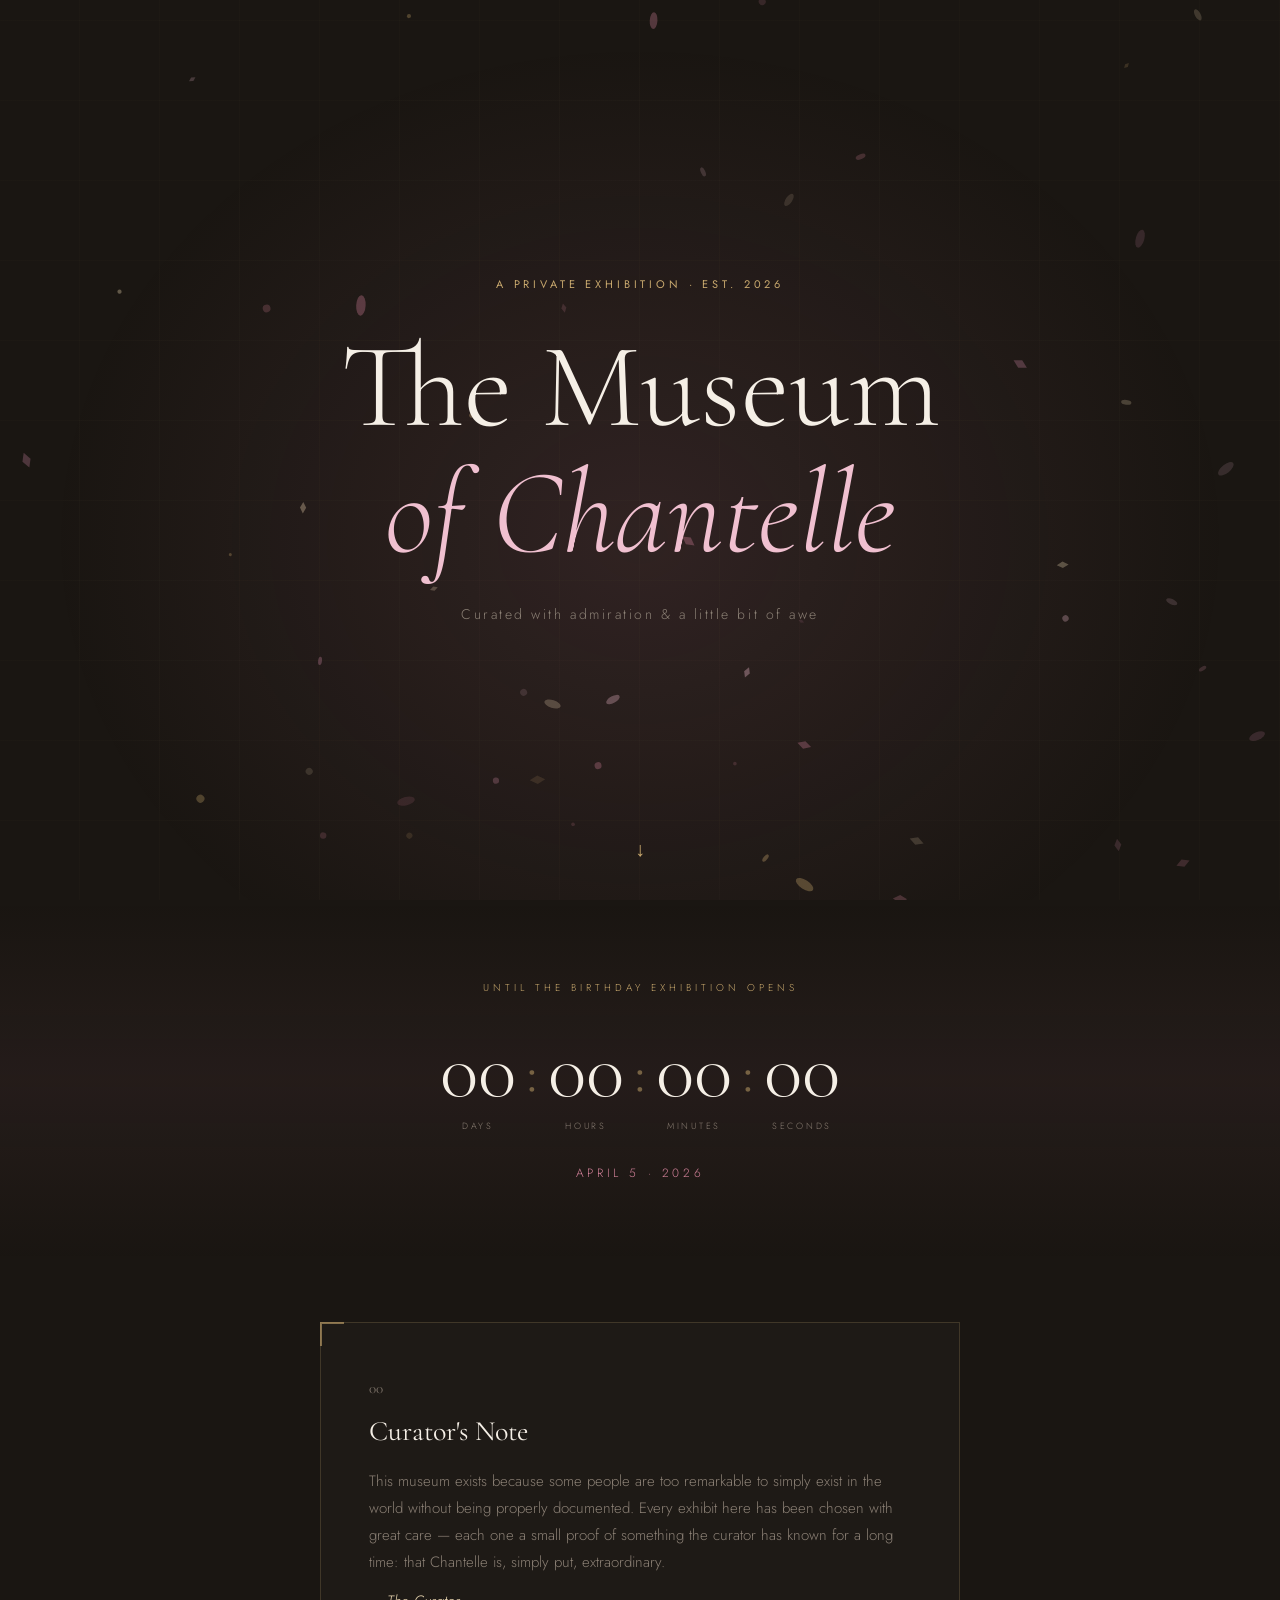
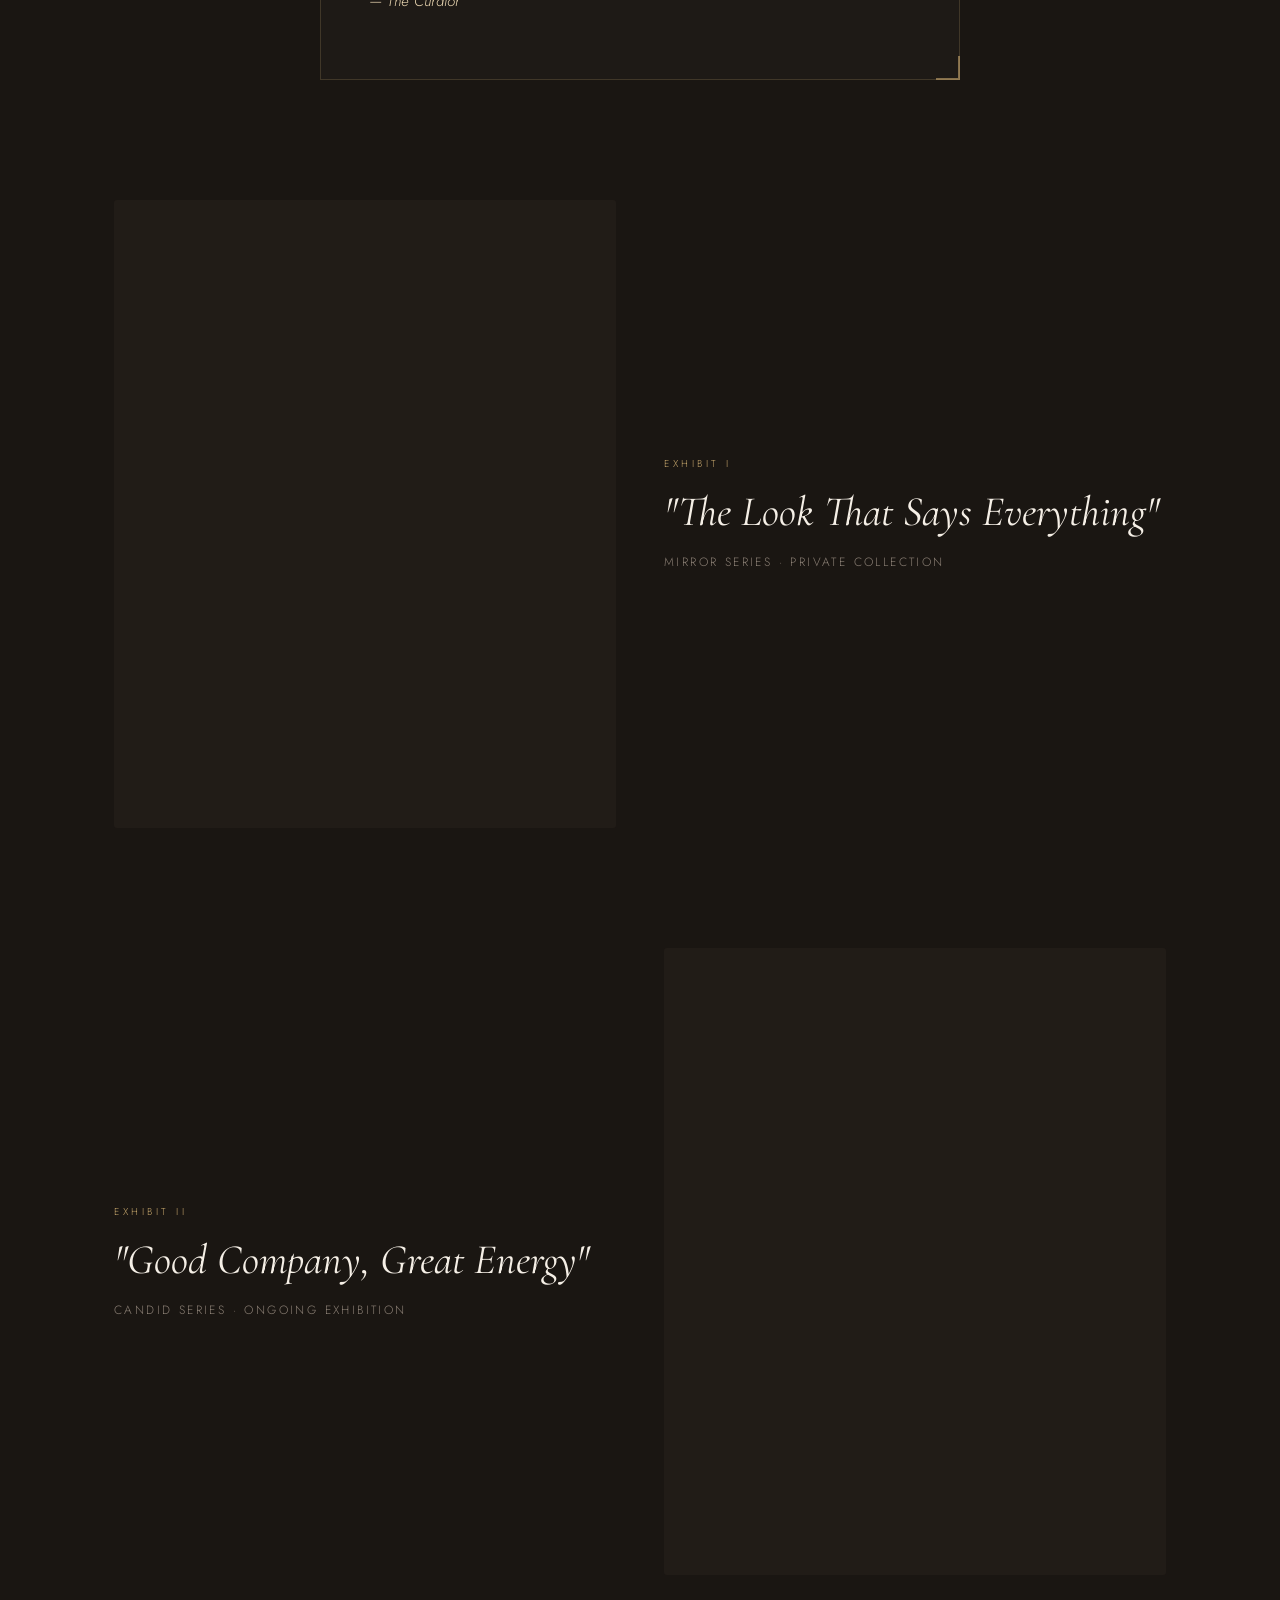
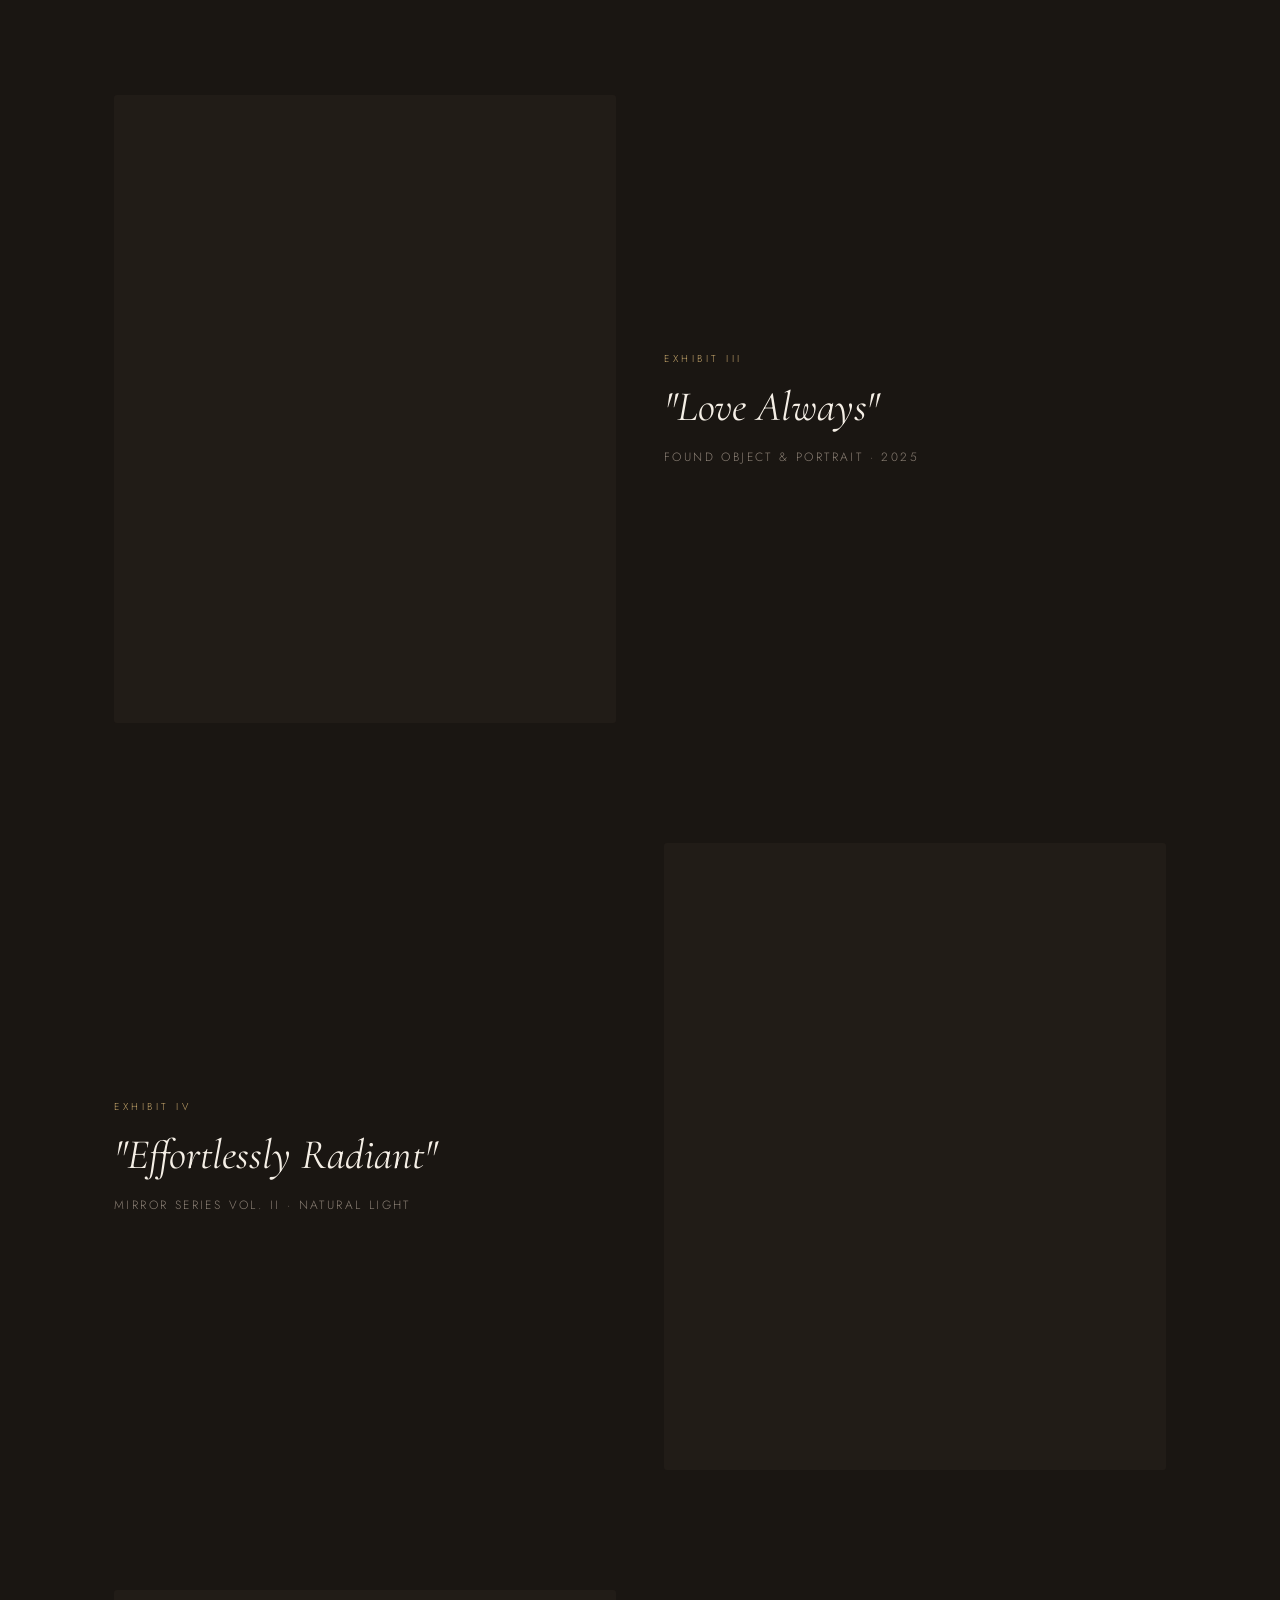
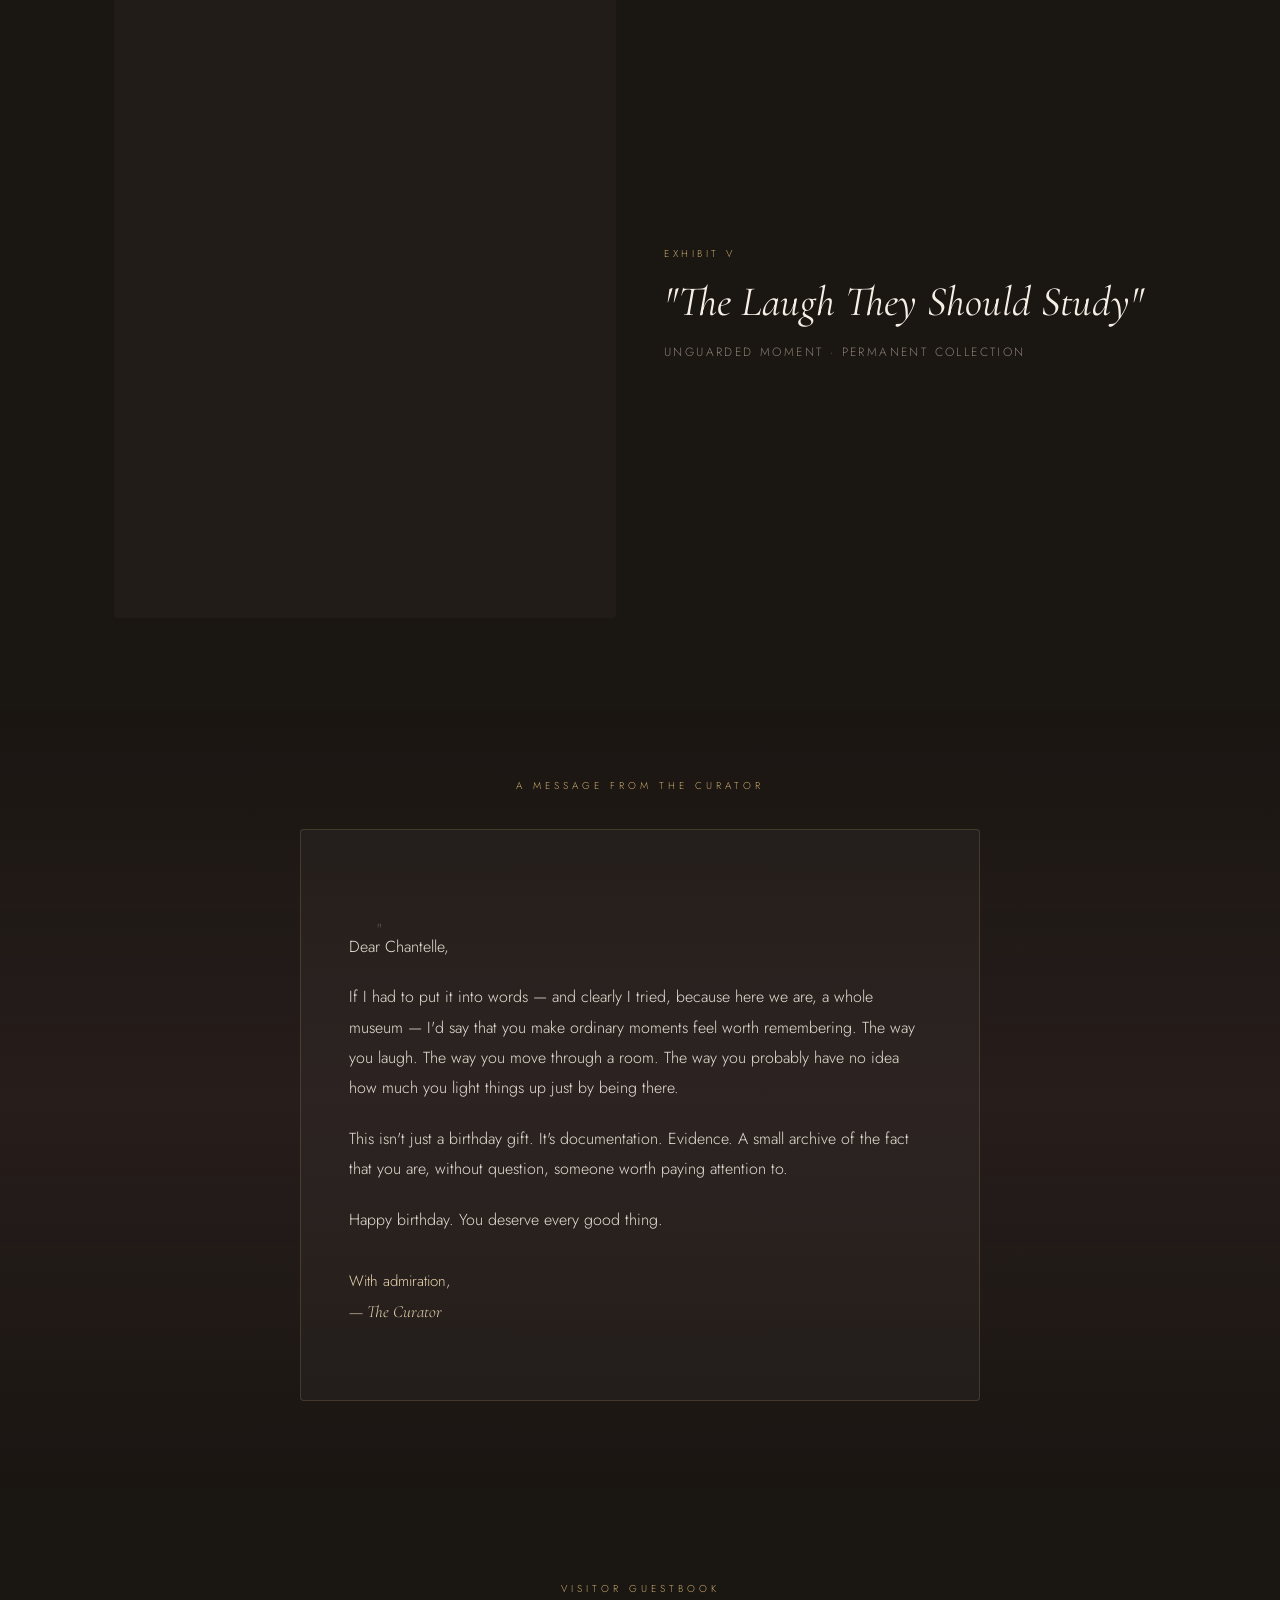
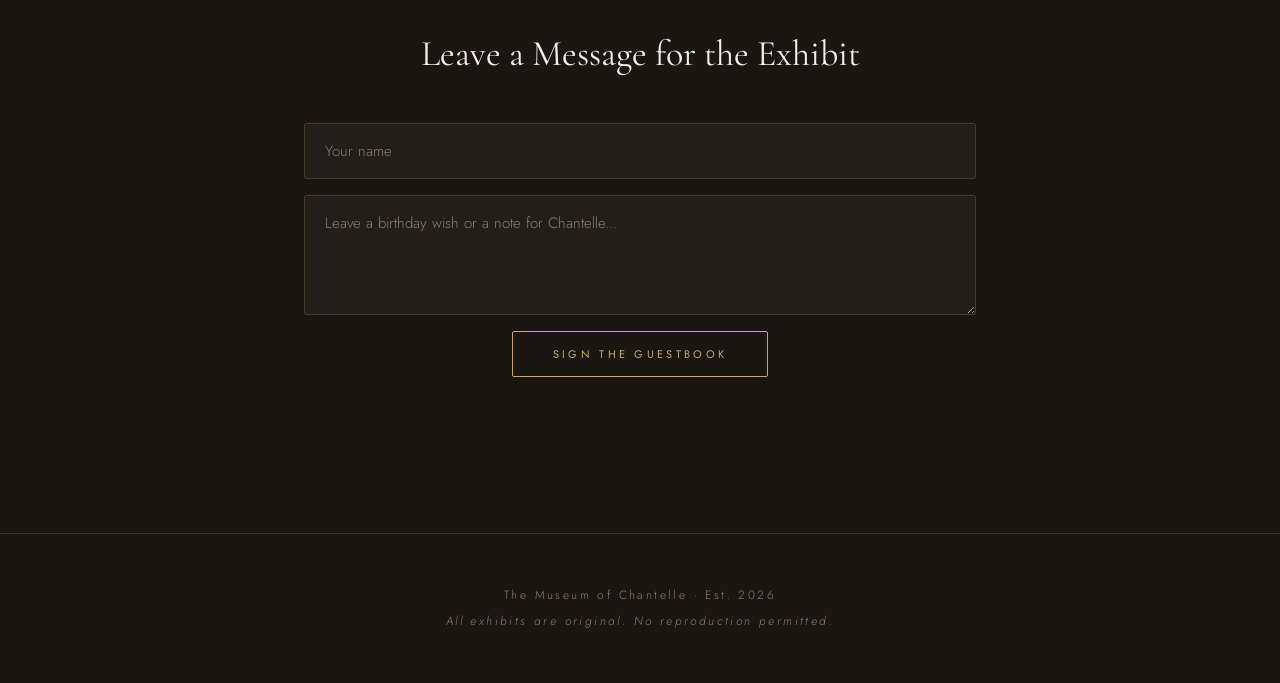
==== index.html @ 825fef36 "forgot to link the css file" ====
<!DOCTYPE html>
<html lang="en">
<head>
  <meta charset="UTF-8">
  <meta name="viewport" content="width=device-width, initial-scale=1.0">
  <title>The Museum of Chantelle</title>
  <link rel="preconnect" href="https://fonts.googleapis.com">
  <link href="https://fonts.googleapis.com/css2?family=Cormorant+Garamond:ital,wght@0,300;0,400;0,600;1,300;1,400&family=Jost:wght@200;300;400&display=swap" rel="stylesheet">
  <link rel="stylesheet" href="styles.css">
</head>
<body>

  <!-- Floating petals canvas -->
  <canvas id="petals"></canvas>

  <!-- ── HERO ── -->
  <header class="hero">
    <p class="hero-eyebrow">A Private Exhibition · Est. 2026</p>
    <h1 class="hero-title">The Museum<br><em>of Chantelle</em></h1>
    <p class="hero-sub">Curated with admiration &amp; a little bit of awe</p>
    <div class="scroll-hint">↓</div>
  </header>

  <!-- ── COUNTDOWN ── -->
  <section class="countdown-section">
    <p class="section-label">Until the Birthday Exhibition Opens</p>
    <div class="countdown-grid">
      <div class="cd-block"><span id="cd-days">--</span><small>Days</small></div>
      <div class="cd-sep">:</div>
      <div class="cd-block"><span id="cd-hours">--</span><small>Hours</small></div>
      <div class="cd-sep">:</div>
      <div class="cd-block"><span id="cd-mins">--</span><small>Minutes</small></div>
      <div class="cd-sep">:</div>
      <div class="cd-block"><span id="cd-secs">--</span><small>Seconds</small></div>
    </div>
    <p class="birthday-date">April 5 · 2026</p>
  </section>

  <!-- ── INTRO PLACARD ── -->
  <section class="placard-section">
    <div class="placard">
      <p class="placard-number">00</p>
      <h2>Curator's Note</h2>
      <p>This museum exists because some people are too remarkable to simply exist in the world without being properly documented. Every exhibit here has been chosen with great care — each one a small proof of something the curator has known for a long time: that Chantelle is, simply put, extraordinary.</p>
      <p><em>— The Curator</em></p>
    </div>
  </section>

  <!-- ── GALLERY ── -->
  <main class="gallery">

    <article class="exhibit" data-num="I">
      <div class="exhibit-img-wrap">
        <img src="images/besy_mirror_pic.jpeg" alt="Exhibit I" onerror="this.parentElement.classList.add('no-img')">
        <div class="img-placeholder"><span>I</span></div>
      </div>
      <div class="exhibit-caption">
        <span class="exhibit-num">Exhibit I</span>
        <h3>"The Look That Says Everything"</h3>
        <p>Mirror Series · Private Collection</p>
      </div>
    </article>

    <article class="exhibit exhibit-right" data-num="II">
      <div class="exhibit-img-wrap">
        <img src="images/collage.jpeg" alt="Exhibit II" onerror="this.parentElement.classList.add('no-img')">
        <div class="img-placeholder"><span>II</span></div>
      </div>
      <div class="exhibit-caption">
        <span class="exhibit-num">Exhibit II</span>
        <h3>"Good Company, Great Energy"</h3>
        <p>Candid Series · Ongoing Exhibition</p>
      </div>
    </article>

    <article class="exhibit" data-num="III">
      <div class="exhibit-img-wrap">
        <img src="images/LA_W____E_C.jpeg" alt="Exhibit III" onerror="this.parentElement.classList.add('no-img')">
        <div class="img-placeholder"><span>III</span></div>
      </div>
      <div class="exhibit-caption">
        <span class="exhibit-num">Exhibit III</span>
        <h3>"Love Always"</h3>
        <p>Found Object &amp; Portrait · 2025</p>
      </div>
    </article>

    <article class="exhibit exhibit-right" data-num="IV">
      <div class="exhibit-img-wrap">
        <img src="images/Mirror_pic.jpeg" alt="Exhibit IV" onerror="this.parentElement.classList.add('no-img')">
        <div class="img-placeholder"><span>IV</span></div>
      </div>
      <div class="exhibit-caption">
        <span class="exhibit-num">Exhibit IV</span>
        <h3>"Effortlessly Radiant"</h3>
        <p>Mirror Series Vol. II · Natural Light</p>
      </div>
    </article>

    <article class="exhibit" data-num="V">
      <div class="exhibit-img-wrap">
        <img src="images/SILLY.jpeg" alt="Exhibit V" onerror="this.parentElement.classList.add('no-img')">
        <div class="img-placeholder"><span>V</span></div>
      </div>
      <div class="exhibit-caption">
        <span class="exhibit-num">Exhibit V</span>
        <h3>"The Laugh They Should Study"</h3>
        <p>Unguarded Moment · Permanent Collection</p>
      </div>
    </article>

    

    

  </main>

  <!-- ── LOVE NOTE ── -->
  <section class="note-section">
    <div class="note-inner">
      <p class="section-label">A Message From The Curator</p>
      <div class="note-card">
        <p class="note-drop">"</p>
        <!-- ✏️  REPLACE THIS with your personal message to Chantelle -->
        <p>Dear Chantelle,</p>
        <p>If I had to put it into words — and clearly I tried, because here we are, a whole museum — I'd say that you make ordinary moments feel worth remembering. The way you laugh. The way you move through a room. The way you probably have no idea how much you light things up just by being there.</p>
        <p>This isn't just a birthday gift. It's documentation. Evidence. A small archive of the fact that you are, without question, someone worth paying attention to.</p>
        <p>Happy birthday. You deserve every good thing.</p>
        <p class="note-sign">With admiration,<br><em>— The Curator</em></p>
      </div>
    </div>
  </section>

  <!-- ── GUESTBOOK ── -->
  <section class="guestbook-section">
    <p class="section-label">Visitor Guestbook</p>
    <h2 class="guestbook-title">Leave a Message for the Exhibit</h2>
    <div class="guestbook-form">
      <input type="text" id="gb-name" placeholder="Your name" maxlength="40">
      <textarea id="gb-msg" placeholder="Leave a birthday wish or a note for Chantelle..." maxlength="300"></textarea>
      <button id="gb-submit">Sign the Guestbook</button>
    </div>
    <div class="guestbook-entries" id="gb-entries"></div>
  </section>

  <!-- ── FOOTER ── -->
  <footer class="site-footer">
    <p>The Museum of Chantelle · Est. 2026</p>
    <p><em>All exhibits are original. No reproduction permitted.</em></p>
  </footer>

  <script src="scripts.js"></script>
</body>
</html>
---- styles.css ----
/* ─── RESET & BASE ─────────────────────────────── */
*, *::before, *::after { box-sizing: border-box; margin: 0; padding: 0; }

:root {
  --bg:        #1a1612;
  --bg2:       #211c17;
  --gold:      #c9a96e;
  --gold-lt:   #e8d5b0;
  --rose:      #d4829a;
  --rose-lt:   #f0c0d0;
  --cream:     #f5efe6;
  --text:      #e8e0d5;
  --muted:     #8a7f74;
  --border:    rgba(201,169,110,0.2);
}

html { scroll-behavior: smooth; }

body {
  background: var(--bg);
  color: var(--text);
  font-family: 'Jost', sans-serif;
  font-weight: 300;
  overflow-x: hidden;
}

/* ─── PETAL CANVAS ──────────────────────────────── */
#petals {
  position: fixed;
  top: 0; left: 0;
  width: 100%; height: 100%;
  pointer-events: none;
  z-index: 0;
  opacity: 0.45;
}

/* ─── HERO ──────────────────────────────────────── */
.hero {
  position: relative;
  z-index: 1;
  min-height: 100vh;
  display: flex;
  flex-direction: column;
  align-items: center;
  justify-content: center;
  text-align: center;
  padding: 40px 20px;
  background: radial-gradient(ellipse at 50% 60%, rgba(212,130,154,0.12) 0%, transparent 65%);
}

.hero::before {
  content: '';
  position: absolute;
  inset: 0;
  background:
    repeating-linear-gradient(0deg, transparent, transparent 79px, rgba(201,169,110,0.04) 80px),
    repeating-linear-gradient(90deg, transparent, transparent 79px, rgba(201,169,110,0.04) 80px);
  pointer-events: none;
}

.hero-eyebrow {
  font-family: 'Jost', sans-serif;
  font-size: 11px;
  font-weight: 400;
  letter-spacing: 0.35em;
  text-transform: uppercase;
  color: var(--gold);
  margin-bottom: 32px;
  opacity: 0;
  animation: fadeUp 1s 0.3s forwards;
}

.hero-title {
  font-family: 'Cormorant Garamond', serif;
  font-size: clamp(56px, 10vw, 120px);
  font-weight: 300;
  line-height: 1.05;
  color: var(--cream);
  margin-bottom: 28px;
  opacity: 0;
  animation: fadeUp 1.1s 0.6s forwards;
}

.hero-title em {
  font-style: italic;
  color: var(--rose-lt);
}

.hero-sub {
  font-size: 14px;
  letter-spacing: 0.18em;
  color: var(--muted);
  opacity: 0;
  animation: fadeUp 1s 0.9s forwards;
}

.scroll-hint {
  position: absolute;
  bottom: 36px;
  font-size: 20px;
  color: var(--gold);
  opacity: 0;
  animation: fadeUp 1s 1.5s forwards, bounce 2s 2.5s infinite;
}

/* ─── COUNTDOWN ─────────────────────────────────── */
.countdown-section {
  position: relative;
  z-index: 1;
  text-align: center;
  padding: 80px 20px;
  background: linear-gradient(180deg, transparent, rgba(212,130,154,0.06), transparent);
}

.section-label {
  font-size: 10px;
  letter-spacing: 0.4em;
  text-transform: uppercase;
  color: var(--gold);
  margin-bottom: 36px;
}

.countdown-grid {
  display: flex;
  justify-content: center;
  align-items: center;
  gap: 8px;
  flex-wrap: wrap;
}

.cd-block {
  display: flex;
  flex-direction: column;
  align-items: center;
  gap: 8px;
  min-width: 80px;
}

.cd-block span {
  font-family: 'Cormorant Garamond', serif;
  font-size: clamp(48px, 8vw, 80px);
  font-weight: 300;
  color: var(--cream);
  line-height: 1;
  transition: transform 0.15s ease;
}

.cd-block span.tick {
  transform: scale(1.08);
}

.cd-block small {
  font-size: 9px;
  letter-spacing: 0.3em;
  text-transform: uppercase;
  color: var(--muted);
}

.cd-sep {
  font-family: 'Cormorant Garamond', serif;
  font-size: 60px;
  color: var(--gold);
  opacity: 0.5;
  line-height: 1;
  padding-bottom: 20px;
}

.birthday-date {
  margin-top: 32px;
  font-size: 12px;
  letter-spacing: 0.3em;
  color: var(--rose);
  text-transform: uppercase;
}

/* ─── PLACARD / CURATOR NOTE ────────────────────── */
.placard-section {
  position: relative;
  z-index: 1;
  display: flex;
  justify-content: center;
  padding: 60px 24px 80px;
}

.placard {
  max-width: 640px;
  border: 1px solid var(--border);
  padding: 52px 48px;
  background: rgba(255,255,255,0.02);
  position: relative;
}

.placard::before, .placard::after {
  content: '';
  position: absolute;
  width: 24px; height: 24px;
  border-color: var(--gold);
  border-style: solid;
  opacity: 0.6;
}
.placard::before { top: -1px; left: -1px; border-width: 2px 0 0 2px; }
.placard::after  { bottom: -1px; right: -1px; border-width: 0 2px 2px 0; }

.placard-number {
  font-family: 'Cormorant Garamond', serif;
  font-size: 72px;
  font-weight: 300;
  color: var(--border);
  line-height: 1;
  margin-bottom: 16px;
}

.placard h2 {
  font-family: 'Cormorant Garamond', serif;
  font-size: 28px;
  font-weight: 400;
  color: var(--cream);
  margin-bottom: 20px;
}

.placard p {
  line-height: 1.8;
  color: var(--muted);
  margin-bottom: 12px;
  font-size: 15px;
}

.placard em { color: var(--gold-lt); }

/* ─── GALLERY ───────────────────────────────────── */
.gallery {
  position: relative;
  z-index: 1;
  max-width: 1100px;
  margin: 0 auto;
  padding: 40px 24px 80px;
  display: flex;
  flex-direction: column;
  gap: 120px;
}

.exhibit {
  display: grid;
  grid-template-columns: 1fr 1fr;
  gap: 48px;
  align-items: center;
  opacity: 0;
  transform: translateY(40px);
  transition: opacity 0.9s ease, transform 0.9s ease;
}

.exhibit.visible {
  opacity: 1;
  transform: translateY(0);
}

.exhibit-right {
  direction: rtl;
}
.exhibit-right > * { direction: ltr; }

/* image wrapper */
.exhibit-img-wrap {
  position: relative;
  overflow: hidden;
  border-radius: 3px;
  aspect-ratio: 4/5;
  background: var(--bg2);
}

.exhibit-img-wrap img {
  width: 100%;
  height: 100%;
  object-fit: cover;
  display: block;
  transition: transform 0.7s ease;
  position: relative;
  z-index: 1;
}

.exhibit-img-wrap:hover img {
  transform: scale(1.04);
}

/* placeholder shown when image missing */
.img-placeholder {
  position: absolute;
  inset: 0;
  display: flex;
  align-items: center;
  justify-content: center;
  background: linear-gradient(135deg, #2a2018, #1e1812);
  z-index: 0;
}

.img-placeholder span {
  font-family: 'Cormorant Garamond', serif;
  font-size: 80px;
  font-weight: 300;
  color: rgba(201,169,110,0.15);
}

/* hide placeholder when img loads */
.exhibit-img-wrap img:not([src=""]) + .img-placeholder { display: none; }
.exhibit-img-wrap.no-img img { display: none; }
.exhibit-img-wrap.no-img .img-placeholder { display: flex; }

/* gold frame line */
.exhibit-img-wrap::after {
  content: '';
  position: absolute;
  inset: 10px;
  border: 1px solid rgba(201,169,110,0.18);
  border-radius: 2px;
  pointer-events: none;
  z-index: 2;
  opacity: 0;
  transition: opacity 0.4s;
}
.exhibit:hover .exhibit-img-wrap::after { opacity: 1; }

/* caption */
.exhibit-caption {
  padding: 12px 0;
}

.exhibit-num {
  display: block;
  font-size: 10px;
  letter-spacing: 0.35em;
  text-transform: uppercase;
  color: var(--gold);
  margin-bottom: 16px;
}

.exhibit-caption h3 {
  font-family: 'Cormorant Garamond', serif;
  font-size: clamp(28px, 3.5vw, 42px);
  font-weight: 400;
  font-style: italic;
  color: var(--cream);
  line-height: 1.2;
  margin-bottom: 16px;
}

.exhibit-caption p {
  font-size: 12px;
  letter-spacing: 0.2em;
  color: var(--muted);
  text-transform: uppercase;
}

/* ─── LOVE NOTE ──────────────────────────────────── */
.note-section {
  position: relative;
  z-index: 1;
  padding: 80px 24px 100px;
  background: linear-gradient(180deg, transparent, rgba(212,130,154,0.07), transparent);
}

.note-inner {
  max-width: 680px;
  margin: 0 auto;
  text-align: center;
}

.note-card {
  background: rgba(255,255,255,0.03);
  border: 1px solid var(--border);
  border-radius: 4px;
  padding: 52px 48px;
  text-align: left;
  position: relative;
  margin-top: 32px;
}

.note-drop {
  font-family: 'Cormorant Garamond', serif;
  font-size: 120px;
  line-height: 0.6;
  color: var(--rose);
  opacity: 0.3;
  position: absolute;
  top: 32px;
  left: 28px;
  pointer-events: none;
}

.note-card p {
  font-size: 16px;
  line-height: 1.9;
  color: var(--text);
  margin-bottom: 20px;
  position: relative;
  z-index: 1;
}

.note-sign {
  color: var(--gold-lt) !important;
  margin-top: 32px !important;
  font-size: 15px !important;
}

.note-sign em { font-family: 'Cormorant Garamond', serif; font-size: 17px; }

/* ─── GUESTBOOK ──────────────────────────────────── */
.guestbook-section {
  position: relative;
  z-index: 1;
  padding: 80px 24px 100px;
  max-width: 720px;
  margin: 0 auto;
  text-align: center;
}

.guestbook-title {
  font-family: 'Cormorant Garamond', serif;
  font-size: 36px;
  font-weight: 400;
  color: var(--cream);
  margin-bottom: 48px;
}

.guestbook-form {
  display: flex;
  flex-direction: column;
  gap: 16px;
  margin-bottom: 56px;
}

.guestbook-form input,
.guestbook-form textarea {
  background: rgba(255,255,255,0.04);
  border: 1px solid var(--border);
  color: var(--text);
  font-family: 'Jost', sans-serif;
  font-weight: 300;
  font-size: 15px;
  padding: 16px 20px;
  border-radius: 3px;
  outline: none;
  transition: border-color 0.3s;
  resize: vertical;
}

.guestbook-form input:focus,
.guestbook-form textarea:focus {
  border-color: rgba(201,169,110,0.55);
}

.guestbook-form textarea { min-height: 120px; }

.guestbook-form input::placeholder,
.guestbook-form textarea::placeholder { color: var(--muted); }

#gb-submit {
  align-self: center;
  background: transparent;
  border: 1px solid var(--gold);
  color: var(--gold);
  font-family: 'Jost', sans-serif;
  font-size: 11px;
  letter-spacing: 0.3em;
  text-transform: uppercase;
  padding: 14px 40px;
  cursor: pointer;
  border-radius: 2px;
  transition: background 0.3s, color 0.3s;
}

#gb-submit:hover {
  background: var(--gold);
  color: var(--bg);
}

/* entries */
.guestbook-entries {
  display: flex;
  flex-direction: column;
  gap: 24px;
}

.gb-entry {
  border: 1px solid var(--border);
  padding: 28px 32px;
  border-radius: 3px;
  text-align: left;
  animation: fadeUp 0.6s forwards;
  background: rgba(255,255,255,0.02);
}

.gb-entry-name {
  font-size: 10px;
  letter-spacing: 0.3em;
  text-transform: uppercase;
  color: var(--rose);
  margin-bottom: 10px;
}

.gb-entry-msg {
  font-size: 15px;
  line-height: 1.7;
  color: var(--text);
}

.gb-entry-date {
  font-size: 10px;
  color: var(--muted);
  margin-top: 12px;
  letter-spacing: 0.15em;
}

/* ─── FOOTER ─────────────────────────────────────── */
.site-footer {
  position: relative;
  z-index: 1;
  text-align: center;
  padding: 48px 20px;
  border-top: 1px solid var(--border);
  font-size: 12px;
  letter-spacing: 0.2em;
  color: var(--muted);
  line-height: 2.2;
}

/* ─── ANIMATIONS ─────────────────────────────────── */
@keyframes fadeUp {
  from { opacity: 0; transform: translateY(20px); }
  to   { opacity: 1; transform: translateY(0); }
}

@keyframes bounce {
  0%, 100% { transform: translateY(0); }
  50%       { transform: translateY(8px); }
}

/* ─── RESPONSIVE ─────────────────────────────────── */
@media (max-width: 680px) {
  .exhibit, .exhibit-right {
    grid-template-columns: 1fr;
    direction: ltr;
    gap: 28px;
  }
  .exhibit-img-wrap { aspect-ratio: 3/2; }
  .placard { padding: 36px 28px; }
  .note-card { padding: 40px 28px; }
}
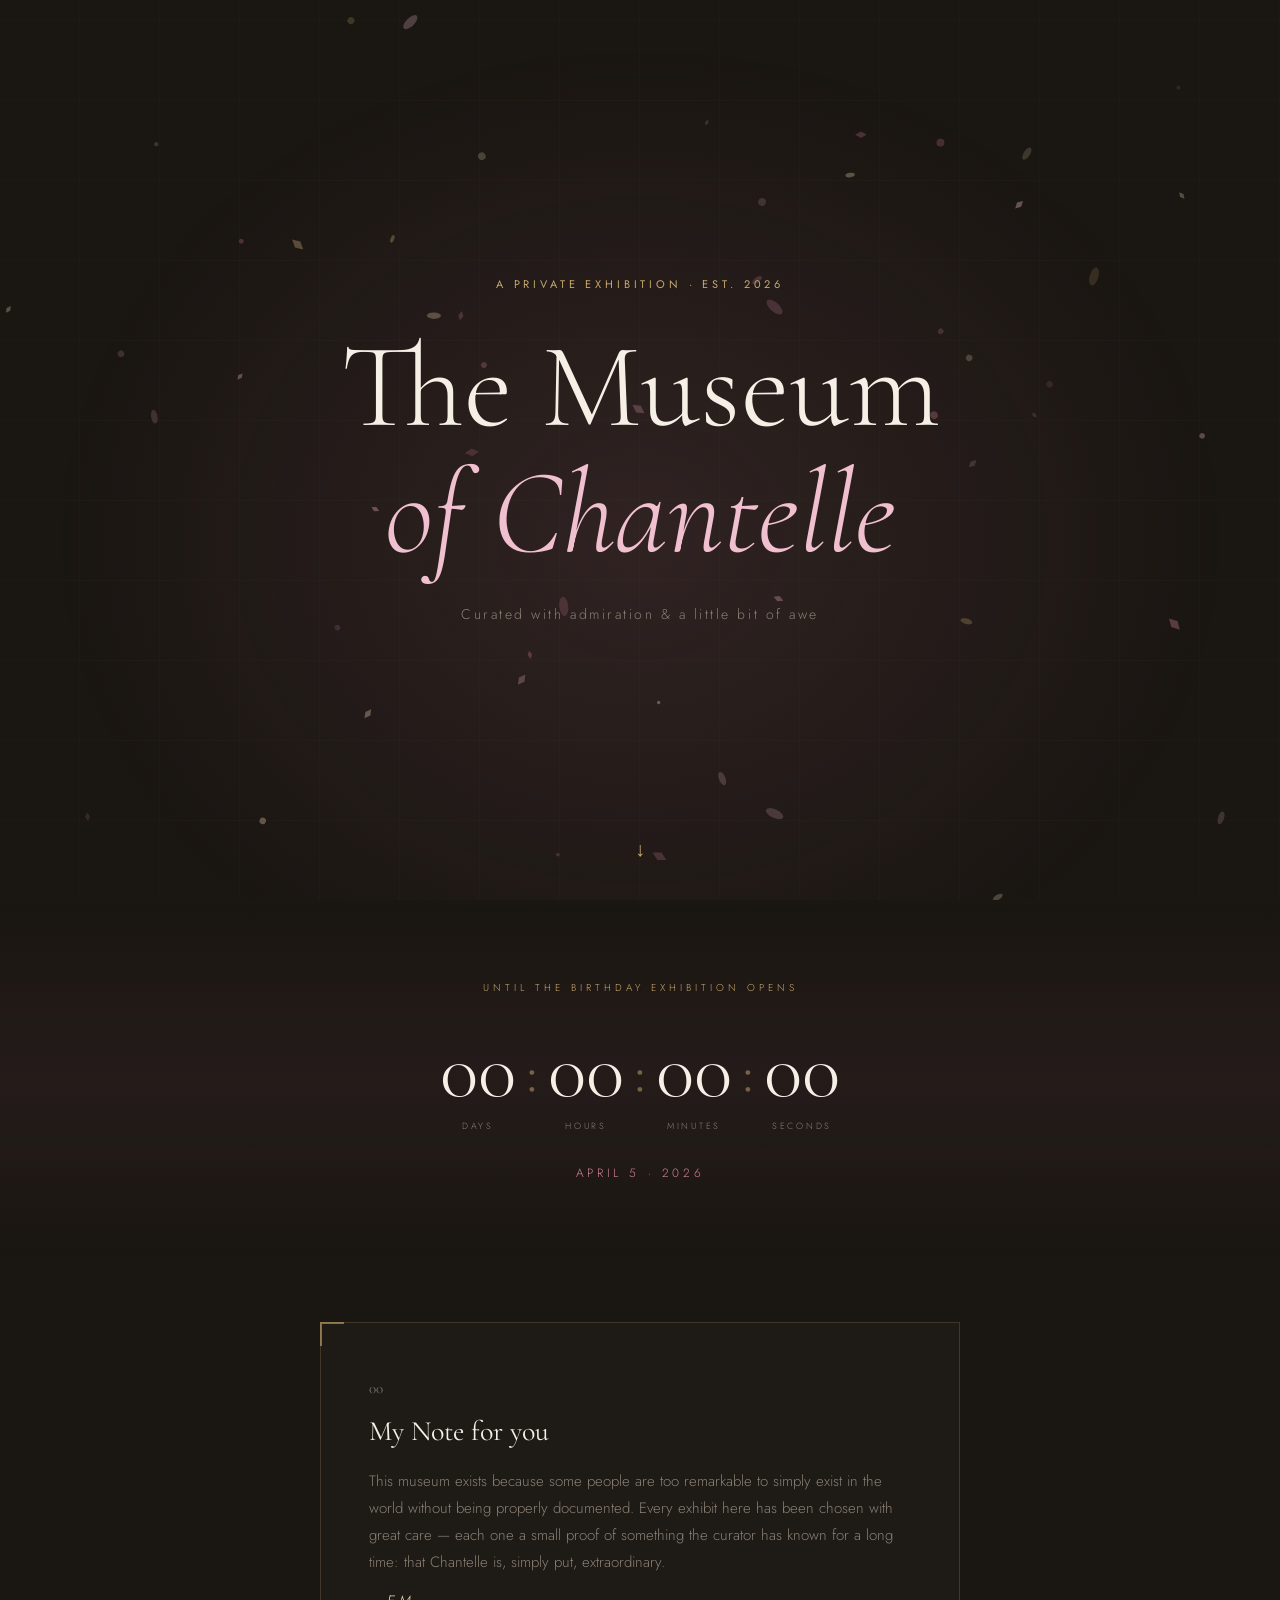
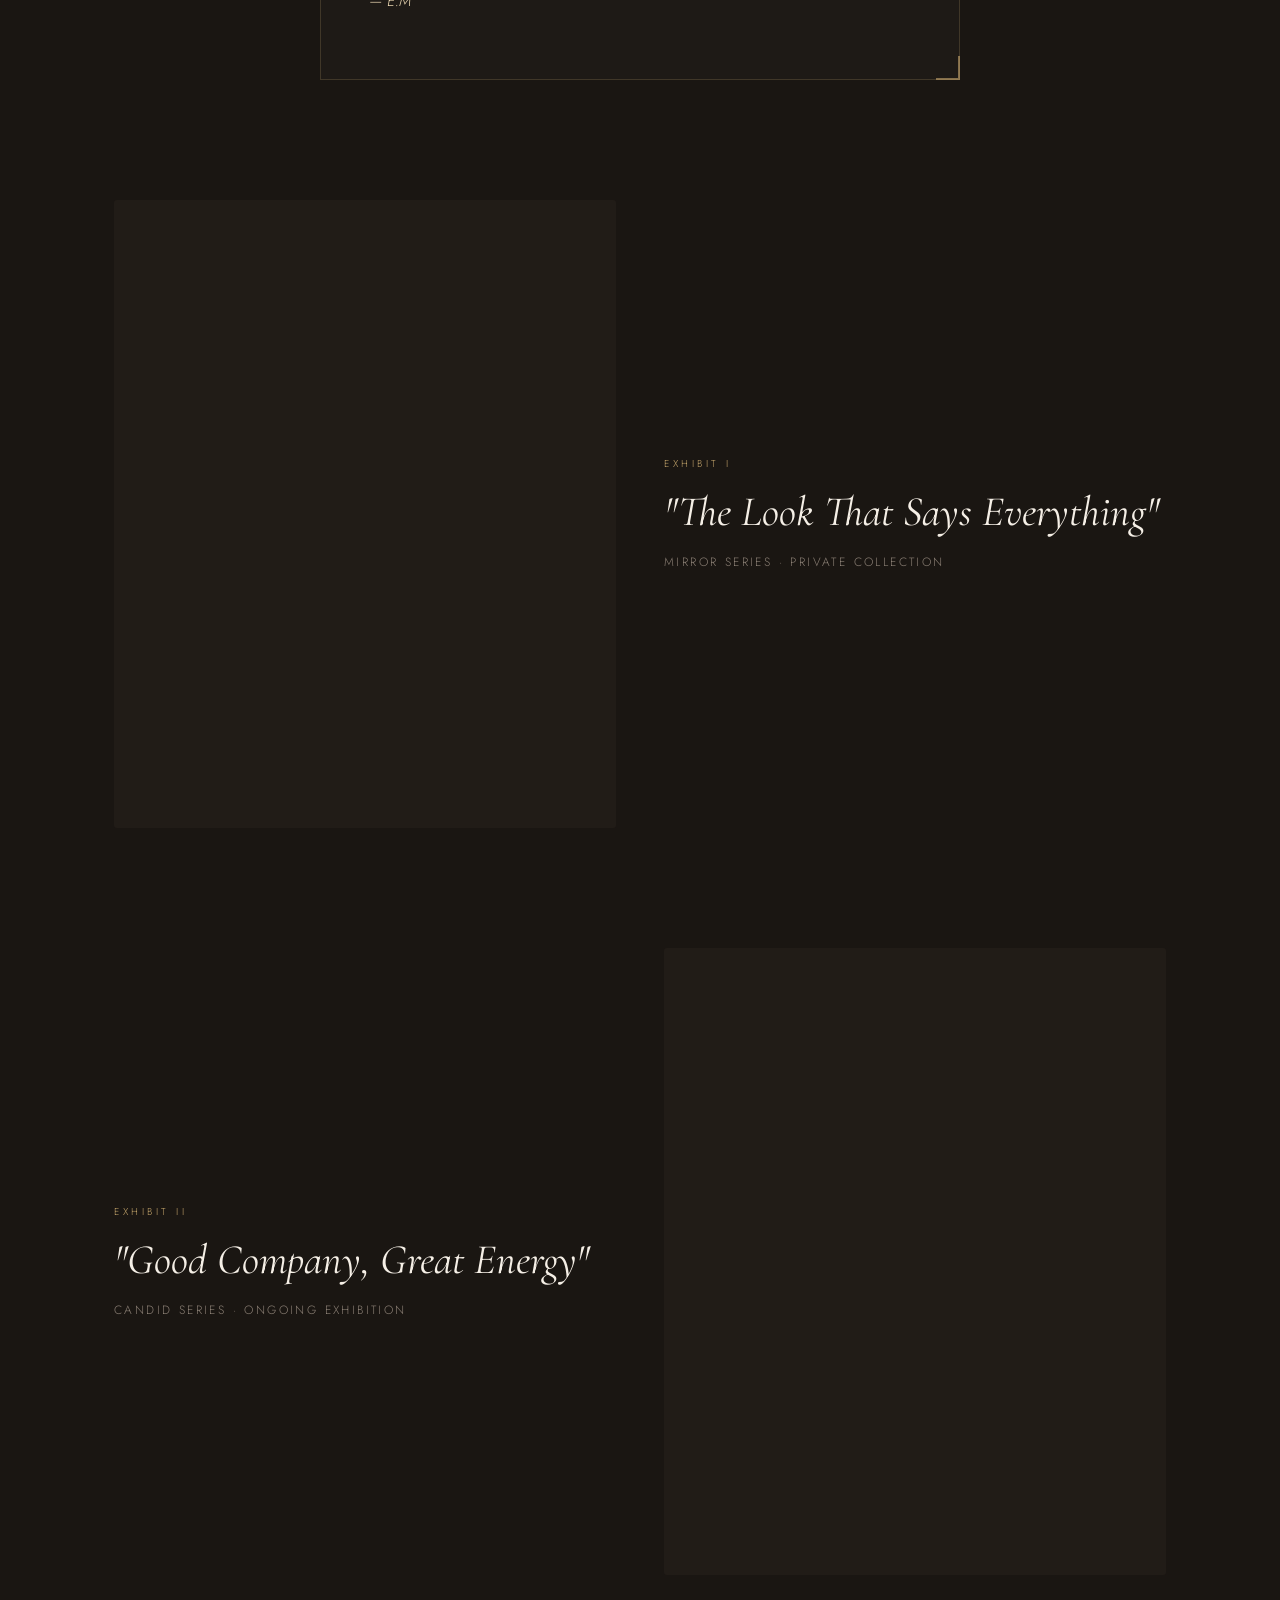
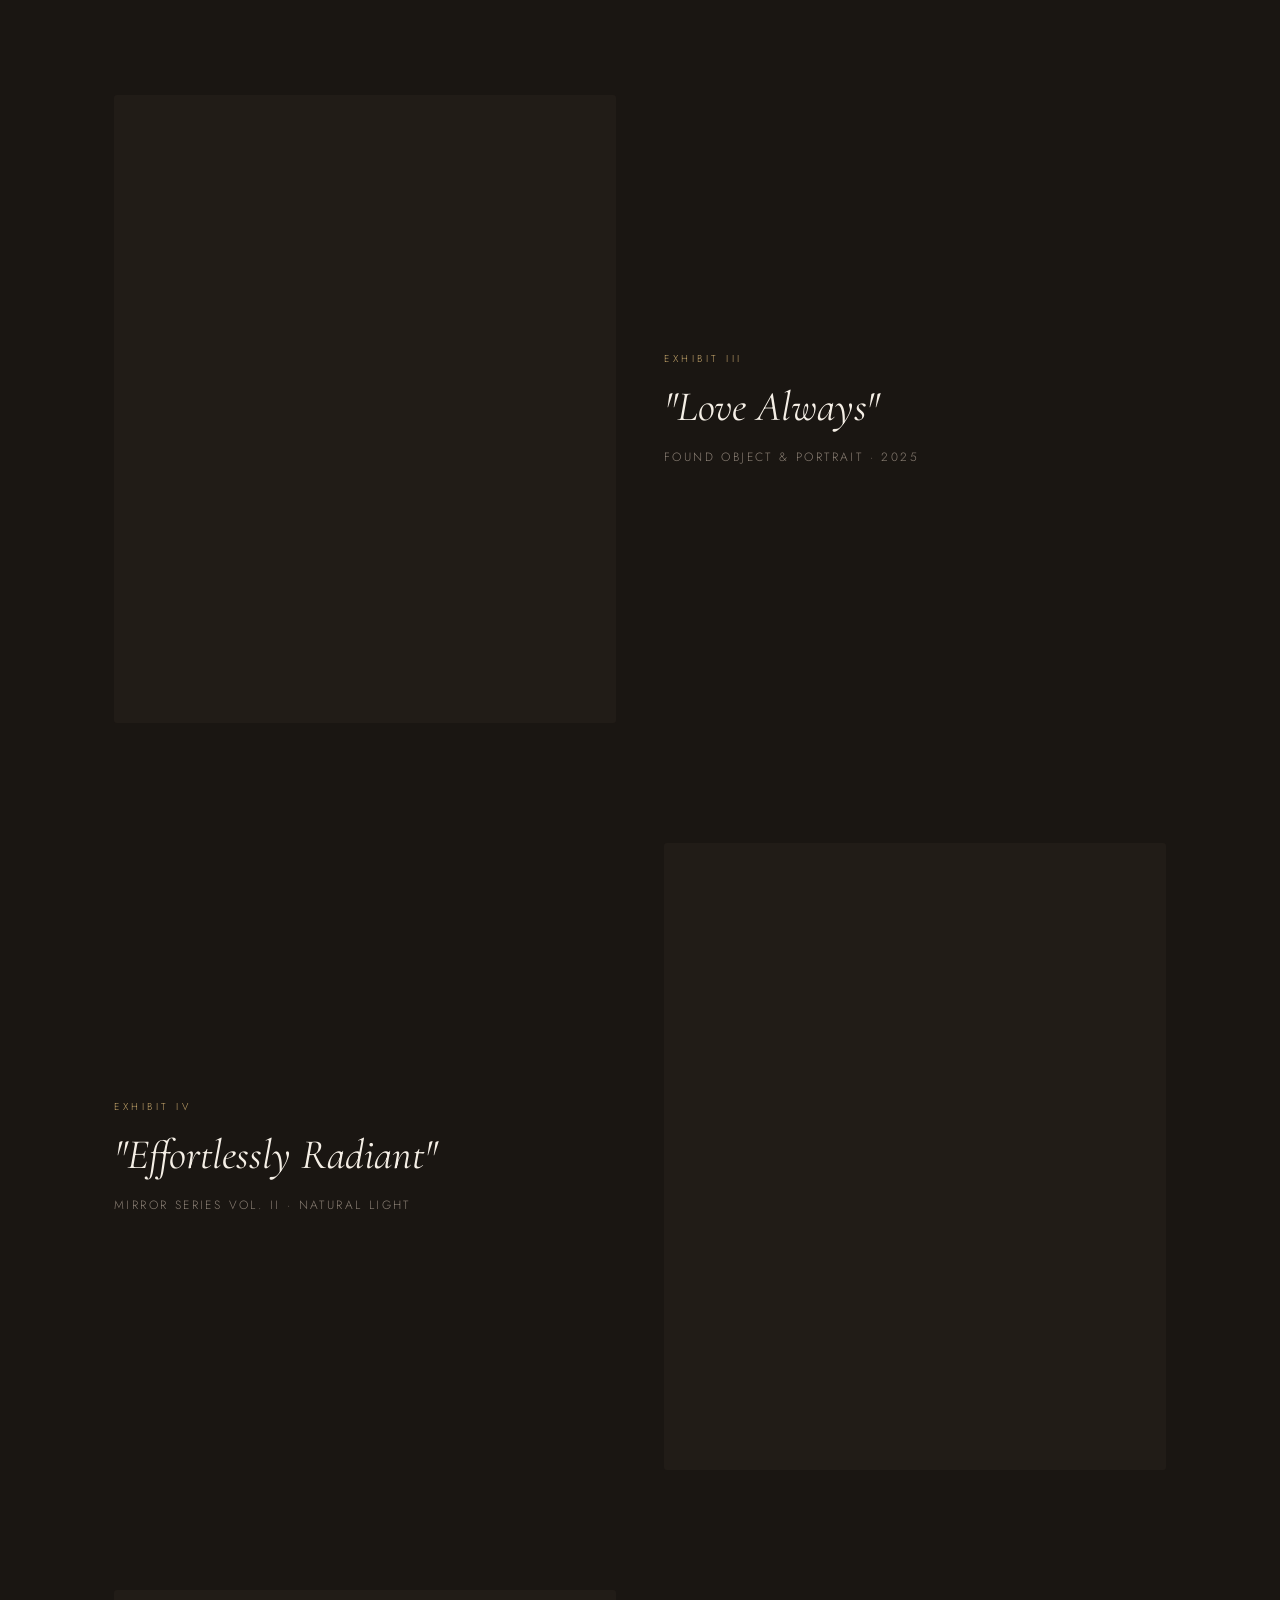
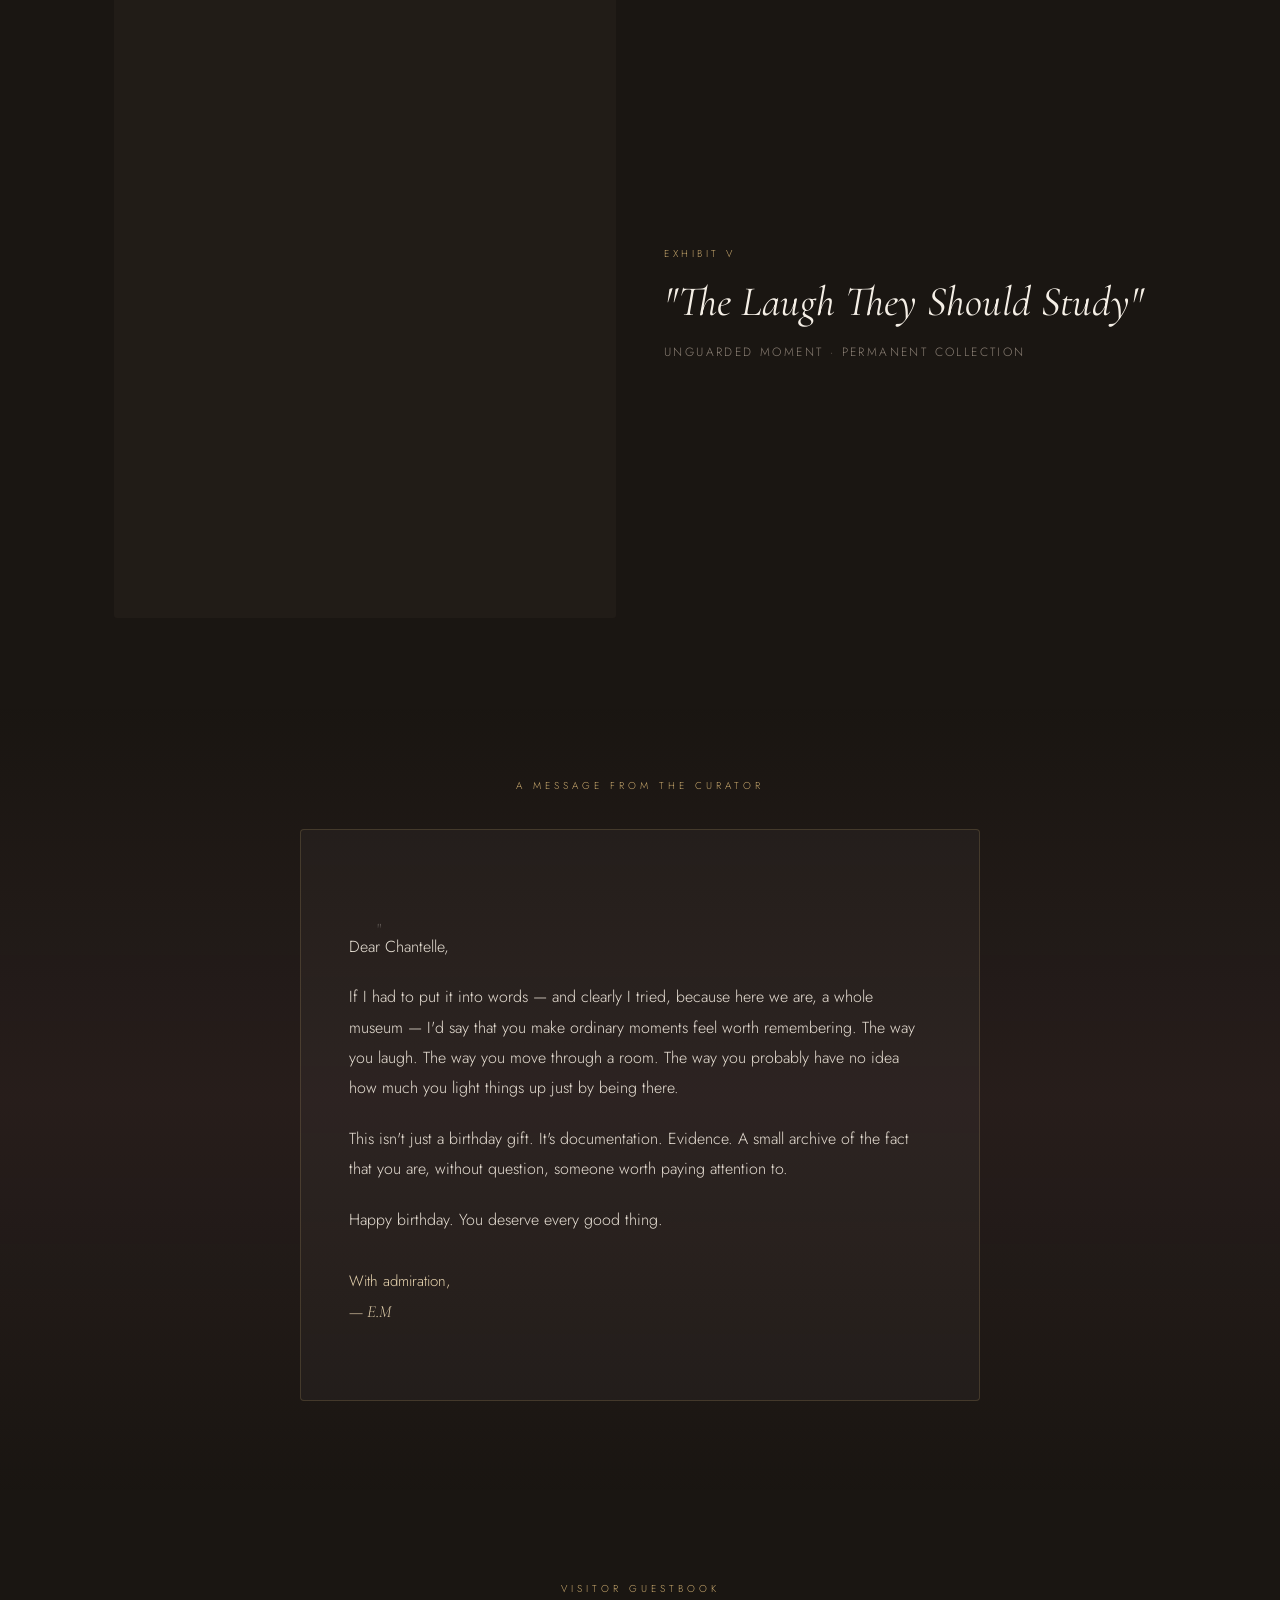
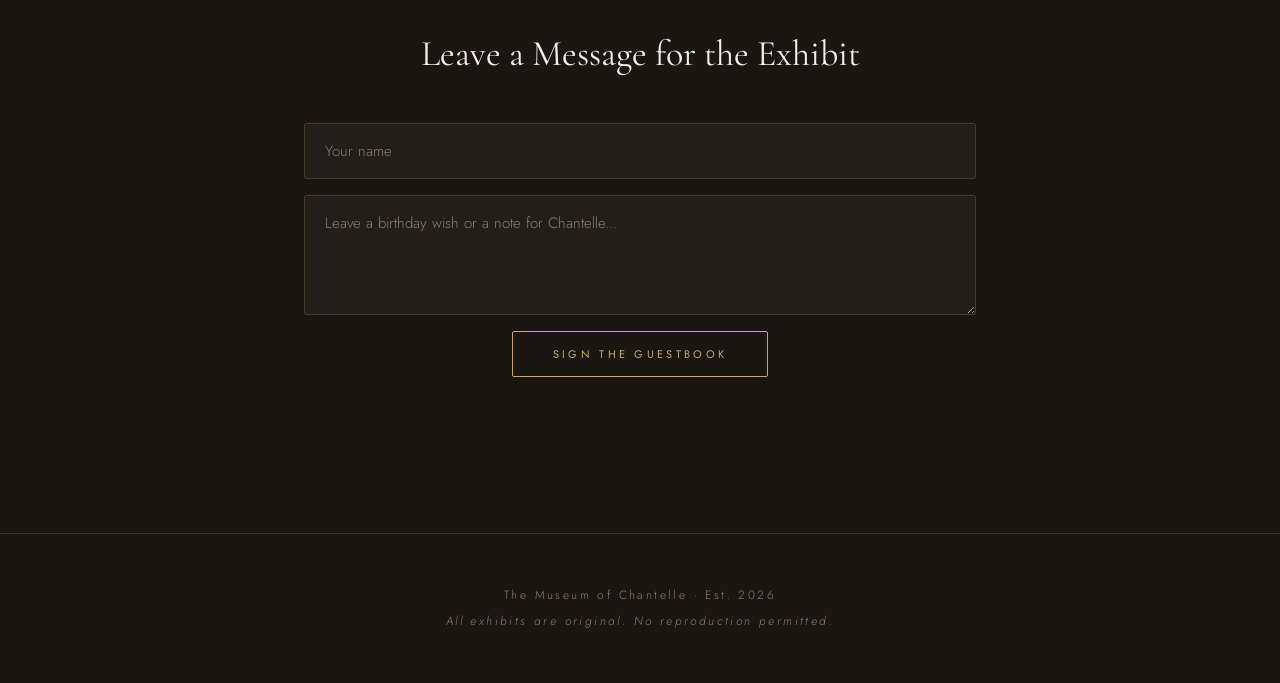
==== commit 3188e47f: "Inserted the right image." ====
--- a/index.html
+++ b/index.html
@@ -40,9 +40,9 @@
   <section class="placard-section">
     <div class="placard">
       <p class="placard-number">00</p>
-      <h2>Curator's Note</h2>
+      <h2>My Note for you</h2>
       <p>This museum exists because some people are too remarkable to simply exist in the world without being properly documented. Every exhibit here has been chosen with great care — each one a small proof of something the curator has known for a long time: that Chantelle is, simply put, extraordinary.</p>
-      <p><em>— The Curator</em></p>
+      <p><em>— E.M</em></p>
     </div>
   </section>
 
@@ -51,7 +51,7 @@
 
     <article class="exhibit" data-num="I">
       <div class="exhibit-img-wrap">
-        <img src="images/besy_mirror_pic.jpeg" alt="Exhibit I" onerror="this.parentElement.classList.add('no-img')">
+        <img src="images/besy mirror pic.jpeg" alt="Exhibit I" onerror="this.parentElement.classList.add('no-img')">
         <div class="img-placeholder"><span>I</span></div>
       </div>
       <div class="exhibit-caption">
@@ -75,7 +75,7 @@
 
     <article class="exhibit" data-num="III">
       <div class="exhibit-img-wrap">
-        <img src="images/LA_W____E_C.jpeg" alt="Exhibit III" onerror="this.parentElement.classList.add('no-img')">
+        <img src="images/LA.W  + E,C.jpeg" alt="Exhibit III" onerror="this.parentElement.classList.add('no-img')">
         <div class="img-placeholder"><span>III</span></div>
       </div>
       <div class="exhibit-caption">
@@ -87,7 +87,7 @@
 
     <article class="exhibit exhibit-right" data-num="IV">
       <div class="exhibit-img-wrap">
-        <img src="images/Mirror_pic.jpeg" alt="Exhibit IV" onerror="this.parentElement.classList.add('no-img')">
+        <img src="images/Mirror pic.jpeg" alt="Exhibit IV" onerror="this.parentElement.classList.add('no-img')">
         <div class="img-placeholder"><span>IV</span></div>
       </div>
       <div class="exhibit-caption">
@@ -126,7 +126,7 @@
         <p>If I had to put it into words — and clearly I tried, because here we are, a whole museum — I'd say that you make ordinary moments feel worth remembering. The way you laugh. The way you move through a room. The way you probably have no idea how much you light things up just by being there.</p>
         <p>This isn't just a birthday gift. It's documentation. Evidence. A small archive of the fact that you are, without question, someone worth paying attention to.</p>
         <p>Happy birthday. You deserve every good thing.</p>
-        <p class="note-sign">With admiration,<br><em>— The Curator</em></p>
+        <p class="note-sign">With admiration,<br><em>— E.M </em></p>
       </div>
     </div>
   </section>
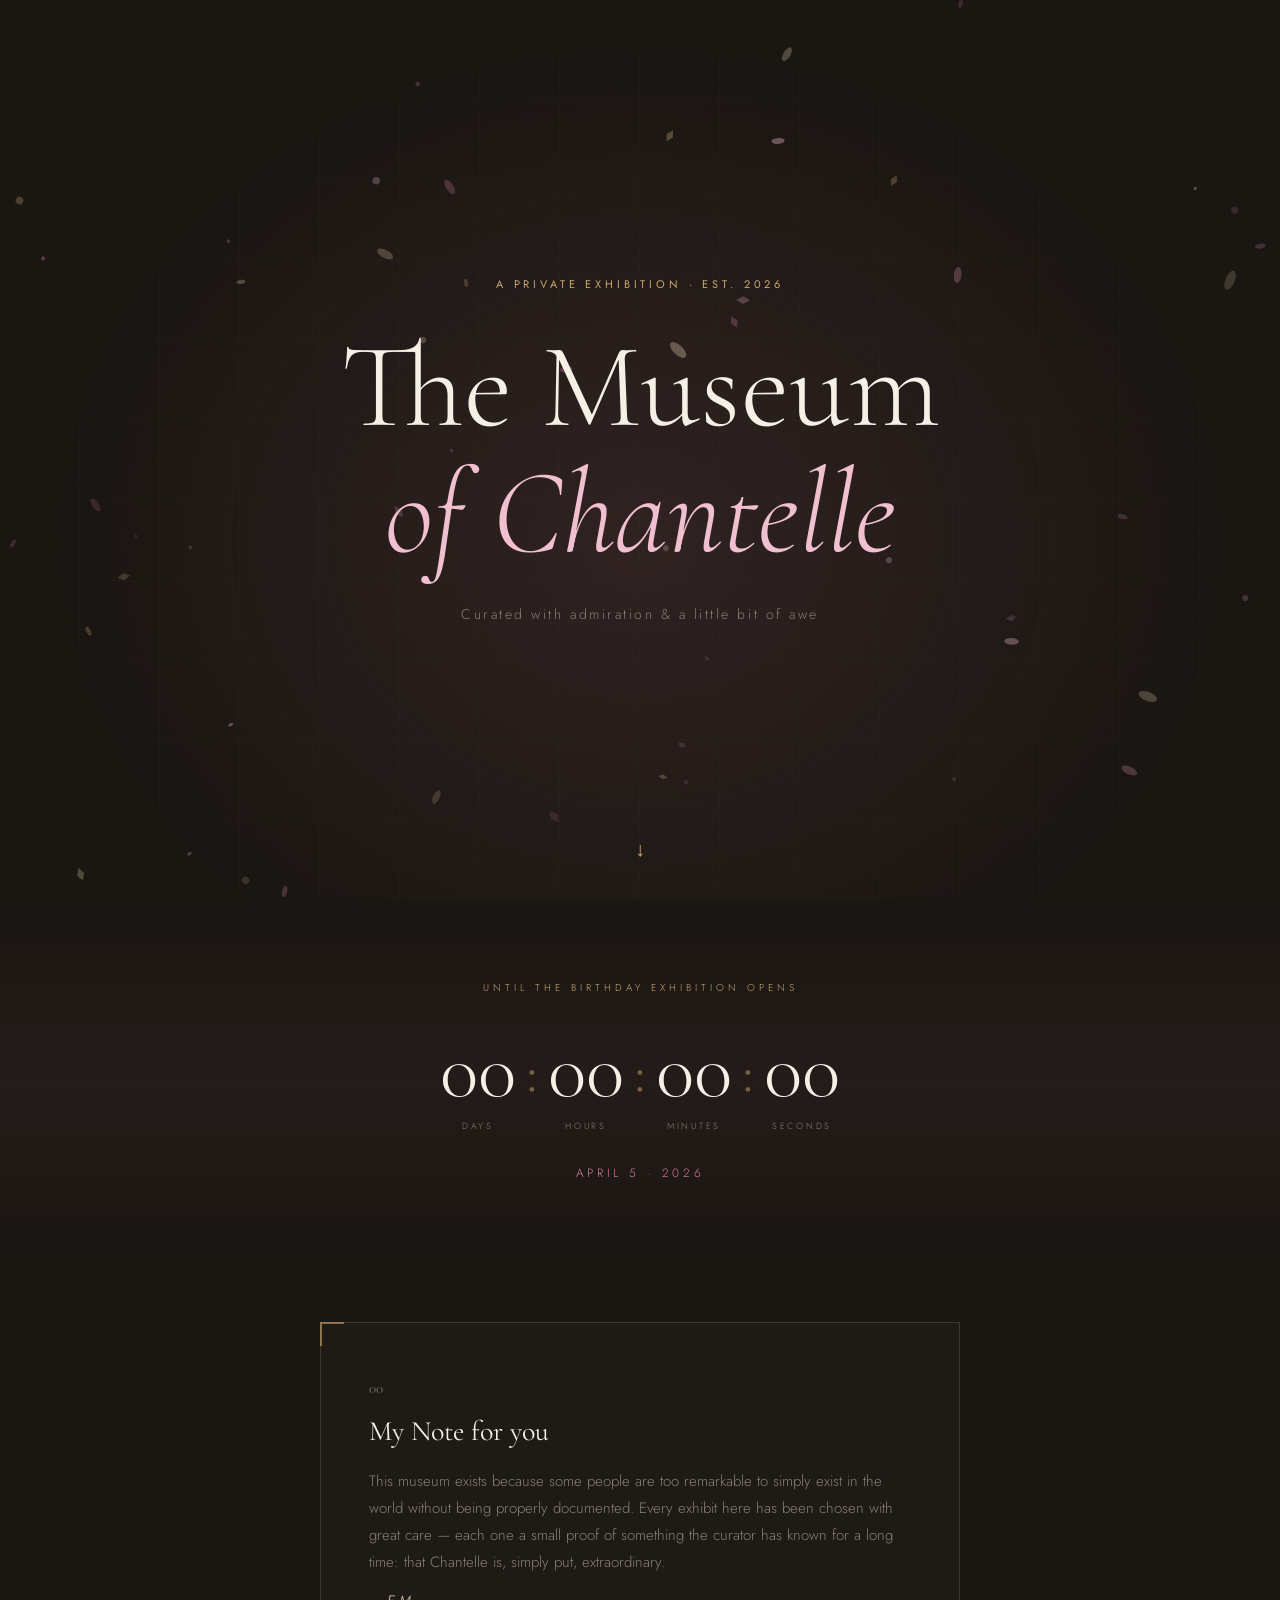
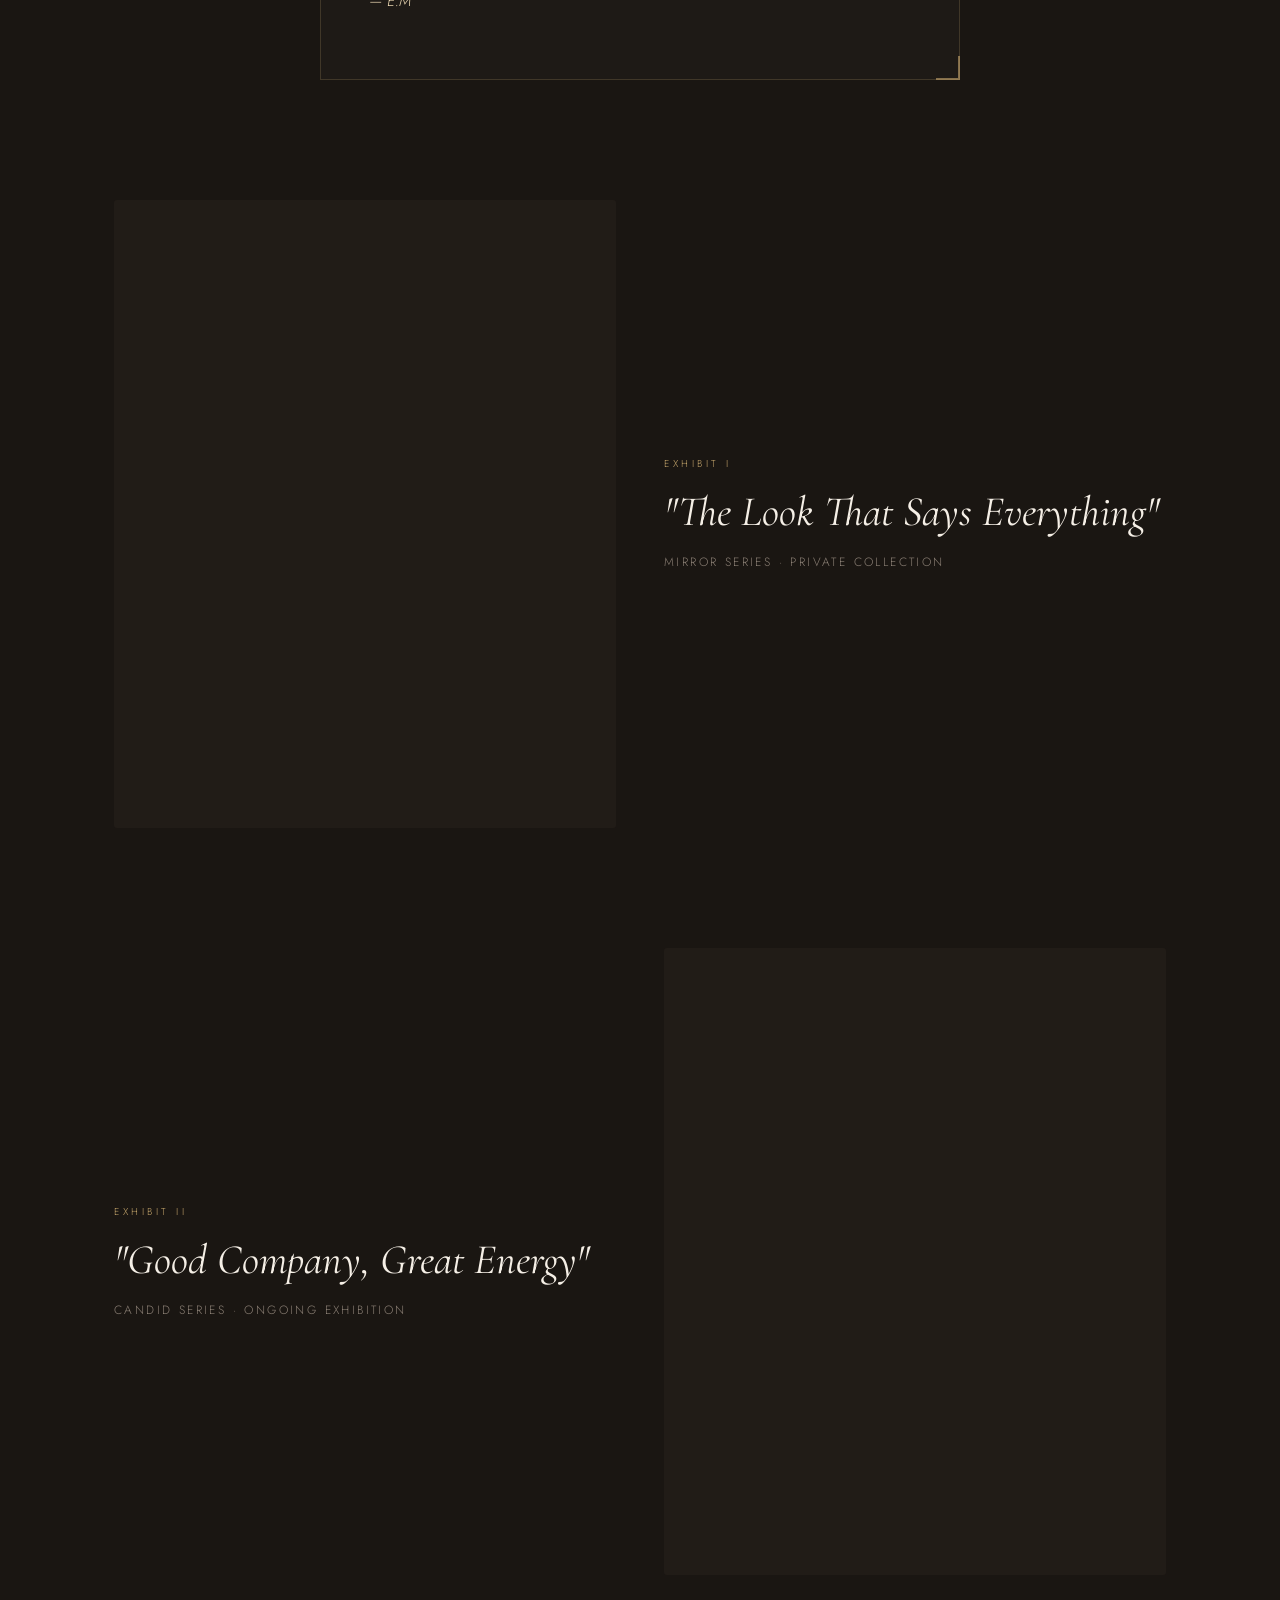
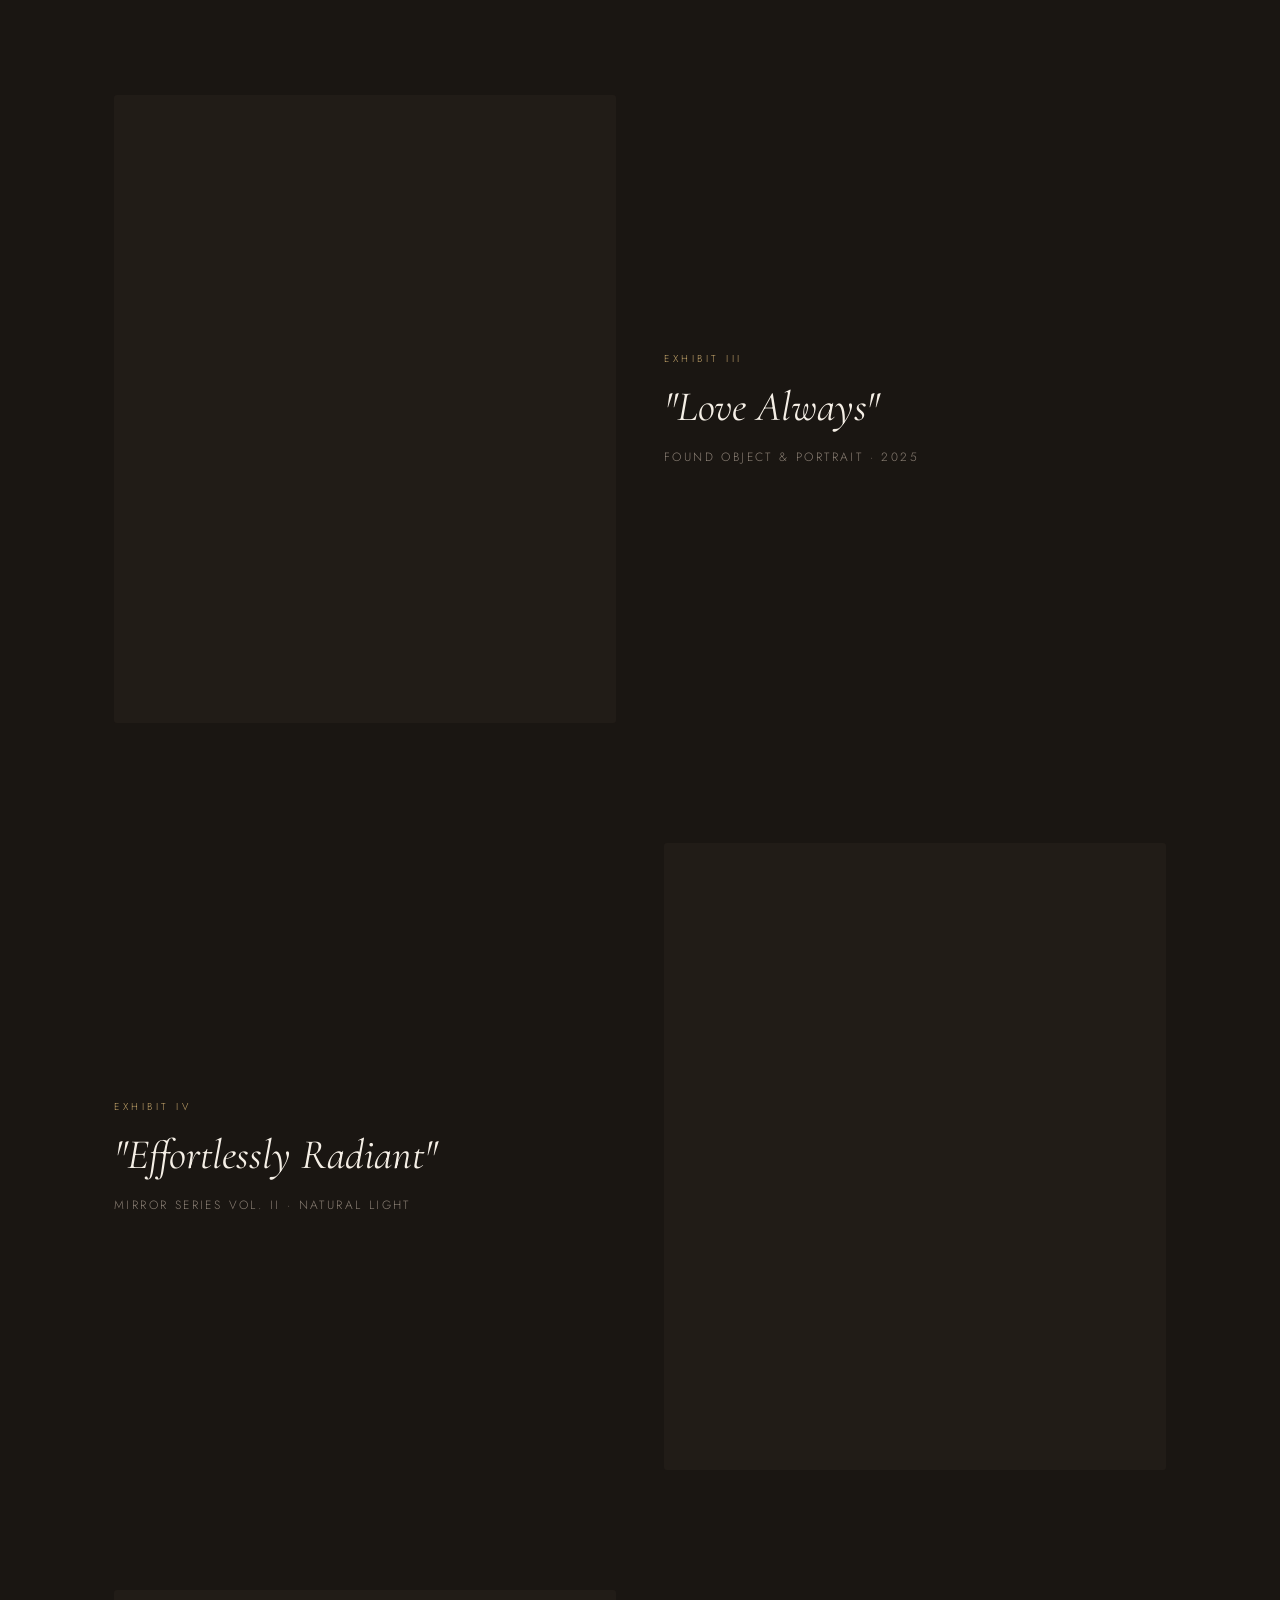
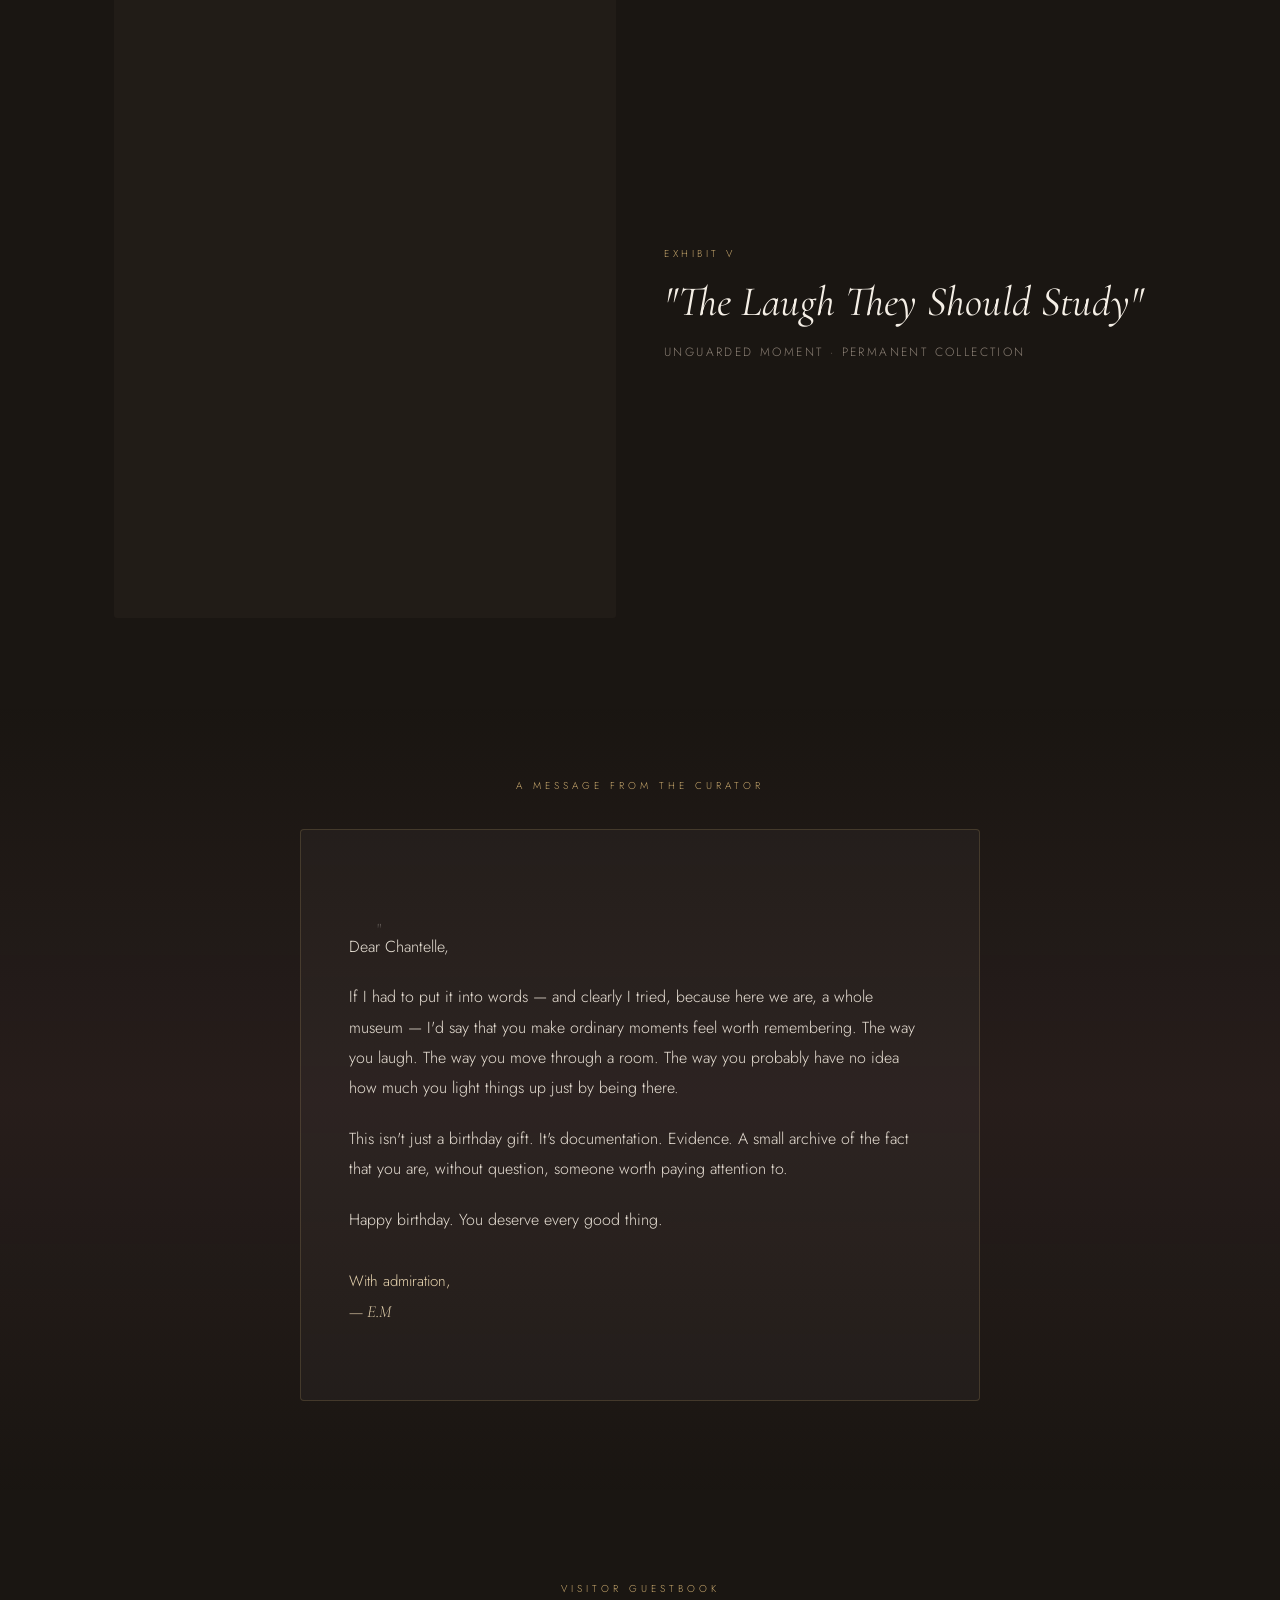
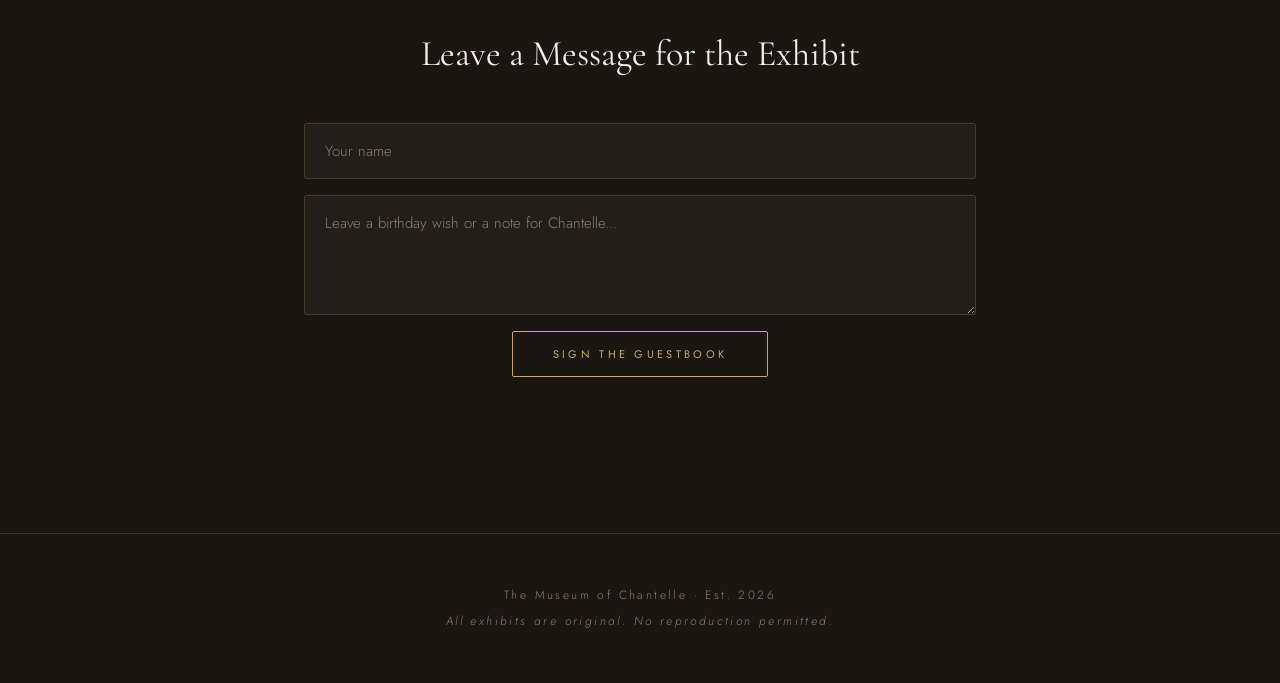
==== commit 8a75fdc5: "removed the lines that were unneccesary" ====
--- a/index.html
+++ b/index.html
@@ -121,7 +121,7 @@
       <p class="section-label">A Message From The Curator</p>
       <div class="note-card">
         <p class="note-drop">"</p>
-        <!-- ✏️  REPLACE THIS with your personal message to Chantelle -->
+        
         <p>Dear Chantelle,</p>
         <p>If I had to put it into words — and clearly I tried, because here we are, a whole museum — I'd say that you make ordinary moments feel worth remembering. The way you laugh. The way you move through a room. The way you probably have no idea how much you light things up just by being there.</p>
         <p>This isn't just a birthday gift. It's documentation. Evidence. A small archive of the fact that you are, without question, someone worth paying attention to.</p>
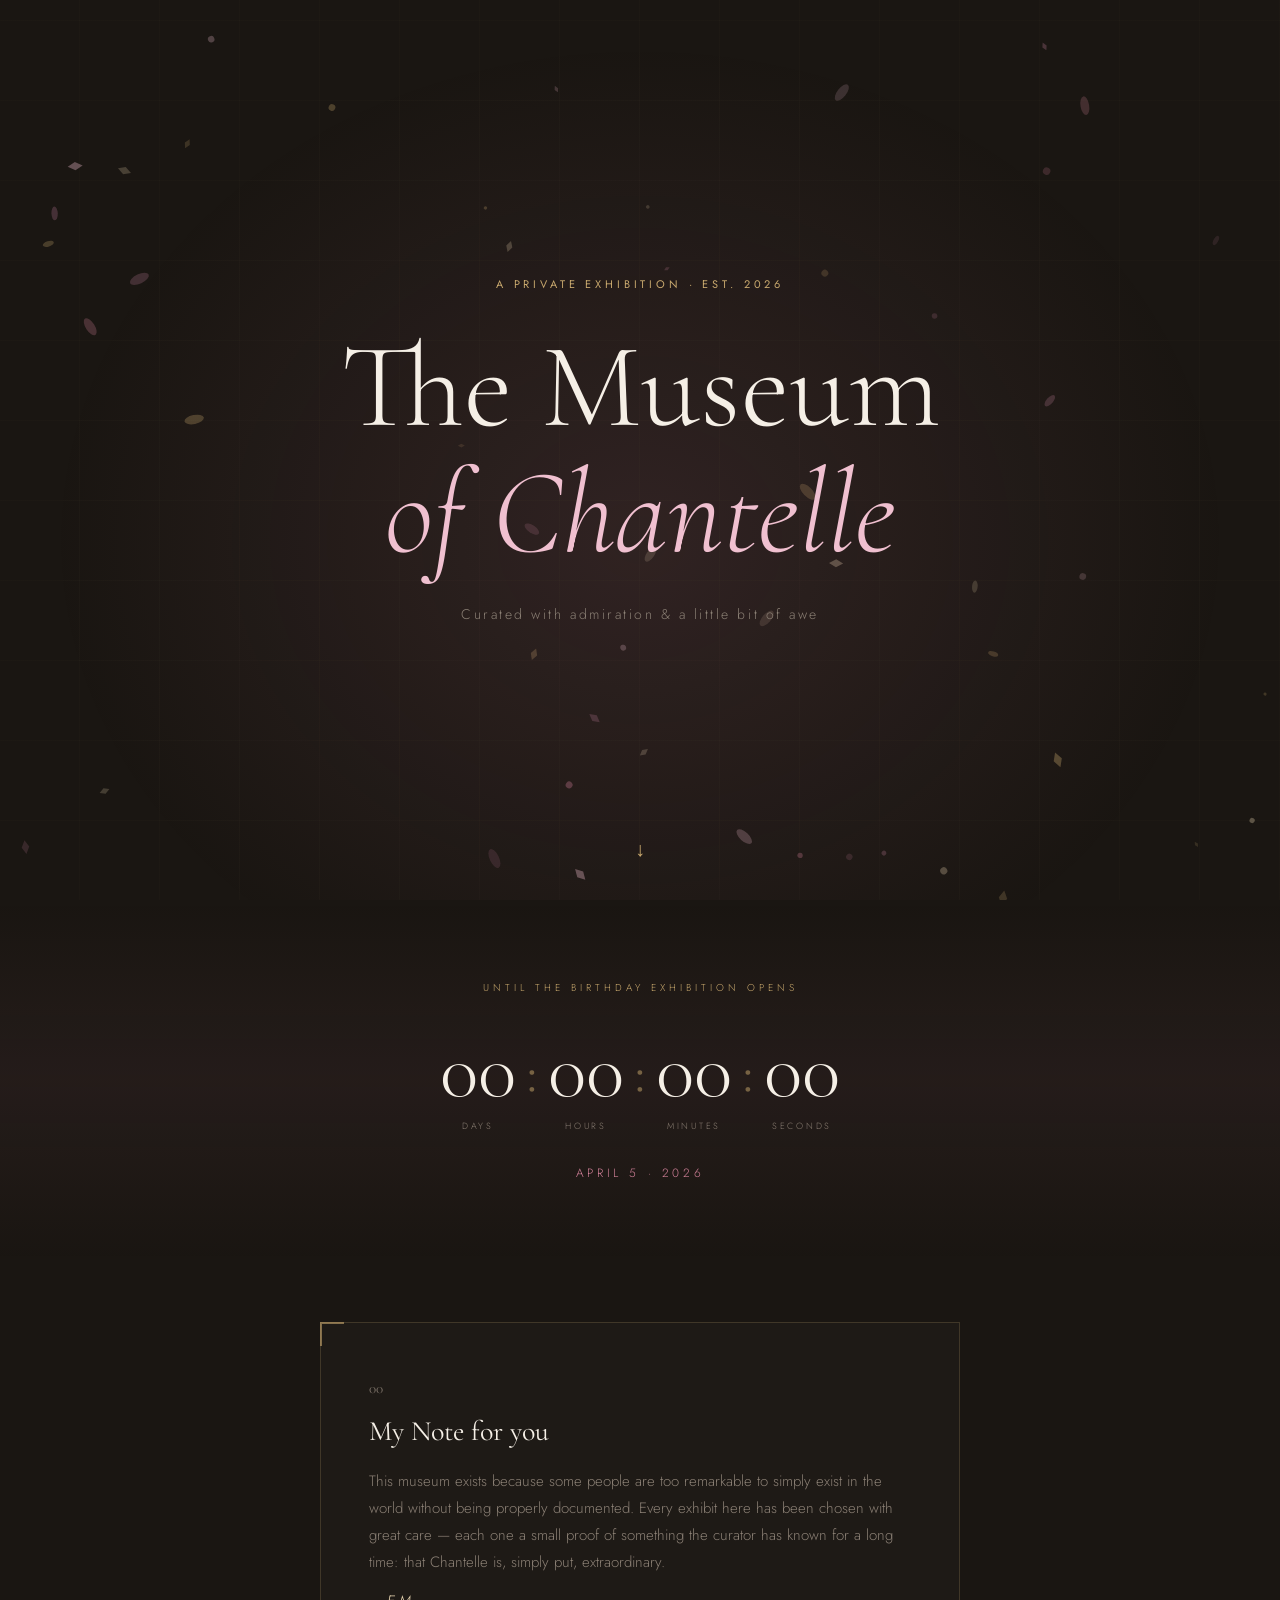
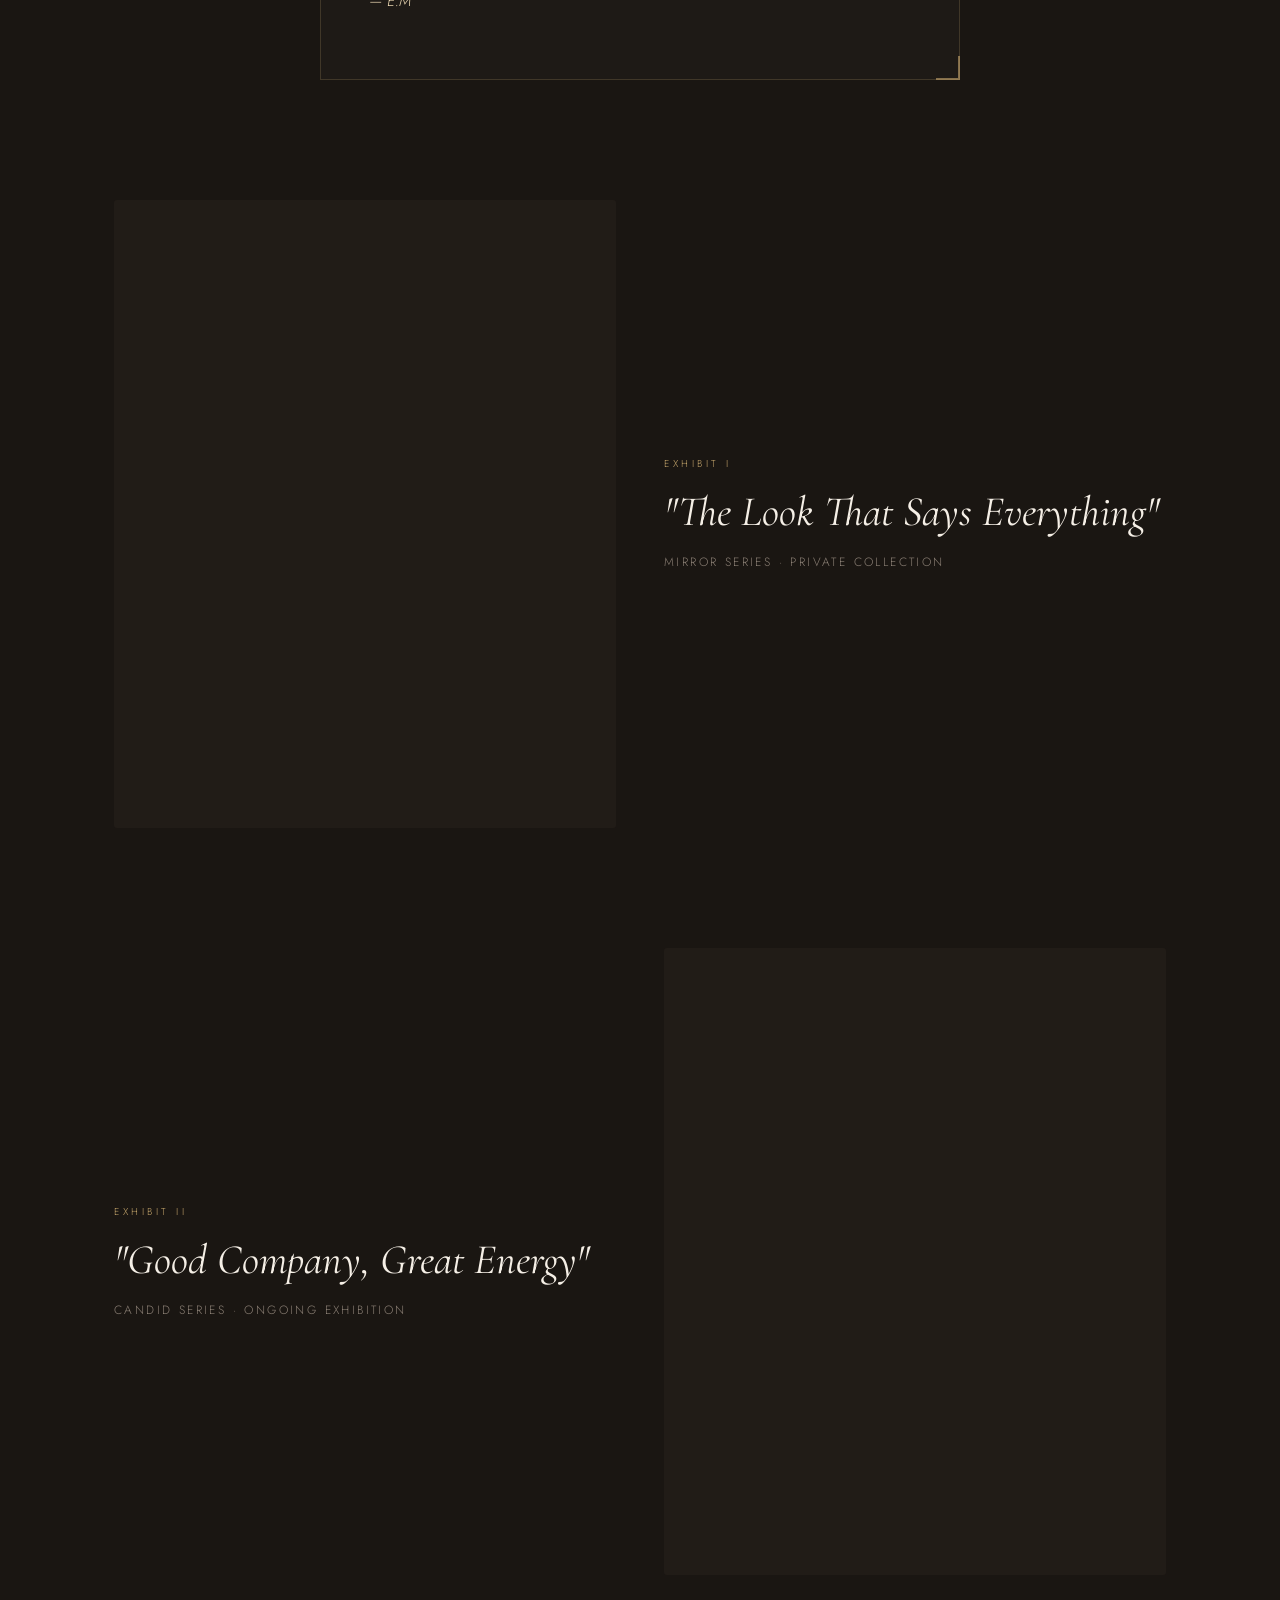
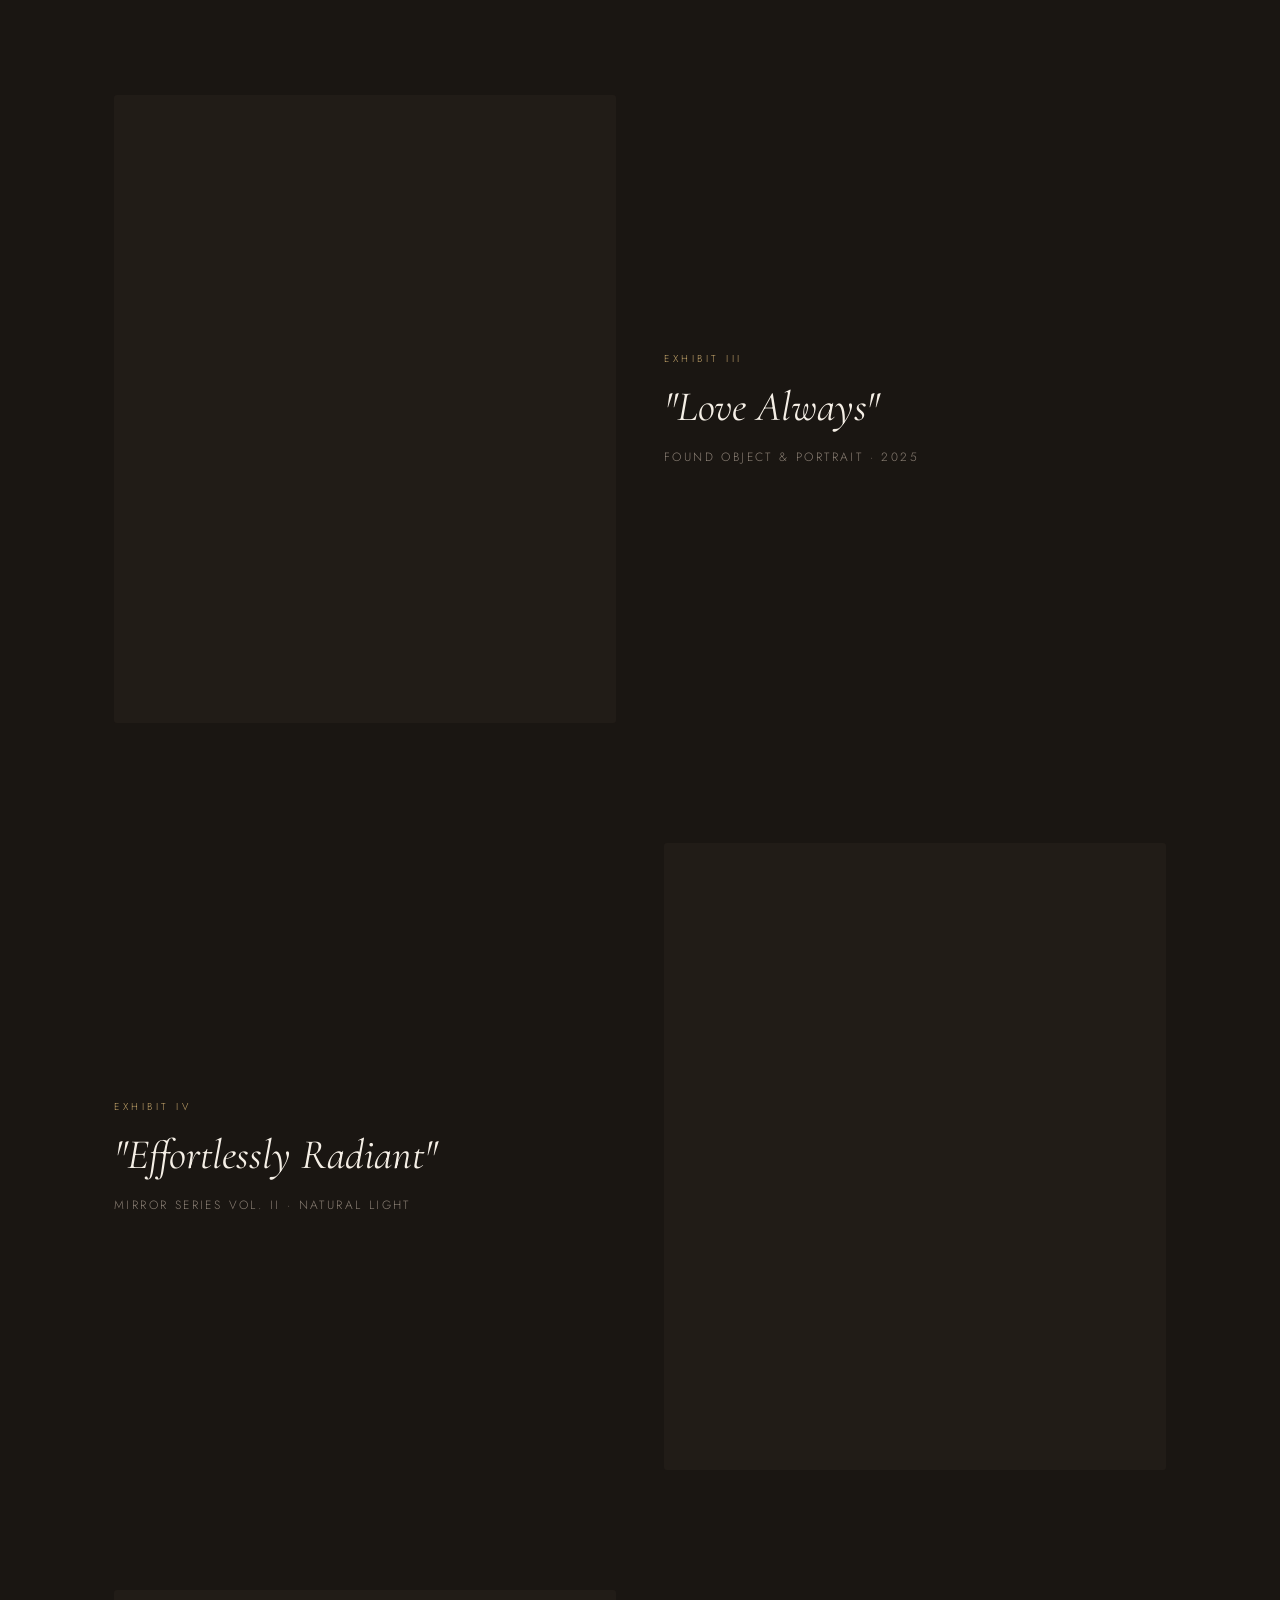
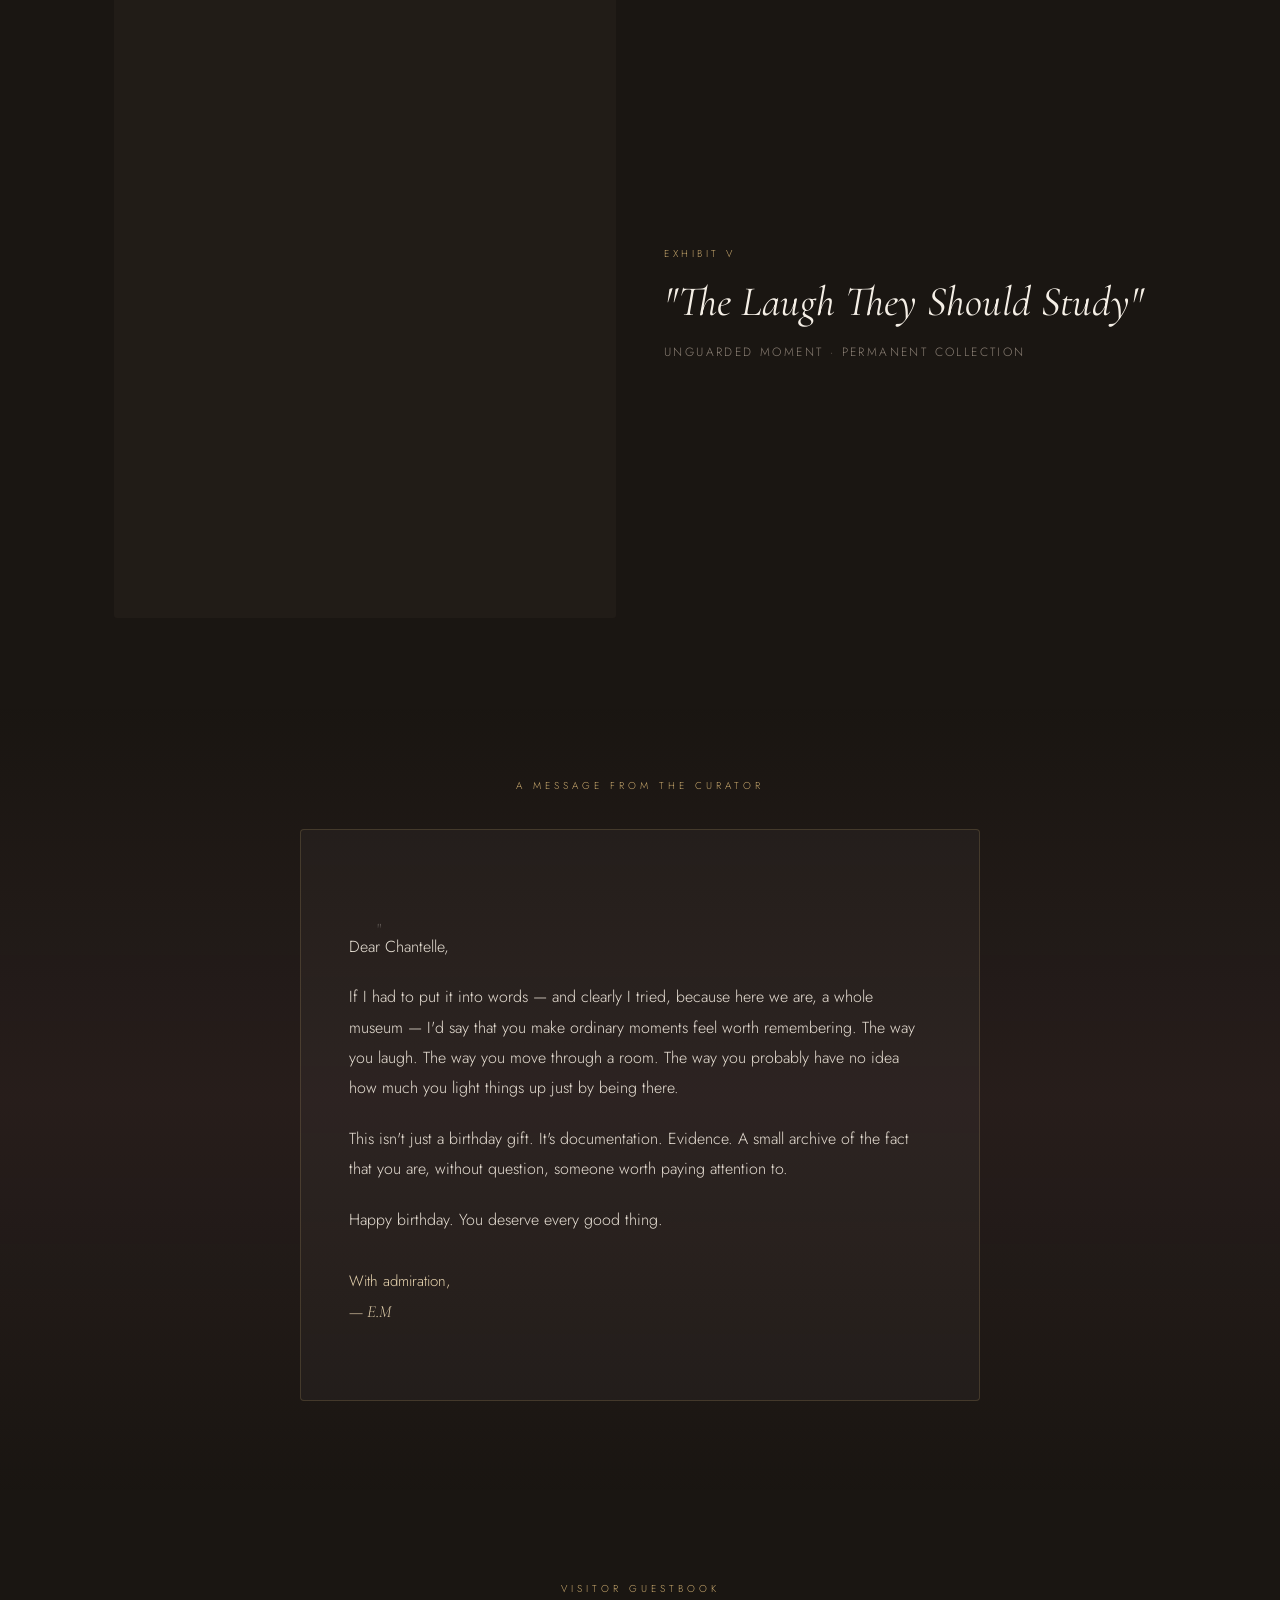
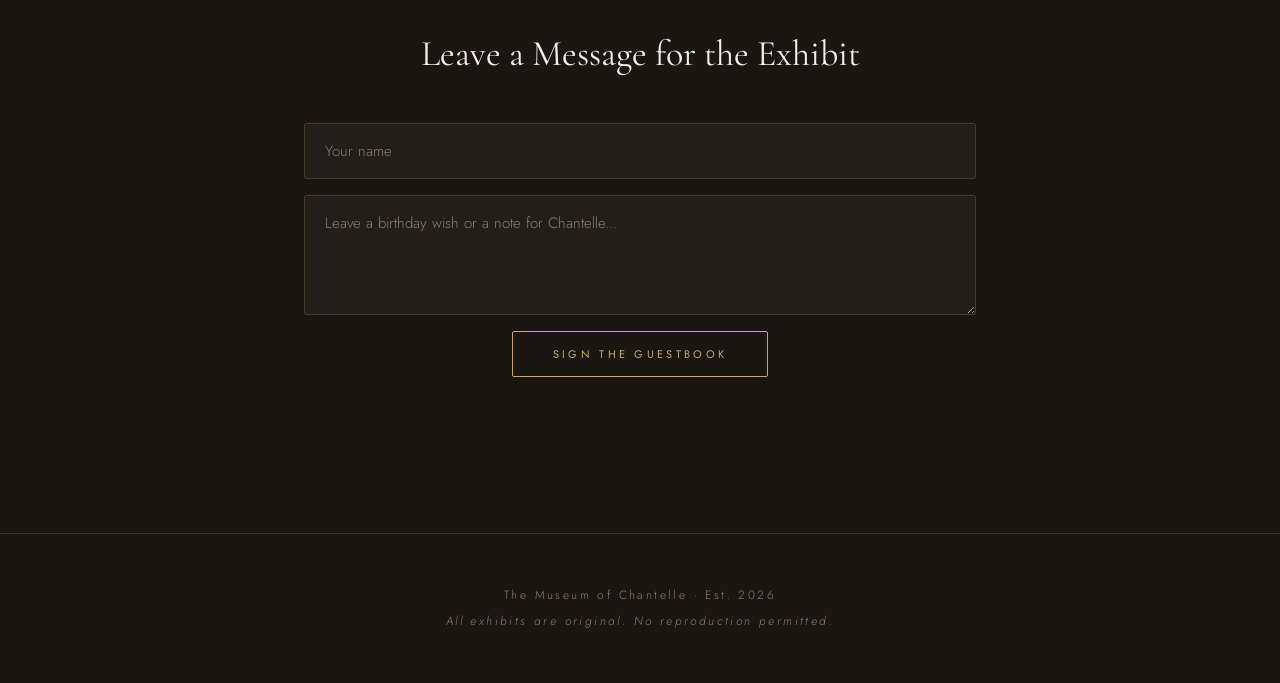
==== commit 8b54f722: "changed the title" ====
--- a/index.html
+++ b/index.html
@@ -3,7 +3,7 @@
 <head>
   <meta charset="UTF-8">
   <meta name="viewport" content="width=device-width, initial-scale=1.0">
-  <title>The Museum of Chantelle</title>
+  <title>The Museum of Us</title>
   <link rel="preconnect" href="https://fonts.googleapis.com">
   <link href="https://fonts.googleapis.com/css2?family=Cormorant+Garamond:ital,wght@0,300;0,400;0,600;1,300;1,400&family=Jost:wght@200;300;400&display=swap" rel="stylesheet">
   <link rel="stylesheet" href="styles.css">
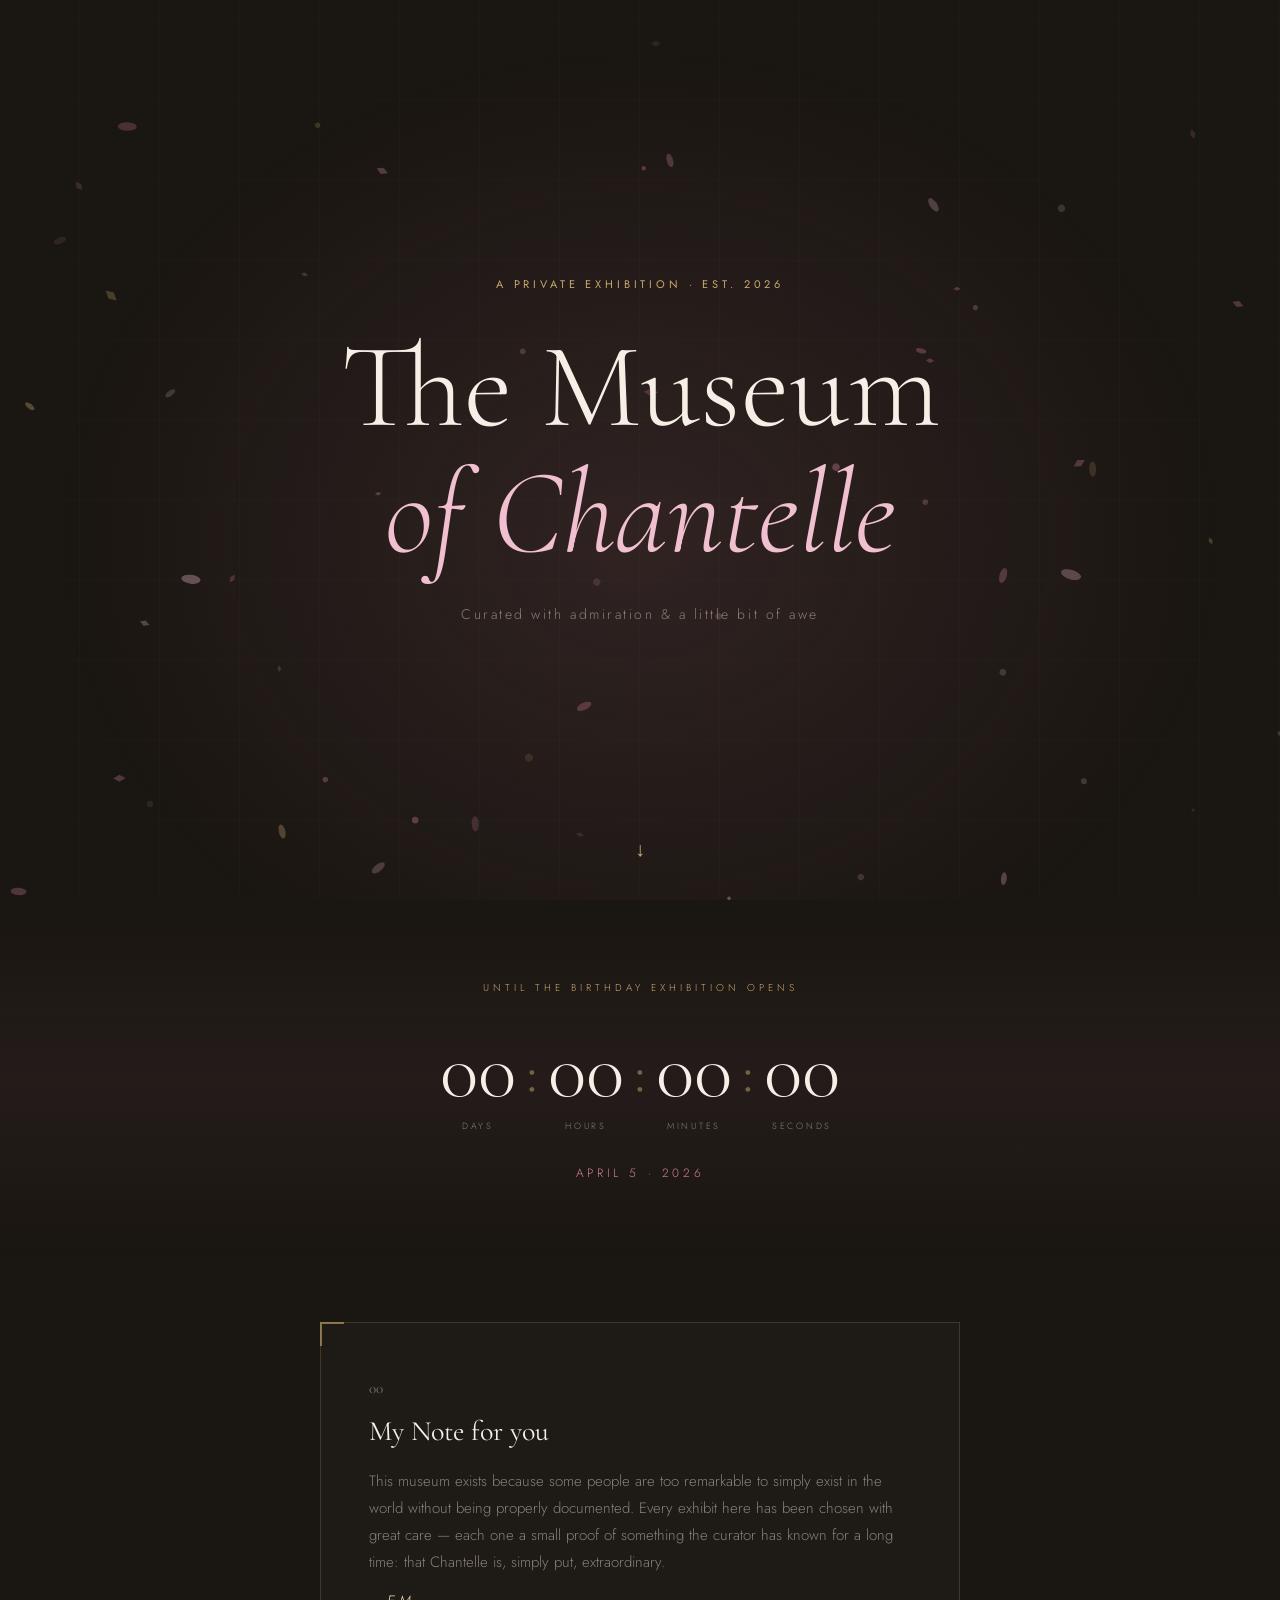
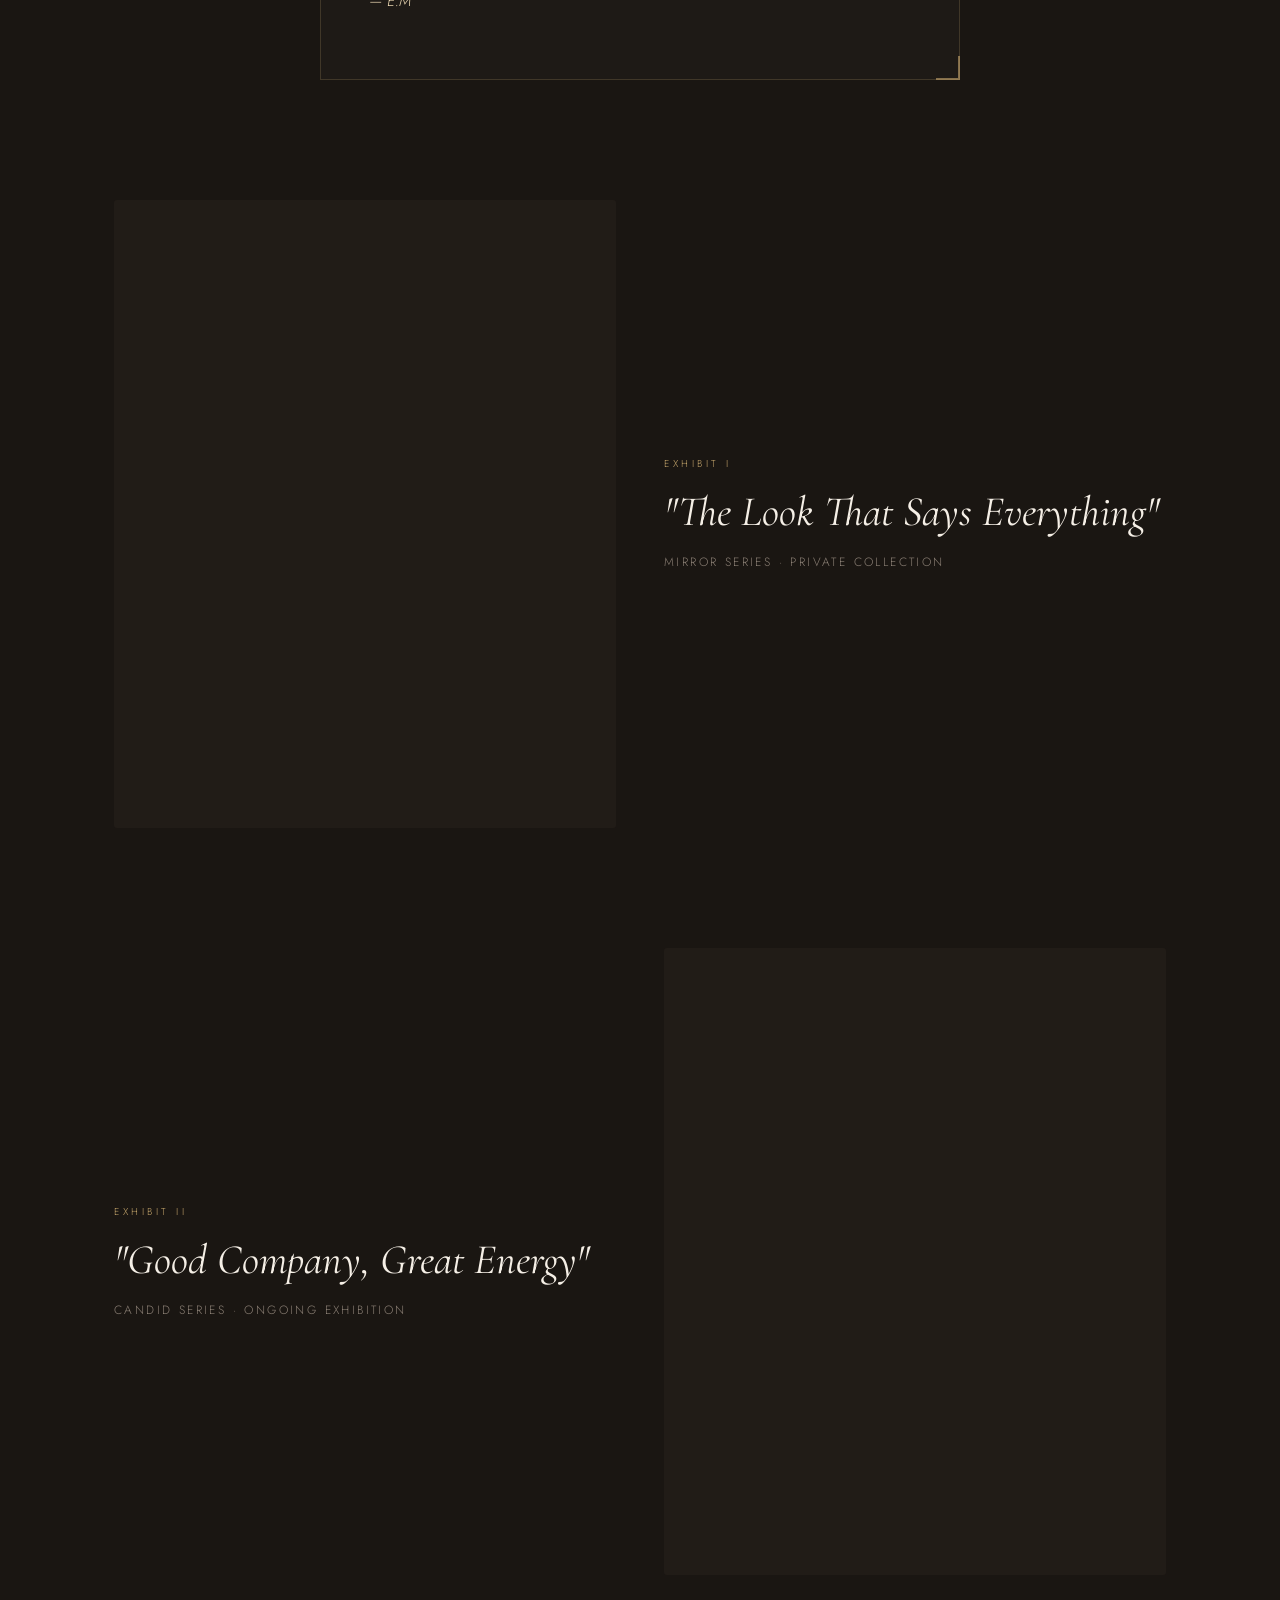
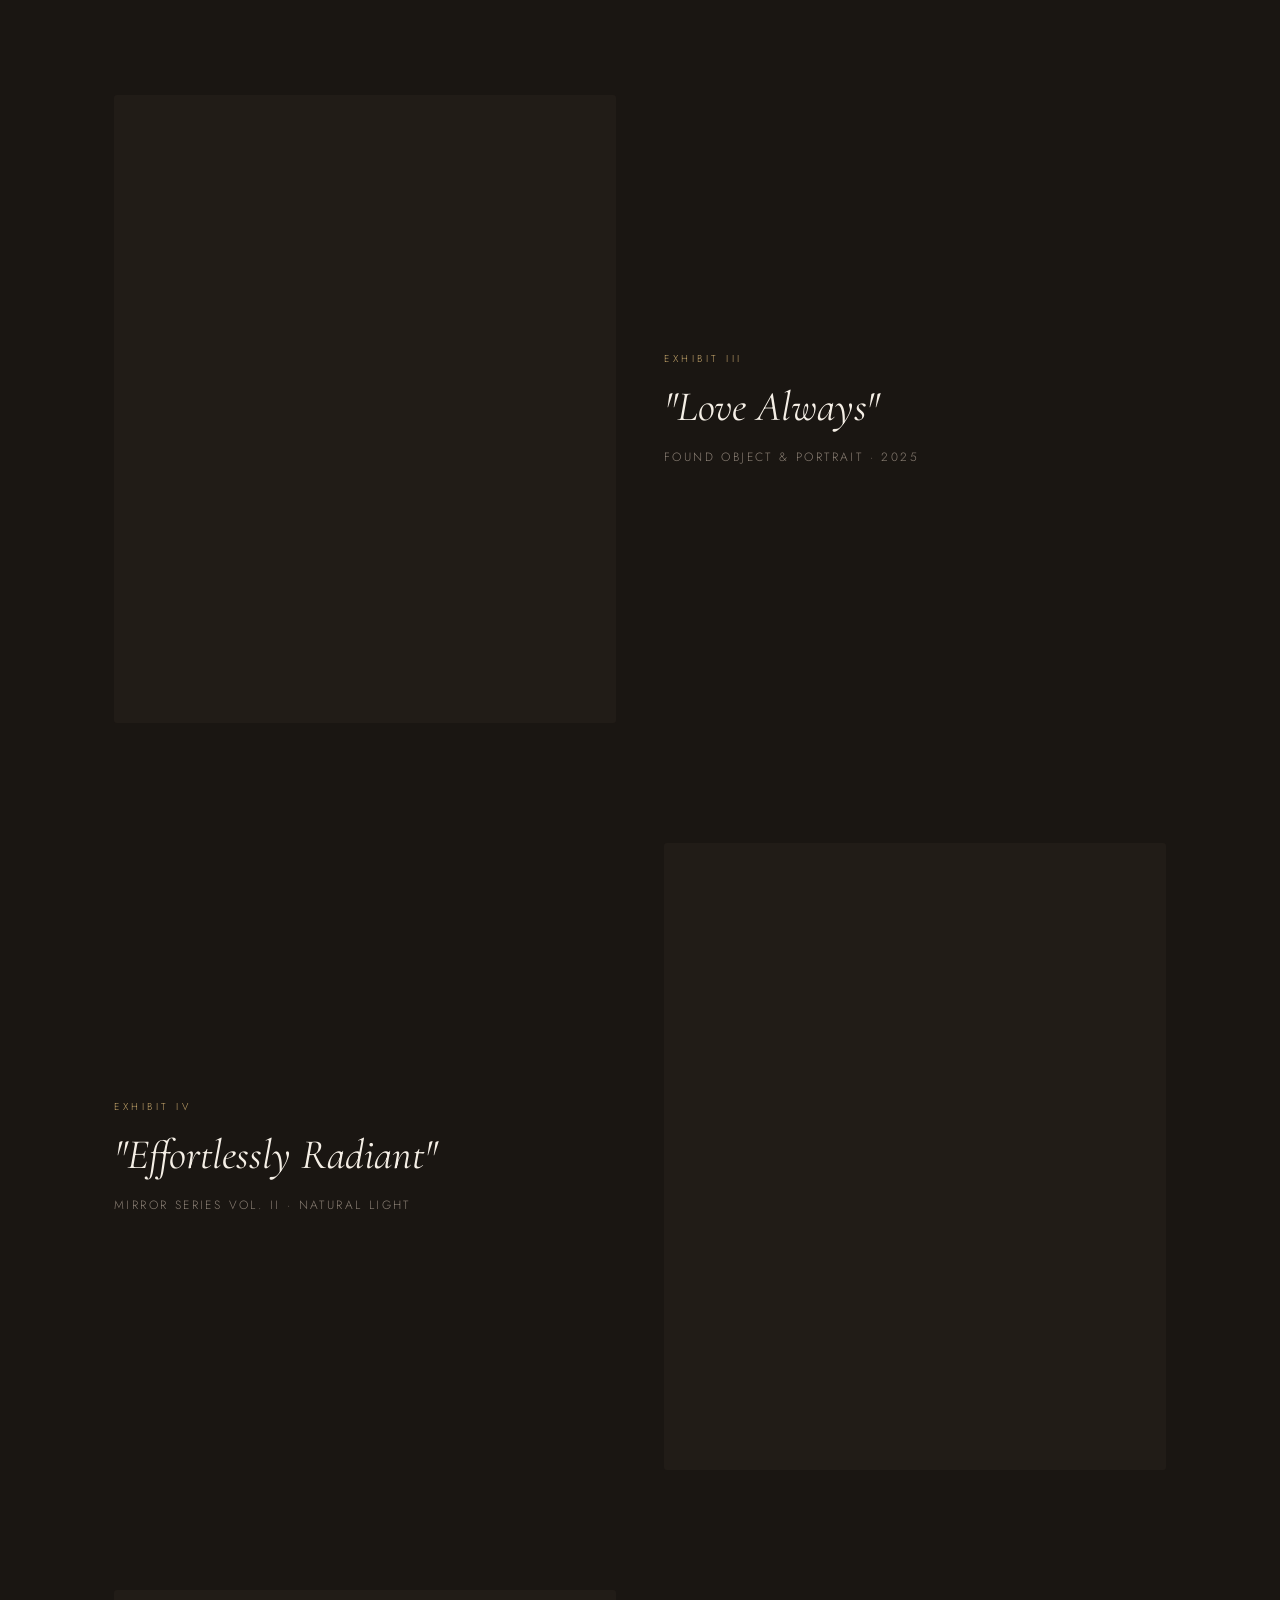
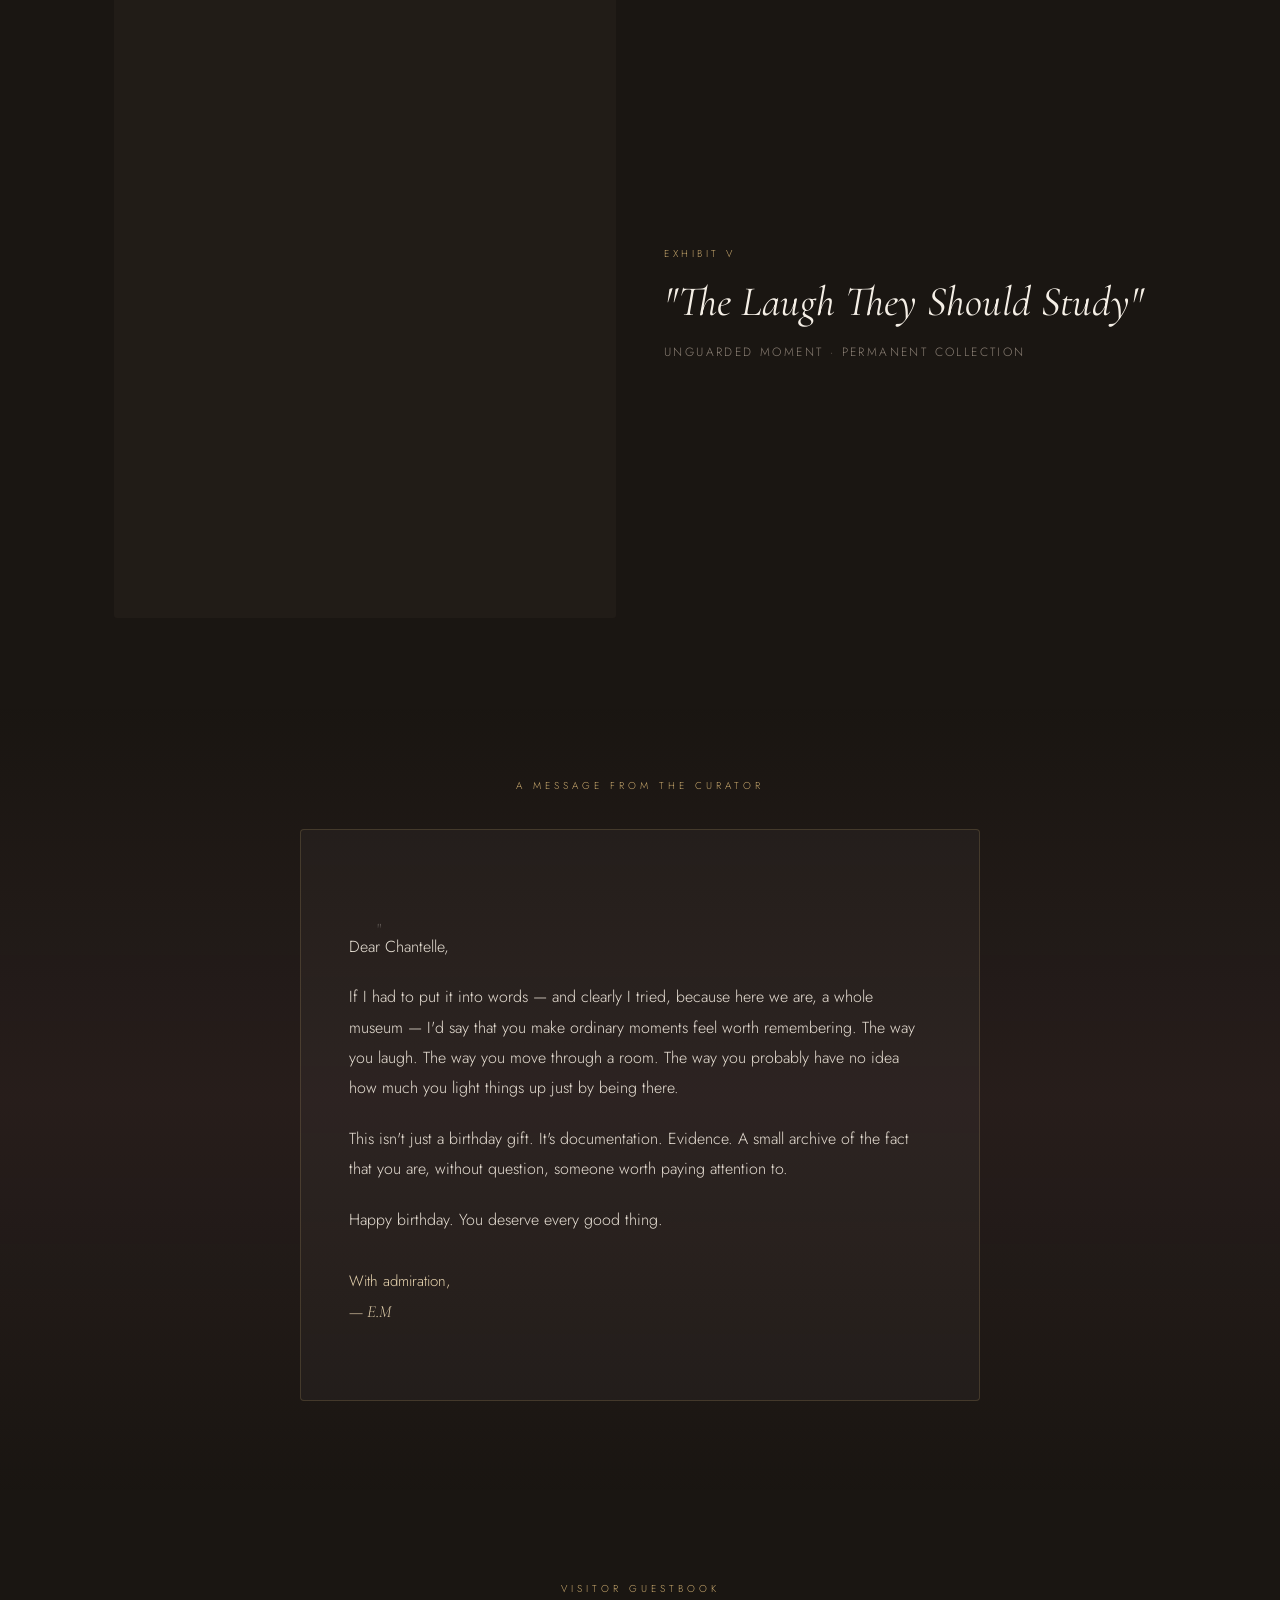
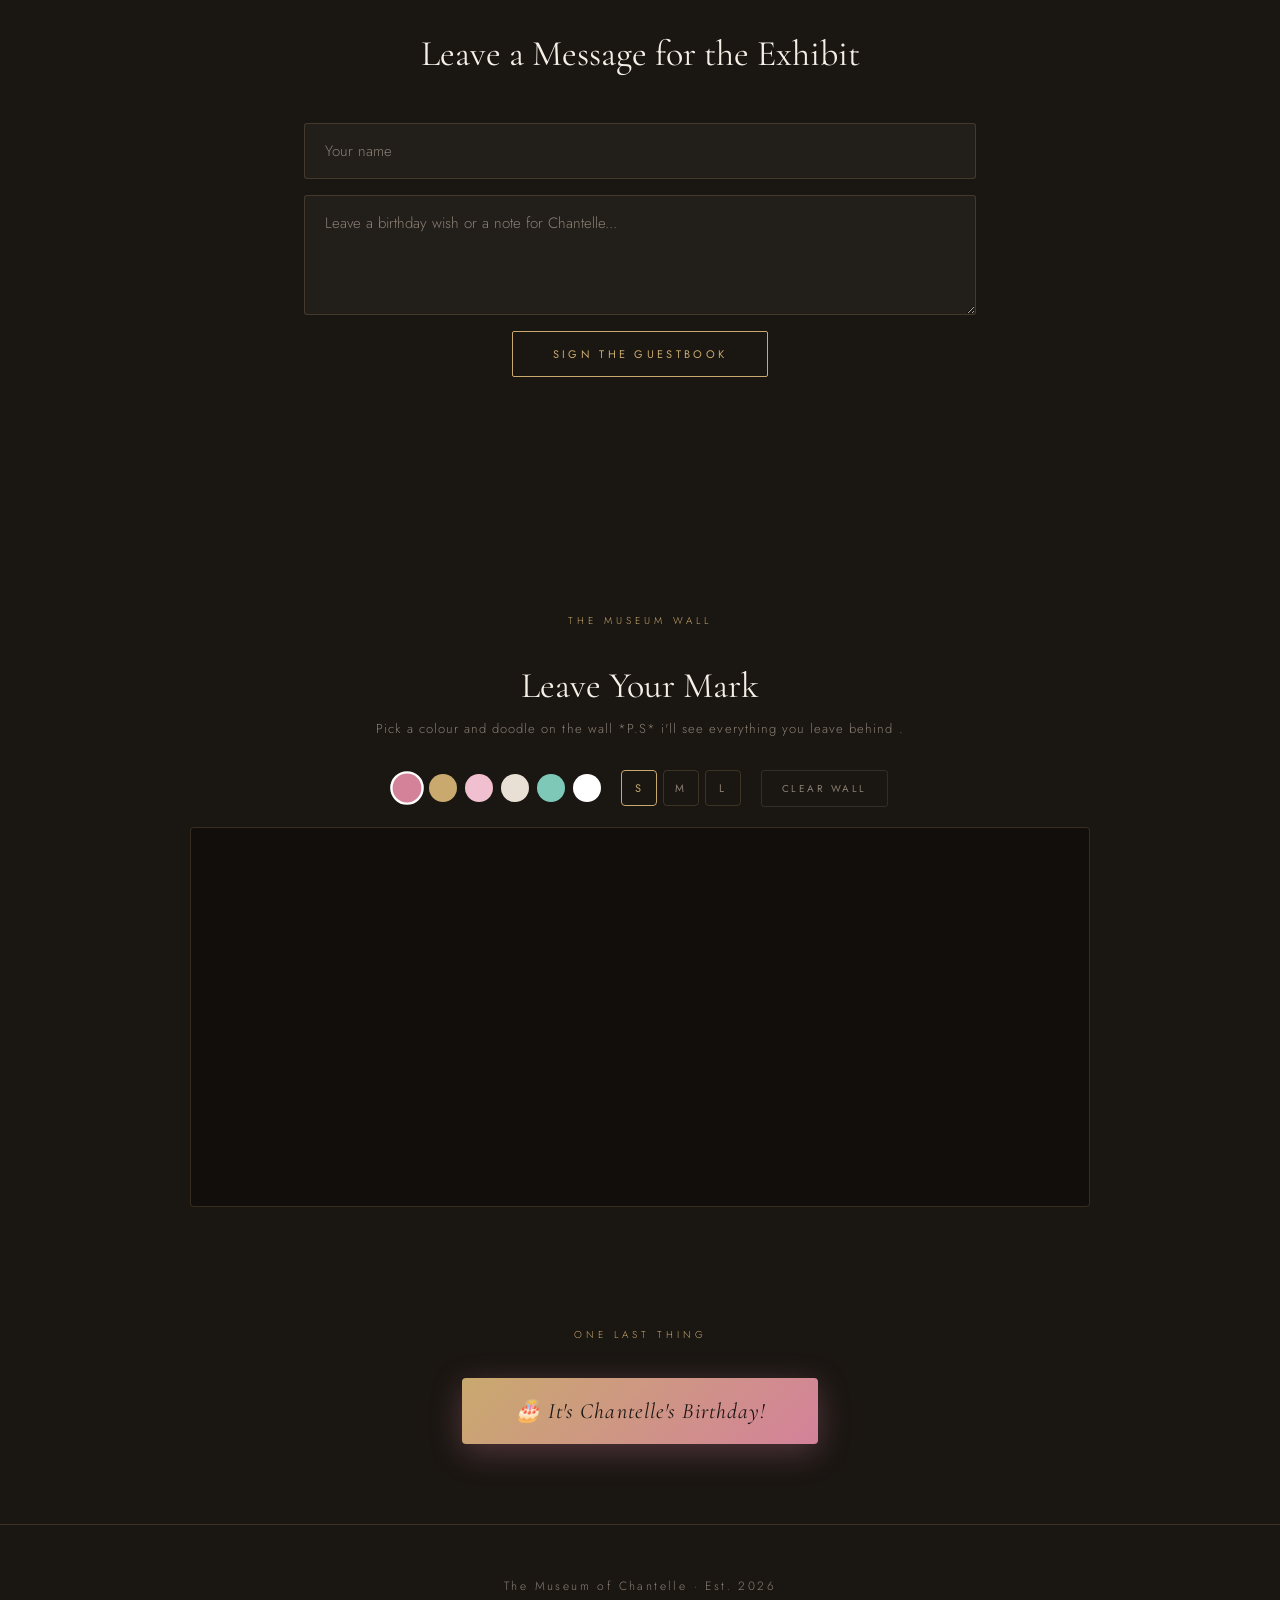
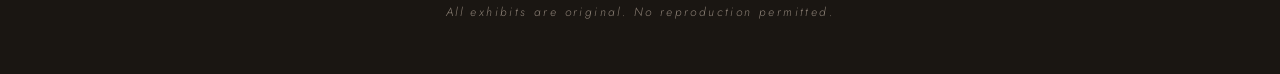
==== commit d2e7aca5: "updated the script .js to  only one  cat append which was causing issues  on the drawing part" ====
--- a/index.html
+++ b/index.html
@@ -143,12 +143,43 @@
     <div class="guestbook-entries" id="gb-entries"></div>
   </section>
 
+  
+  <!-- ── SIGN THE WALL ── -->
+  <section class="wall-section">
+    <p class="section-label">The Museum Wall</p>
+    <h2 class="wall-title">Leave Your Mark</h2>
+    <p class="wall-sub">Pick a colour and doodle on the wall *P.S* i'll see everything you leave behind .</p>
+    <div class="wall-tools">
+      <div class="color-swatches">
+        <button class="swatch active" data-color="#d4829a" style="background:#d4829a"></button>
+        <button class="swatch" data-color="#c9a96e" style="background:#c9a96e"></button>
+        <button class="swatch" data-color="#f0c0d0" style="background:#f0c0d0"></button>
+        <button class="swatch" data-color="#e8e0d5" style="background:#e8e0d5"></button>
+        <button class="swatch" data-color="#7ec8b8" style="background:#7ec8b8"></button>
+        <button class="swatch" data-color="#ffffff" style="background:#ffffff"></button>
+      </div>
+      <div class="brush-sizes">
+        <button class="brush-btn active" data-size="3">S</button>
+        <button class="brush-btn" data-size="7">M</button>
+        <button class="brush-btn" data-size="14">L</button>
+      </div>
+      <button id="wall-clear">Clear Wall</button>
+    </div>
+    <canvas id="wall-canvas"></canvas>
+  </section>
+ 
+  <!-- ── BIRTHDAY BUTTON ── -->
+  <section class="birthday-btn-section">
+    <p class="section-label">One Last Thing</p>
+    <button id="birthday-trigger">🎂 It's Chantelle's Birthday!</button>
+  </section>
+ 
   <!-- ── FOOTER ── -->
   <footer class="site-footer">
     <p>The Museum of Chantelle · Est. 2026</p>
     <p><em>All exhibits are original. No reproduction permitted.</em></p>
   </footer>
-
+   
   <script src="scripts.js"></script>
 </body>
 </html>
--- a/styles.css
+++ b/styles.css
@@ -544,4 +544,217 @@
   .exhibit-img-wrap { aspect-ratio: 3/2; }
   .placard { padding: 36px 28px; }
   .note-card { padding: 40px 28px; }
-}+}
+
+
+/* ─── LIGHTBOX ───────────────────────────────────── */
+.img-expand-hint {
+  position: absolute;
+  bottom: 0; left: 0; right: 0;
+  background: linear-gradient(transparent, rgba(0,0,0,0.55));
+  color: var(--gold-lt);
+  font-size: 10px;
+  letter-spacing: 0.25em;
+  text-transform: uppercase;
+  text-align: center;
+  padding: 28px 0 12px;
+  opacity: 0;
+  transition: opacity 0.3s;
+  z-index: 3;
+  pointer-events: none;
+}
+
+.exhibit-img-wrap:hover .img-expand-hint { opacity: 1; }
+.lightbox-trigger { cursor: zoom-in; }
+
+.lightbox {
+  position: fixed;
+  inset: 0;
+  background: rgba(15,11,9,0.95);
+  z-index: 1000;
+  display: flex;
+  flex-direction: column;
+  align-items: center;
+  justify-content: center;
+  padding: 40px 24px;
+  opacity: 0;
+  pointer-events: none;
+  transition: opacity 0.4s ease;
+}
+
+.lightbox.open {
+  opacity: 1;
+  pointer-events: all;
+}
+
+.lightbox-img {
+  max-width: min(90vw, 780px);
+  max-height: 78vh;
+  object-fit: contain;
+  border-radius: 4px;
+  box-shadow: 0 40px 80px rgba(0,0,0,0.6);
+  transform: scale(0.92);
+  transition: transform 0.4s ease;
+}
+
+.lightbox.open .lightbox-img { transform: scale(1); }
+
+.lightbox-caption {
+  margin-top: 20px;
+  font-family: 'Cormorant Garamond', serif;
+  font-style: italic;
+  font-size: 20px;
+  color: var(--gold-lt);
+  opacity: 0.85;
+}
+
+.lightbox-close {
+  position: absolute;
+  top: 20px; right: 28px;
+  background: none;
+  border: 1px solid rgba(255,255,255,0.15);
+  color: var(--muted);
+  font-size: 18px;
+  width: 40px; height: 40px;
+  border-radius: 50%;
+  cursor: pointer;
+  transition: color 0.2s, border-color 0.2s;
+}
+.lightbox-close:hover { color: var(--cream); border-color: var(--gold); }
+
+/* ─── SIGN THE WALL ──────────────────────────────── */
+.wall-section {
+  position: relative;
+  z-index: 1;
+  padding: 80px 24px 60px;
+  text-align: center;
+}
+
+.wall-title {
+  font-family: 'Cormorant Garamond', serif;
+  font-size: 36px;
+  font-weight: 400;
+  color: var(--cream);
+  margin-bottom: 12px;
+}
+
+.wall-sub {
+  font-size: 13px;
+  color: var(--muted);
+  letter-spacing: 0.08em;
+  margin-bottom: 32px;
+}
+
+.wall-tools {
+  display: flex;
+  align-items: center;
+  justify-content: center;
+  gap: 20px;
+  flex-wrap: wrap;
+  margin-bottom: 20px;
+}
+
+.color-swatches {
+  display: flex;
+  gap: 8px;
+}
+
+.swatch {
+  width: 28px; height: 28px;
+  border-radius: 50%;
+  border: 2px solid transparent;
+  cursor: pointer;
+  transition: transform 0.2s, border-color 0.2s;
+}
+.swatch:hover { transform: scale(1.15); }
+.swatch.active { border-color: #fff; transform: scale(1.2); }
+
+.brush-sizes {
+  display: flex;
+  gap: 6px;
+}
+
+.brush-btn {
+  background: transparent;
+  border: 1px solid var(--border);
+  color: var(--muted);
+  font-family: 'Jost', sans-serif;
+  font-size: 11px;
+  letter-spacing: 0.1em;
+  width: 36px; height: 36px;
+  border-radius: 4px;
+  cursor: pointer;
+  transition: border-color 0.2s, color 0.2s;
+}
+.brush-btn:hover, .brush-btn.active {
+  border-color: var(--gold);
+  color: var(--gold);
+}
+
+#wall-clear {
+  background: transparent;
+  border: 1px solid rgba(255,255,255,0.1);
+  color: var(--muted);
+  font-family: 'Jost', sans-serif;
+  font-size: 10px;
+  letter-spacing: 0.25em;
+  text-transform: uppercase;
+  padding: 10px 20px;
+  border-radius: 3px;
+  cursor: pointer;
+  transition: border-color 0.2s, color 0.2s;
+}
+#wall-clear:hover { border-color: var(--rose); color: var(--rose); }
+
+#wall-canvas {
+  display: block;
+  margin: 0 auto;
+  max-width: 900px;
+  width: 100%;
+  height: 380px;
+  background: #110e0b;
+  border: 1px solid var(--border);
+  border-radius: 4px;
+  cursor: crosshair;
+  touch-action: none;
+}
+
+/* ─── BIRTHDAY BUTTON ────────────────────────────── */
+.birthday-btn-section {
+  position: relative;
+  z-index: 1;
+  text-align: center;
+  padding: 60px 24px 80px;
+}
+
+#birthday-trigger {
+  font-family: 'Cormorant Garamond', serif;
+  font-size: 22px;
+  font-style: italic;
+  background: linear-gradient(135deg, #c9a96e, #d4829a);
+  color: #1a1612;
+  border: none;
+  padding: 20px 52px;
+  border-radius: 4px;
+  cursor: pointer;
+  letter-spacing: 0.05em;
+  box-shadow: 0 8px 32px rgba(212,130,154,0.3);
+  transition: transform 0.2s, box-shadow 0.2s;
+}
+
+#birthday-trigger:hover {
+  transform: translateY(-3px) scale(1.02);
+  box-shadow: 0 16px 48px rgba(212,130,154,0.45);
+}
+
+/* ─── CONFETTI CANVAS ────────────────────────────── */
+#confetti-canvas {
+  position: fixed;
+  inset: 0;
+  width: 100%; height: 100%;
+  pointer-events: none;
+  z-index: 999;
+  opacity: 0;
+  transition: opacity 0.3s;
+}
+#confetti-canvas.active { opacity: 1; }
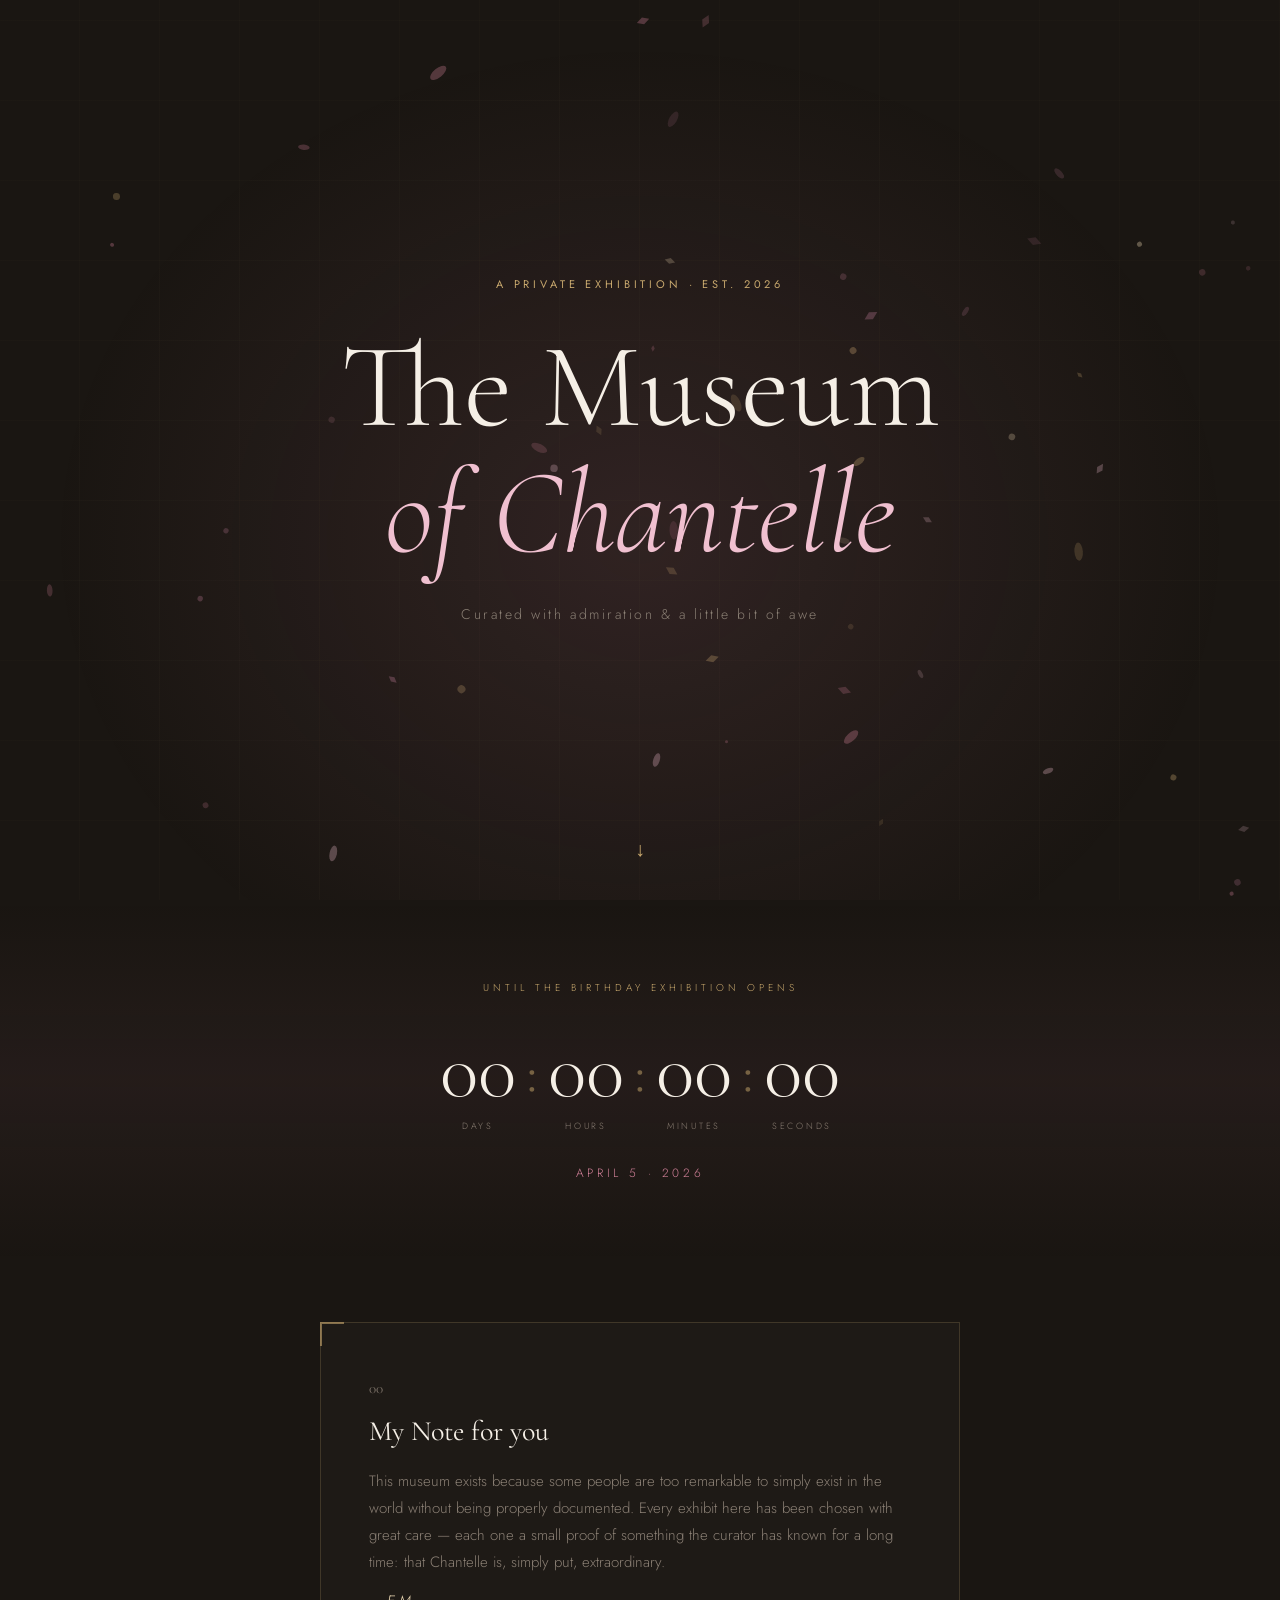
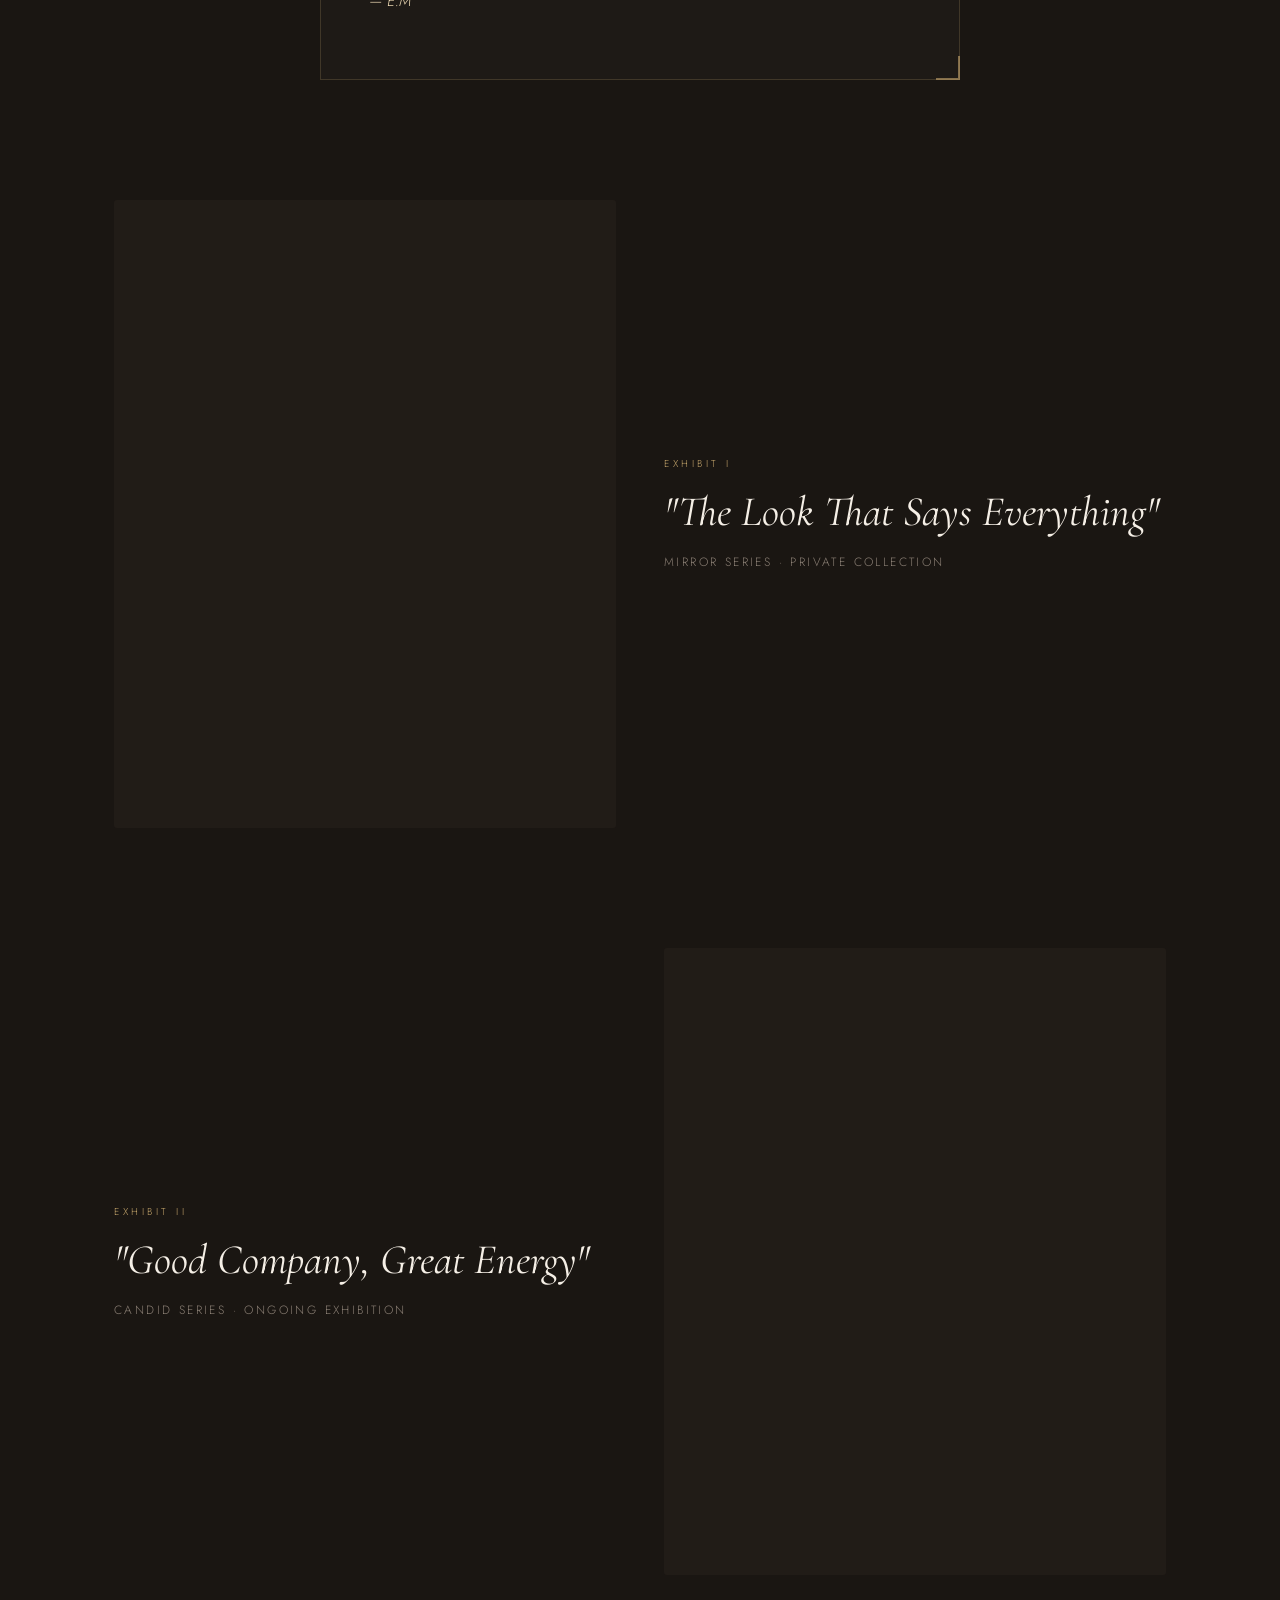
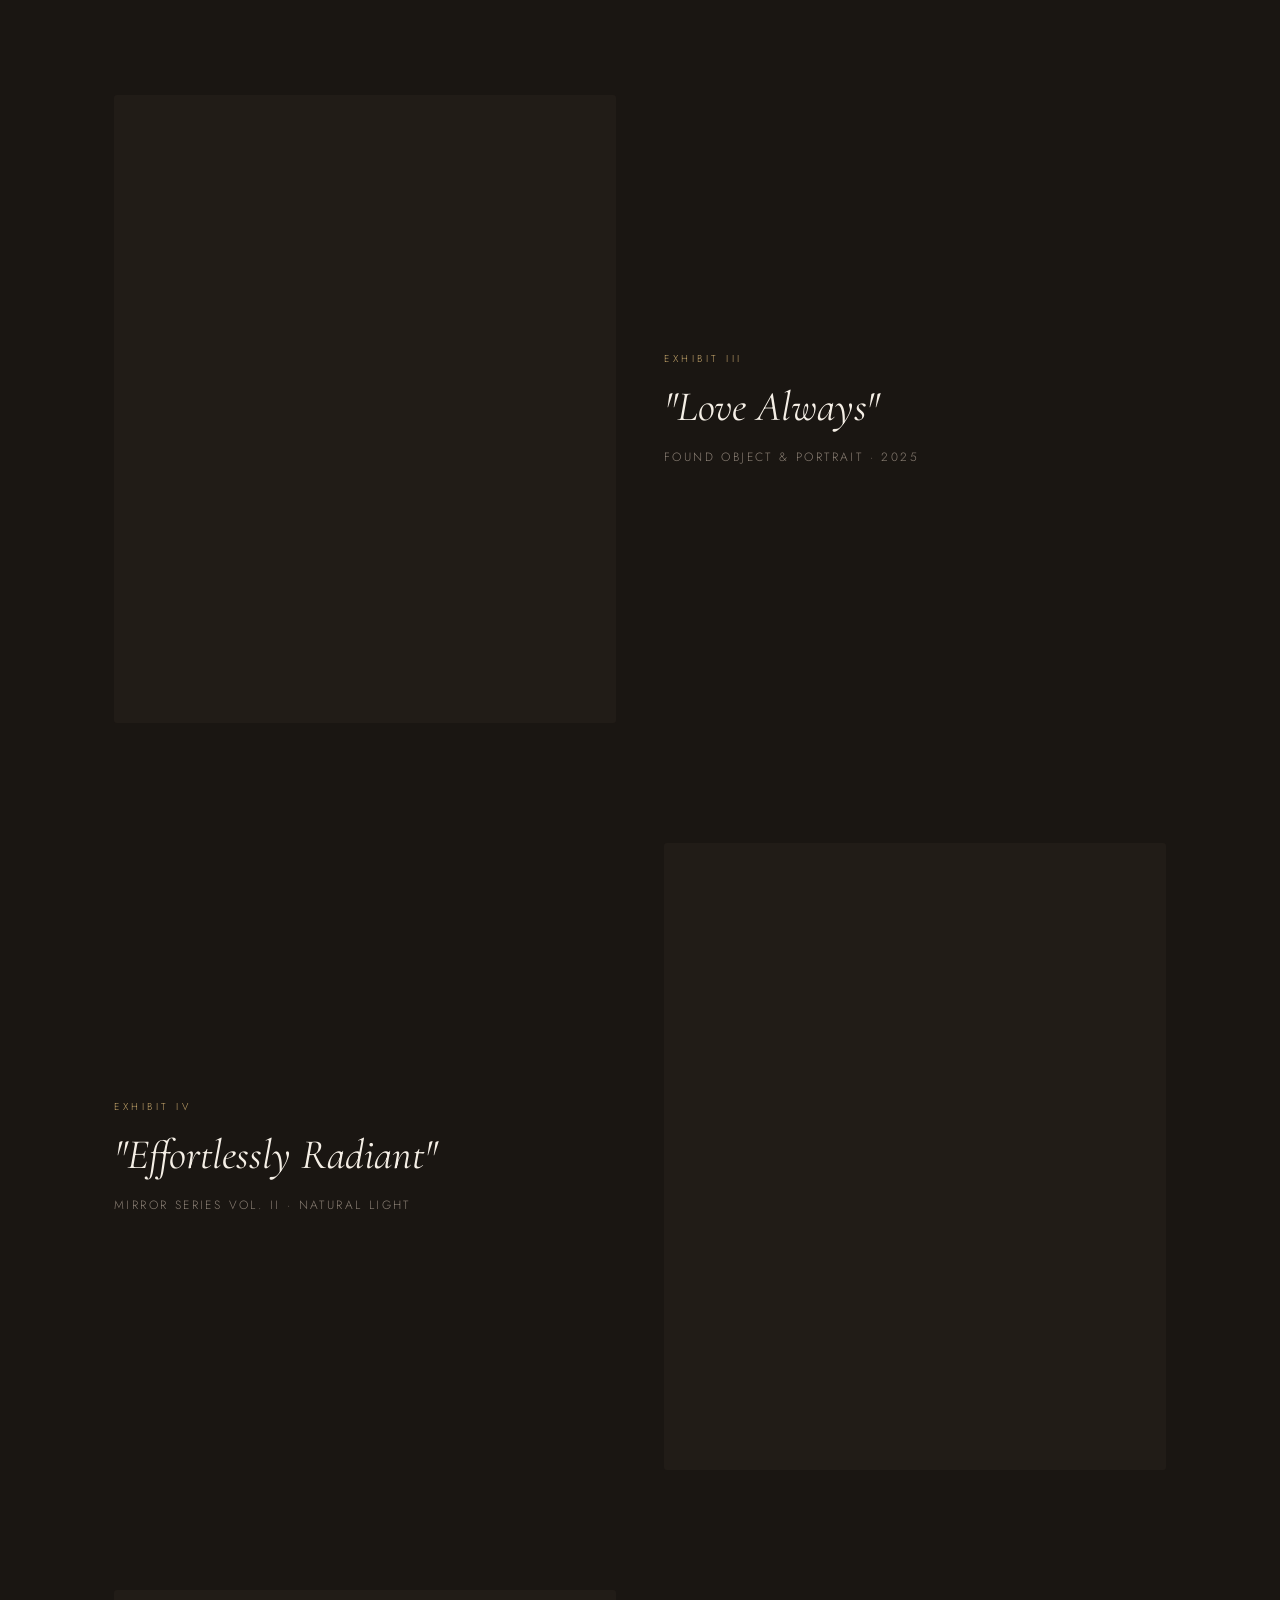
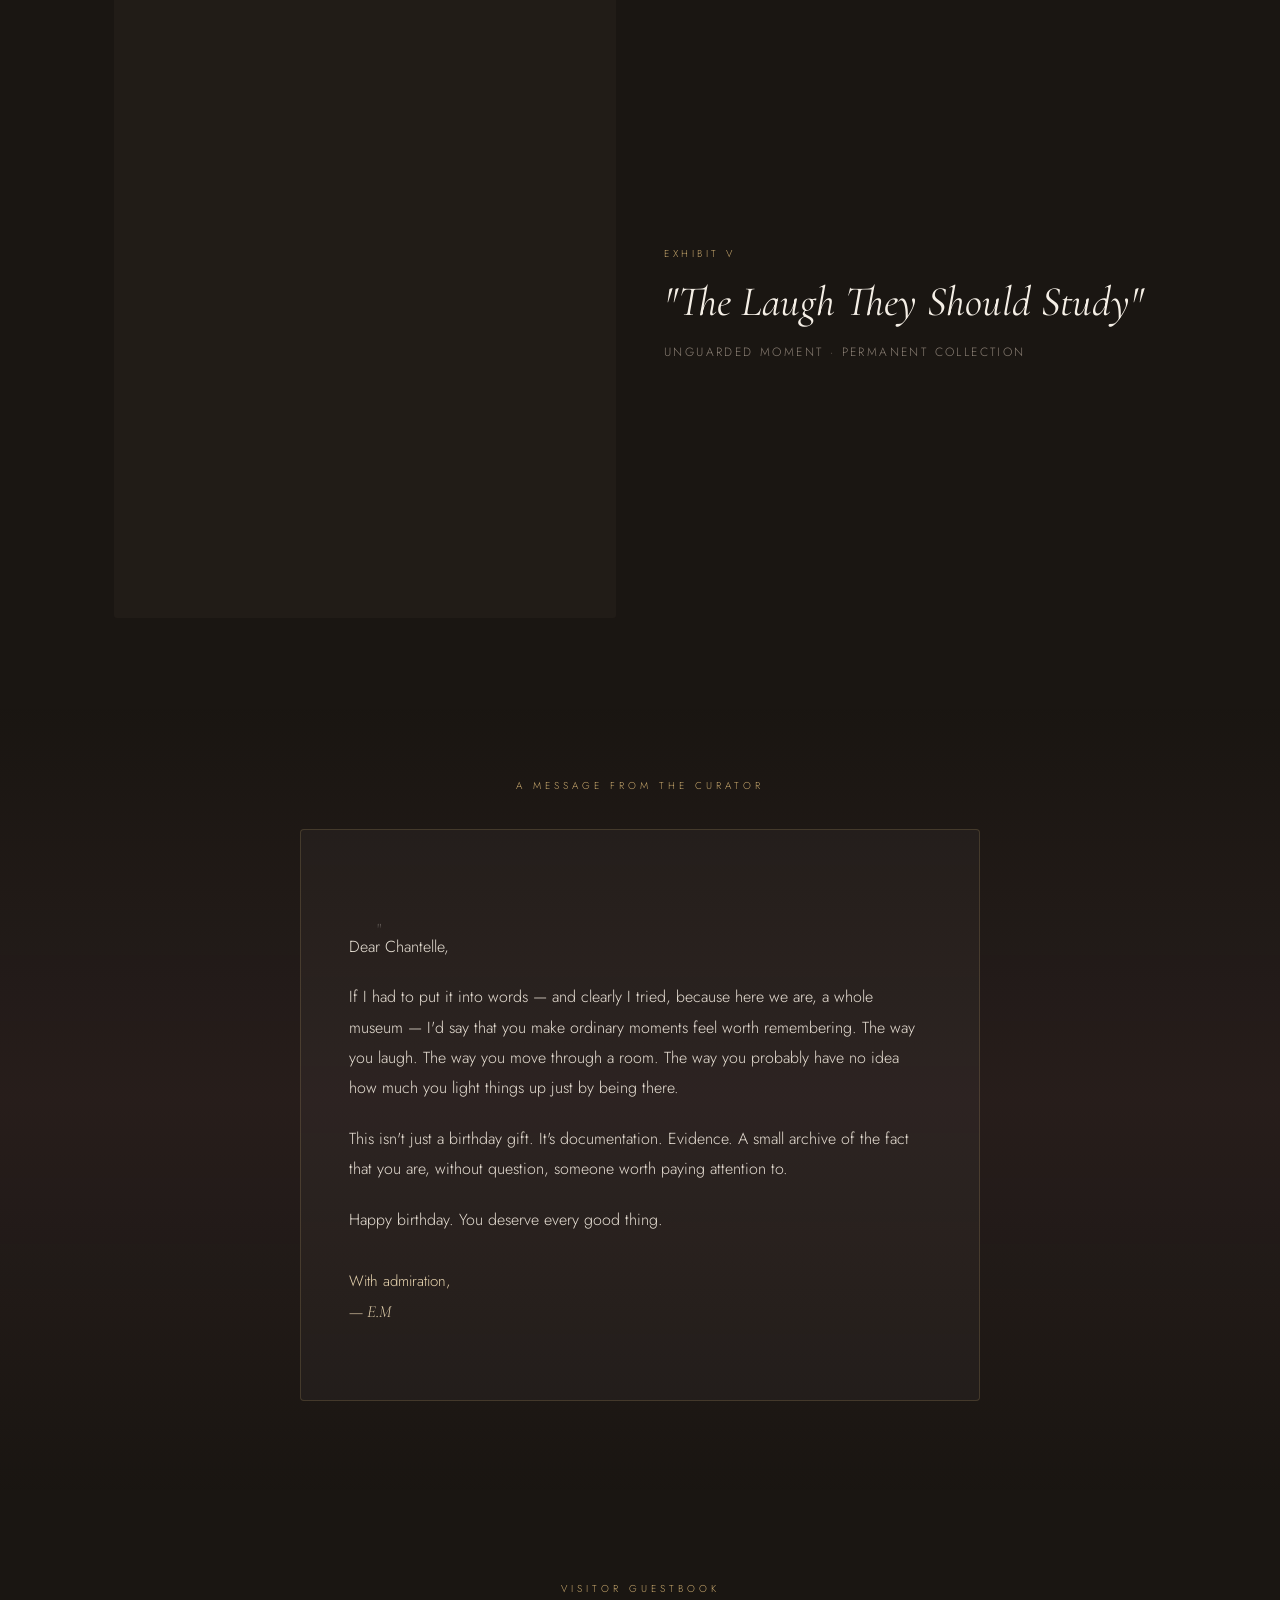
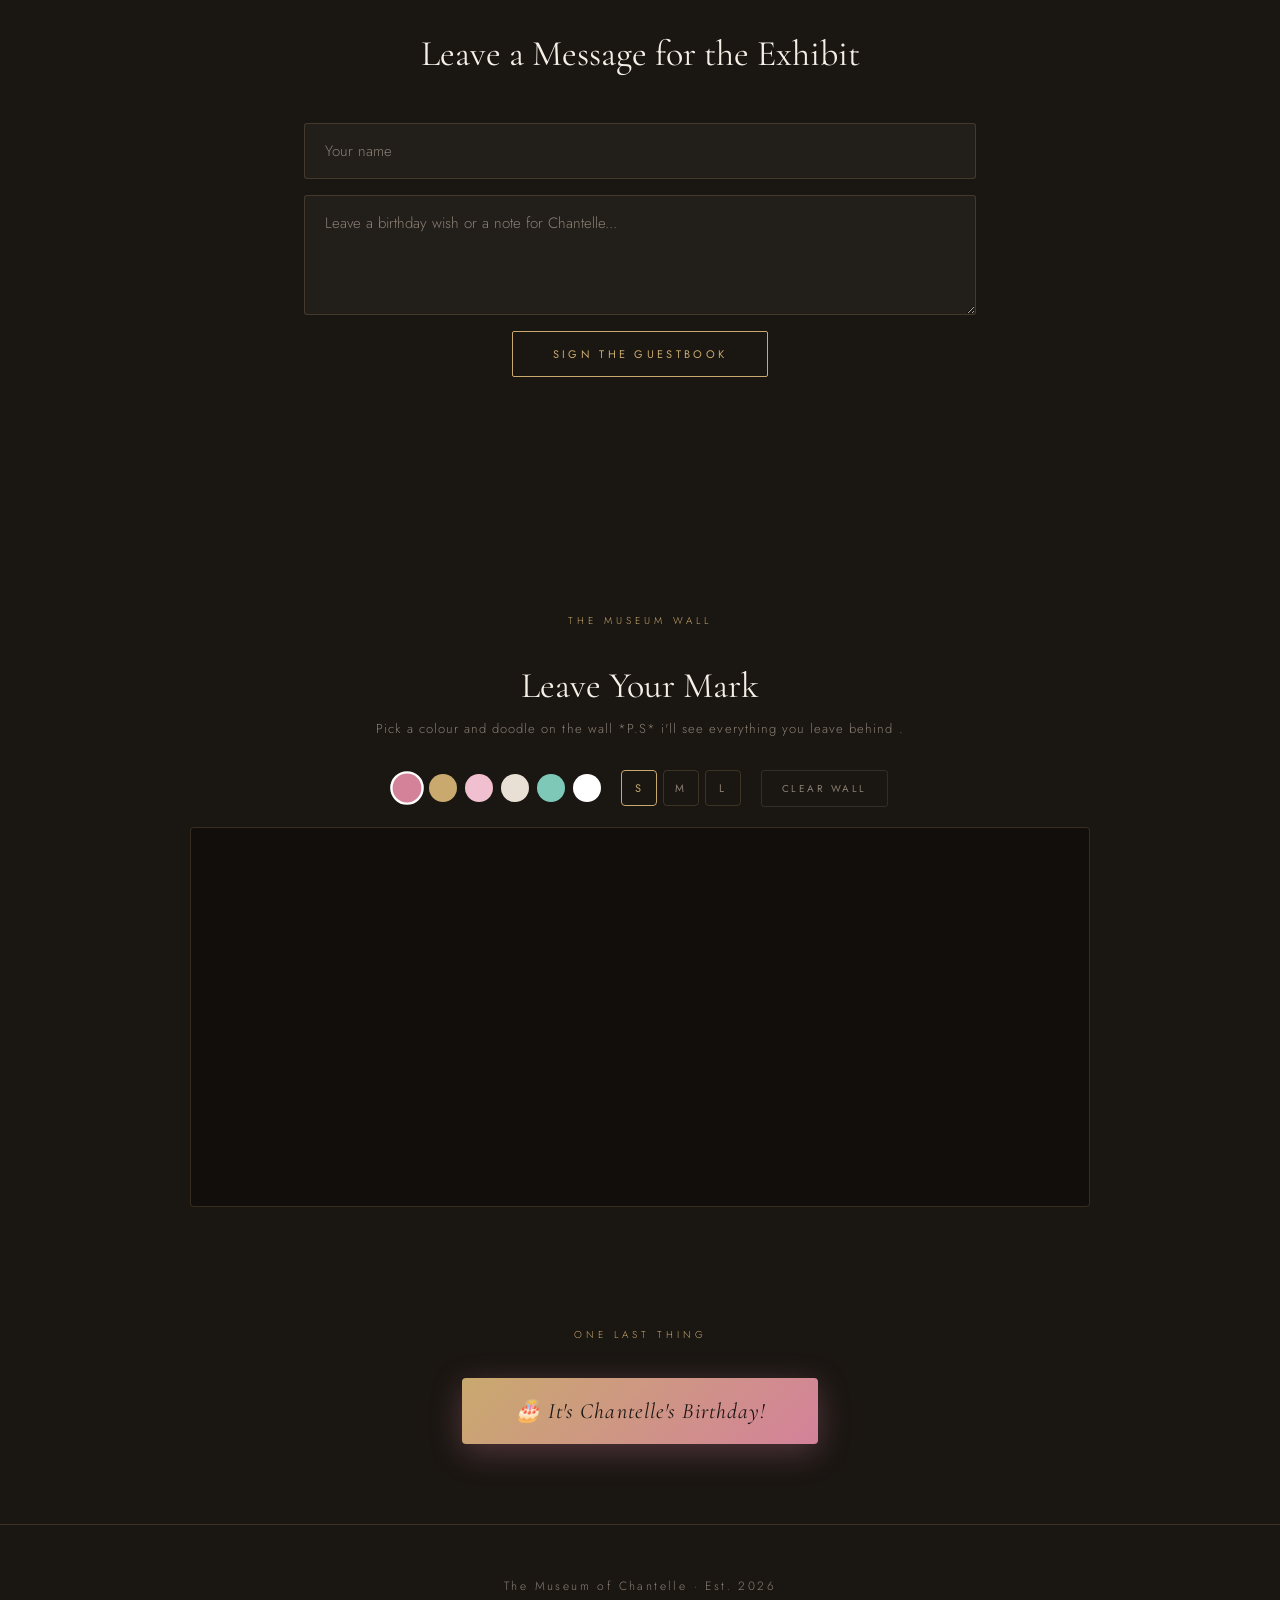
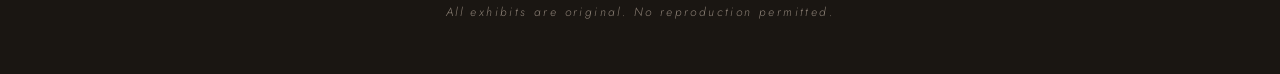
==== commit 0a4c42d8: "renamed the photo files as they were casuing problems with vercel 's serves and altered  to rename t" ====
--- a/index.html
+++ b/index.html
@@ -51,7 +51,7 @@
 
     <article class="exhibit" data-num="I">
       <div class="exhibit-img-wrap">
-        <img src="images/besy mirror pic.jpeg" alt="Exhibit I" onerror="this.parentElement.classList.add('no-img')">
+        <img src="images/photo1.jpeg" alt="Exhibit I" onerror="this.parentElement.classList.add('no-img')">
         <div class="img-placeholder"><span>I</span></div>
       </div>
       <div class="exhibit-caption">
@@ -63,7 +63,7 @@
 
     <article class="exhibit exhibit-right" data-num="II">
       <div class="exhibit-img-wrap">
-        <img src="images/collage.jpeg" alt="Exhibit II" onerror="this.parentElement.classList.add('no-img')">
+        <img src="images/photo2.jpeg" alt="Exhibit II" onerror="this.parentElement.classList.add('no-img')">
         <div class="img-placeholder"><span>II</span></div>
       </div>
       <div class="exhibit-caption">
@@ -75,7 +75,7 @@
 
     <article class="exhibit" data-num="III">
       <div class="exhibit-img-wrap">
-        <img src="images/LA.W  + E,C.jpeg" alt="Exhibit III" onerror="this.parentElement.classList.add('no-img')">
+        <img src="images/photo3.jpeg" alt="Exhibit III" onerror="this.parentElement.classList.add('no-img')">
         <div class="img-placeholder"><span>III</span></div>
       </div>
       <div class="exhibit-caption">
@@ -87,7 +87,7 @@
 
     <article class="exhibit exhibit-right" data-num="IV">
       <div class="exhibit-img-wrap">
-        <img src="images/Mirror pic.jpeg" alt="Exhibit IV" onerror="this.parentElement.classList.add('no-img')">
+        <img src="images/photo4.jpeg" alt="Exhibit IV" onerror="this.parentElement.classList.add('no-img')">
         <div class="img-placeholder"><span>IV</span></div>
       </div>
       <div class="exhibit-caption">
@@ -99,7 +99,7 @@
 
     <article class="exhibit" data-num="V">
       <div class="exhibit-img-wrap">
-        <img src="images/SILLY.jpeg" alt="Exhibit V" onerror="this.parentElement.classList.add('no-img')">
+        <img src="images/photo5.jpeg" alt="Exhibit V" onerror="this.parentElement.classList.add('no-img')">
         <div class="img-placeholder"><span>V</span></div>
       </div>
       <div class="exhibit-caption">
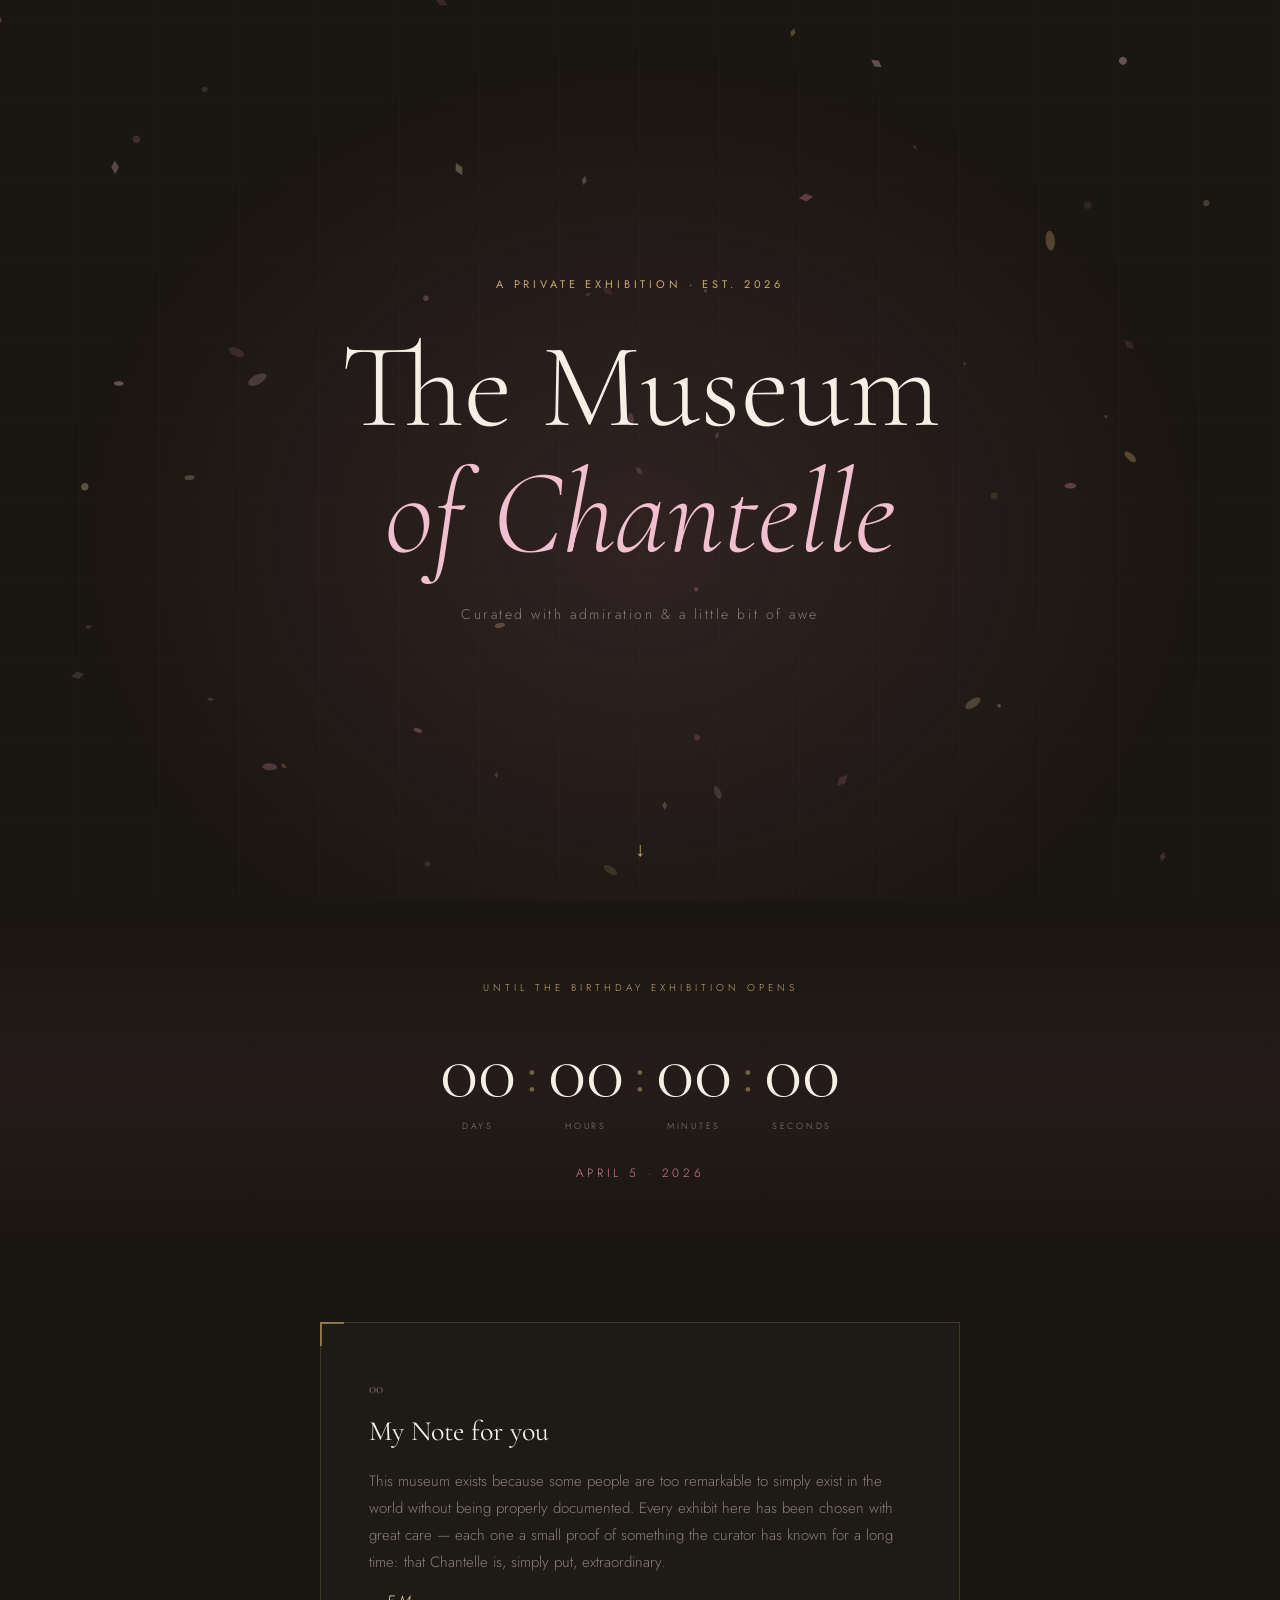
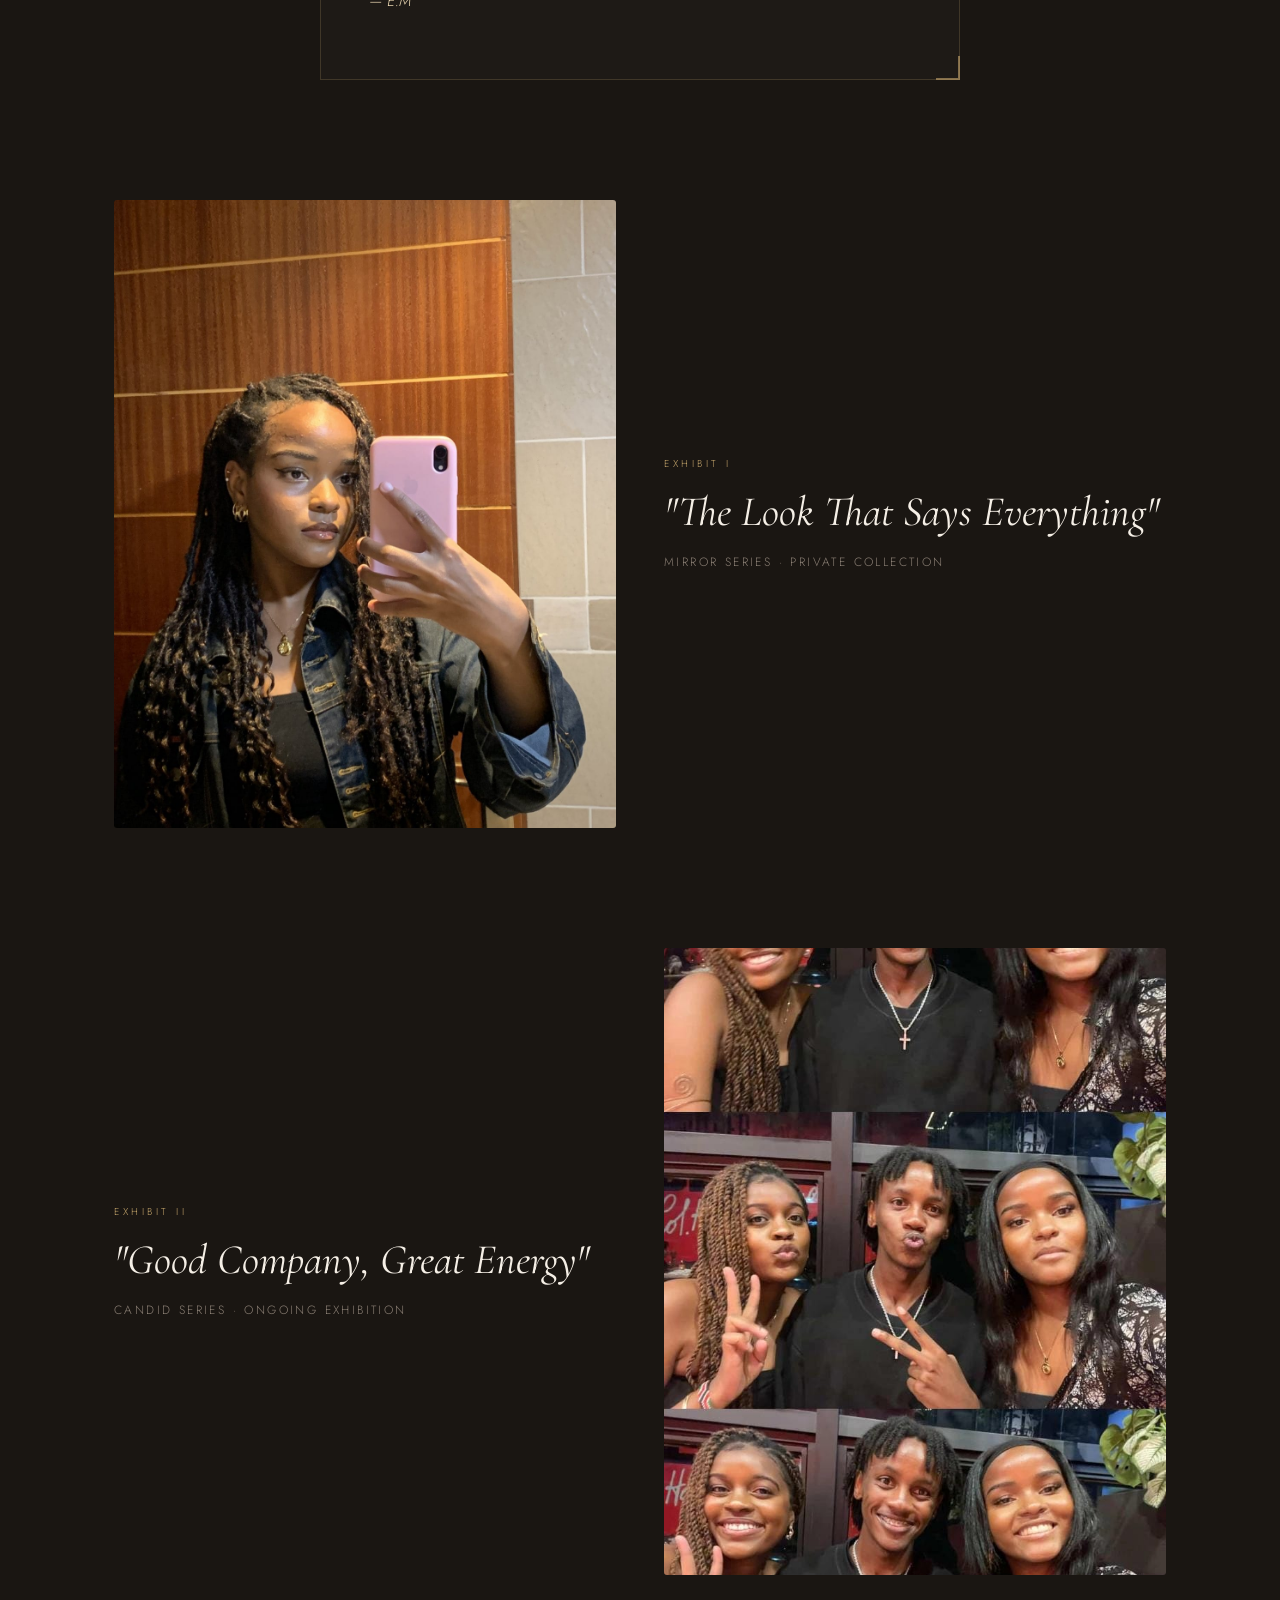
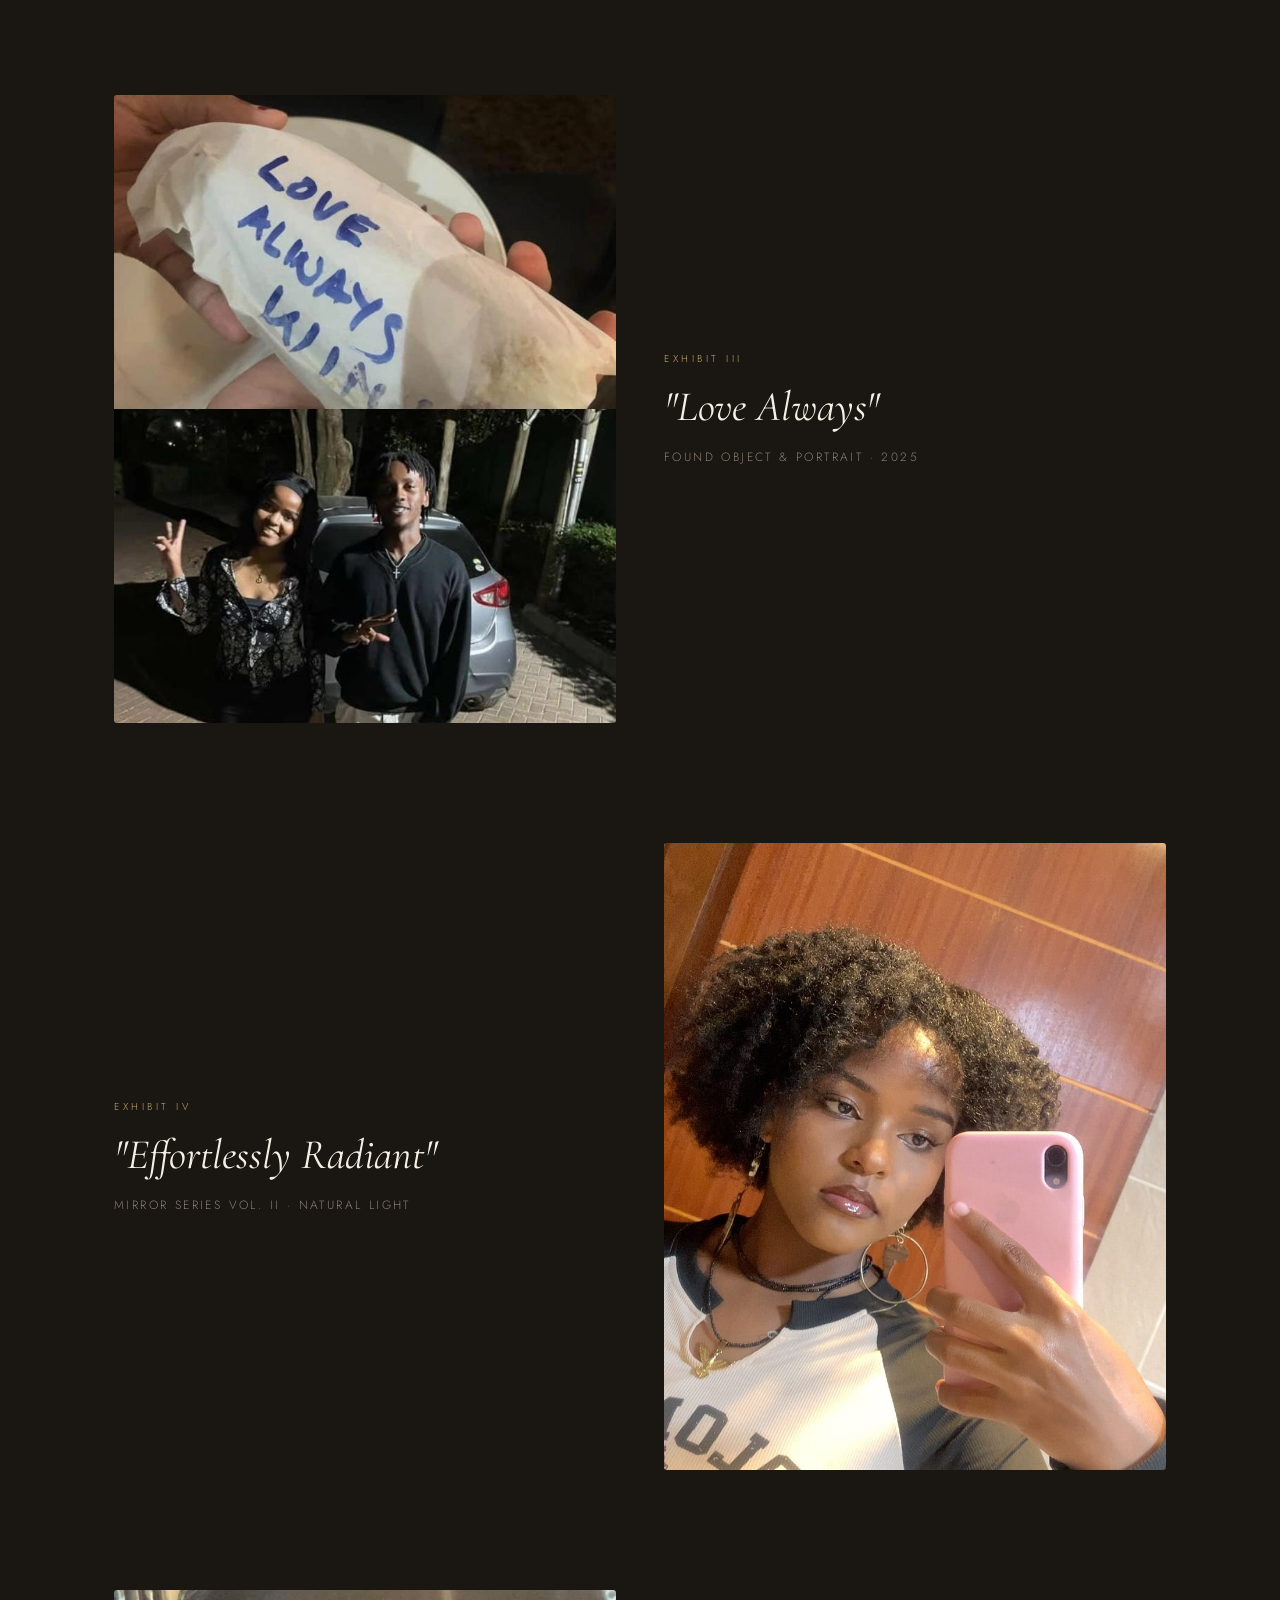
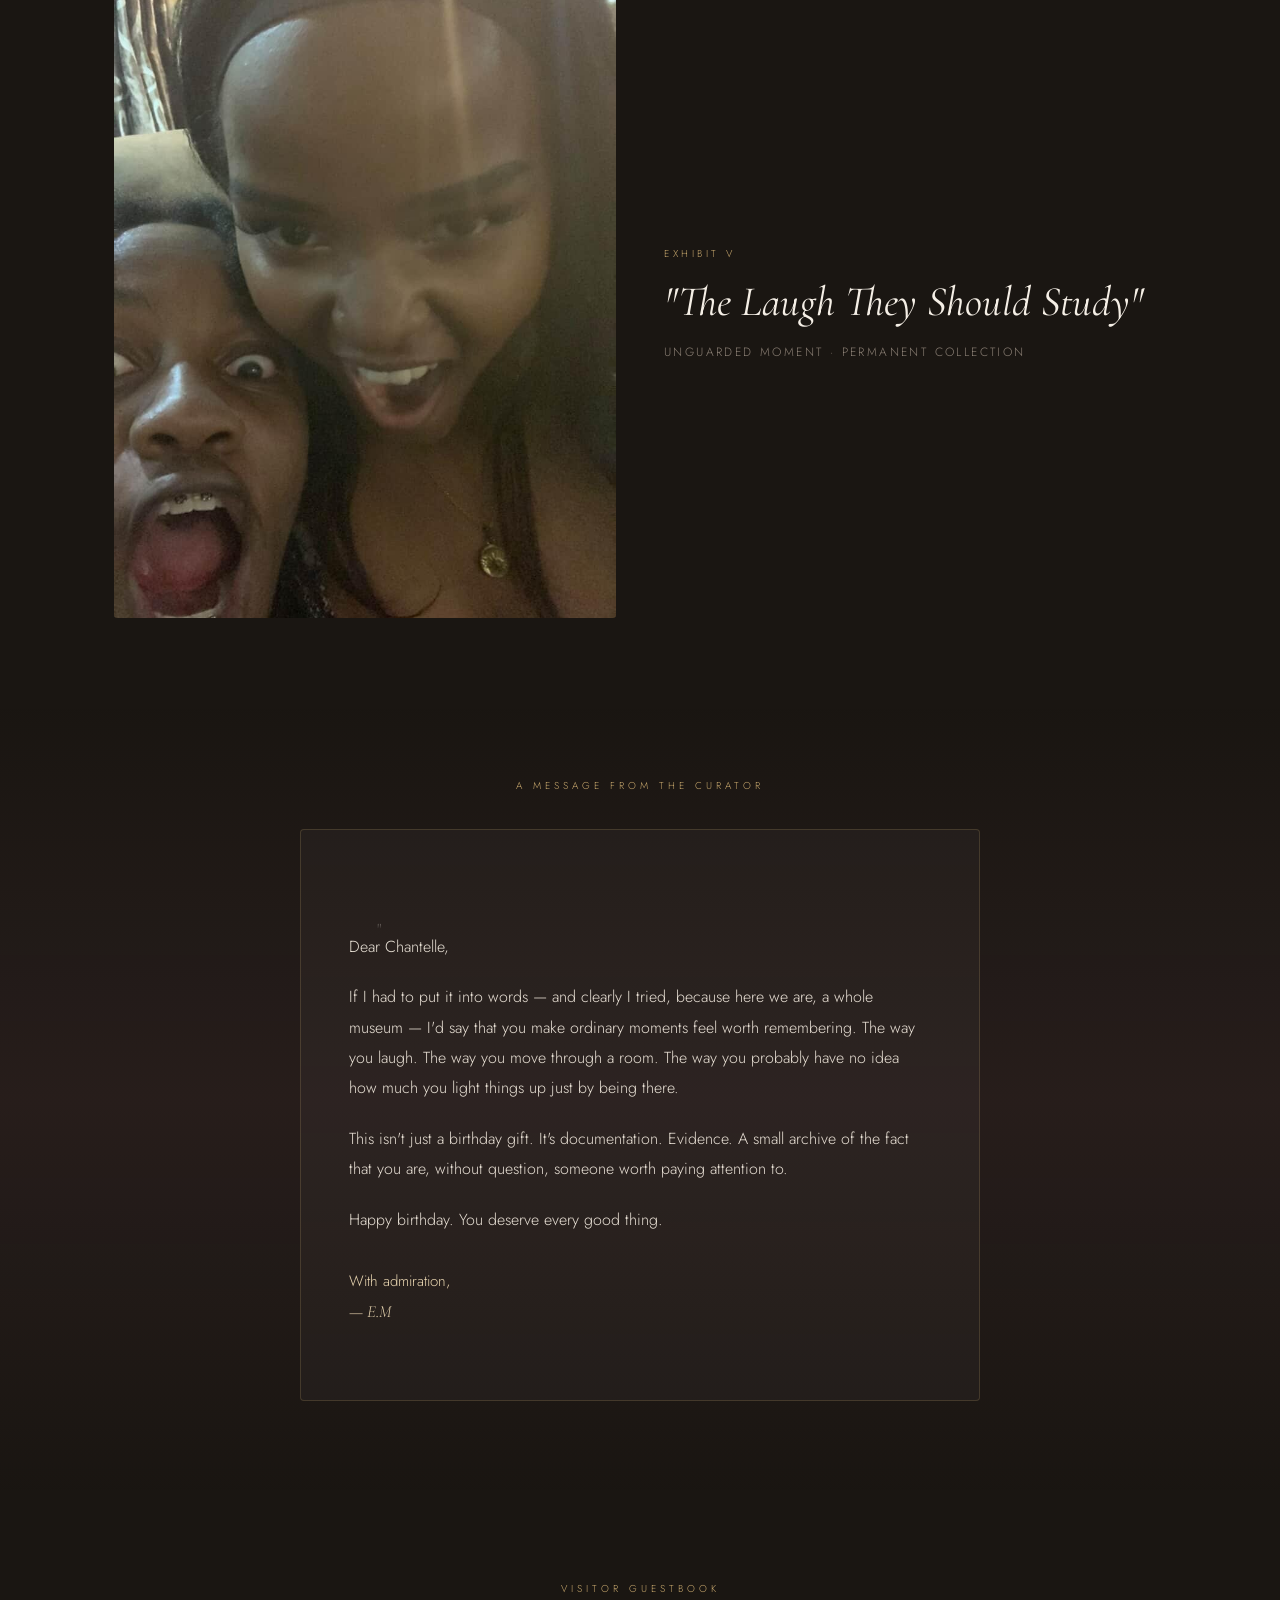
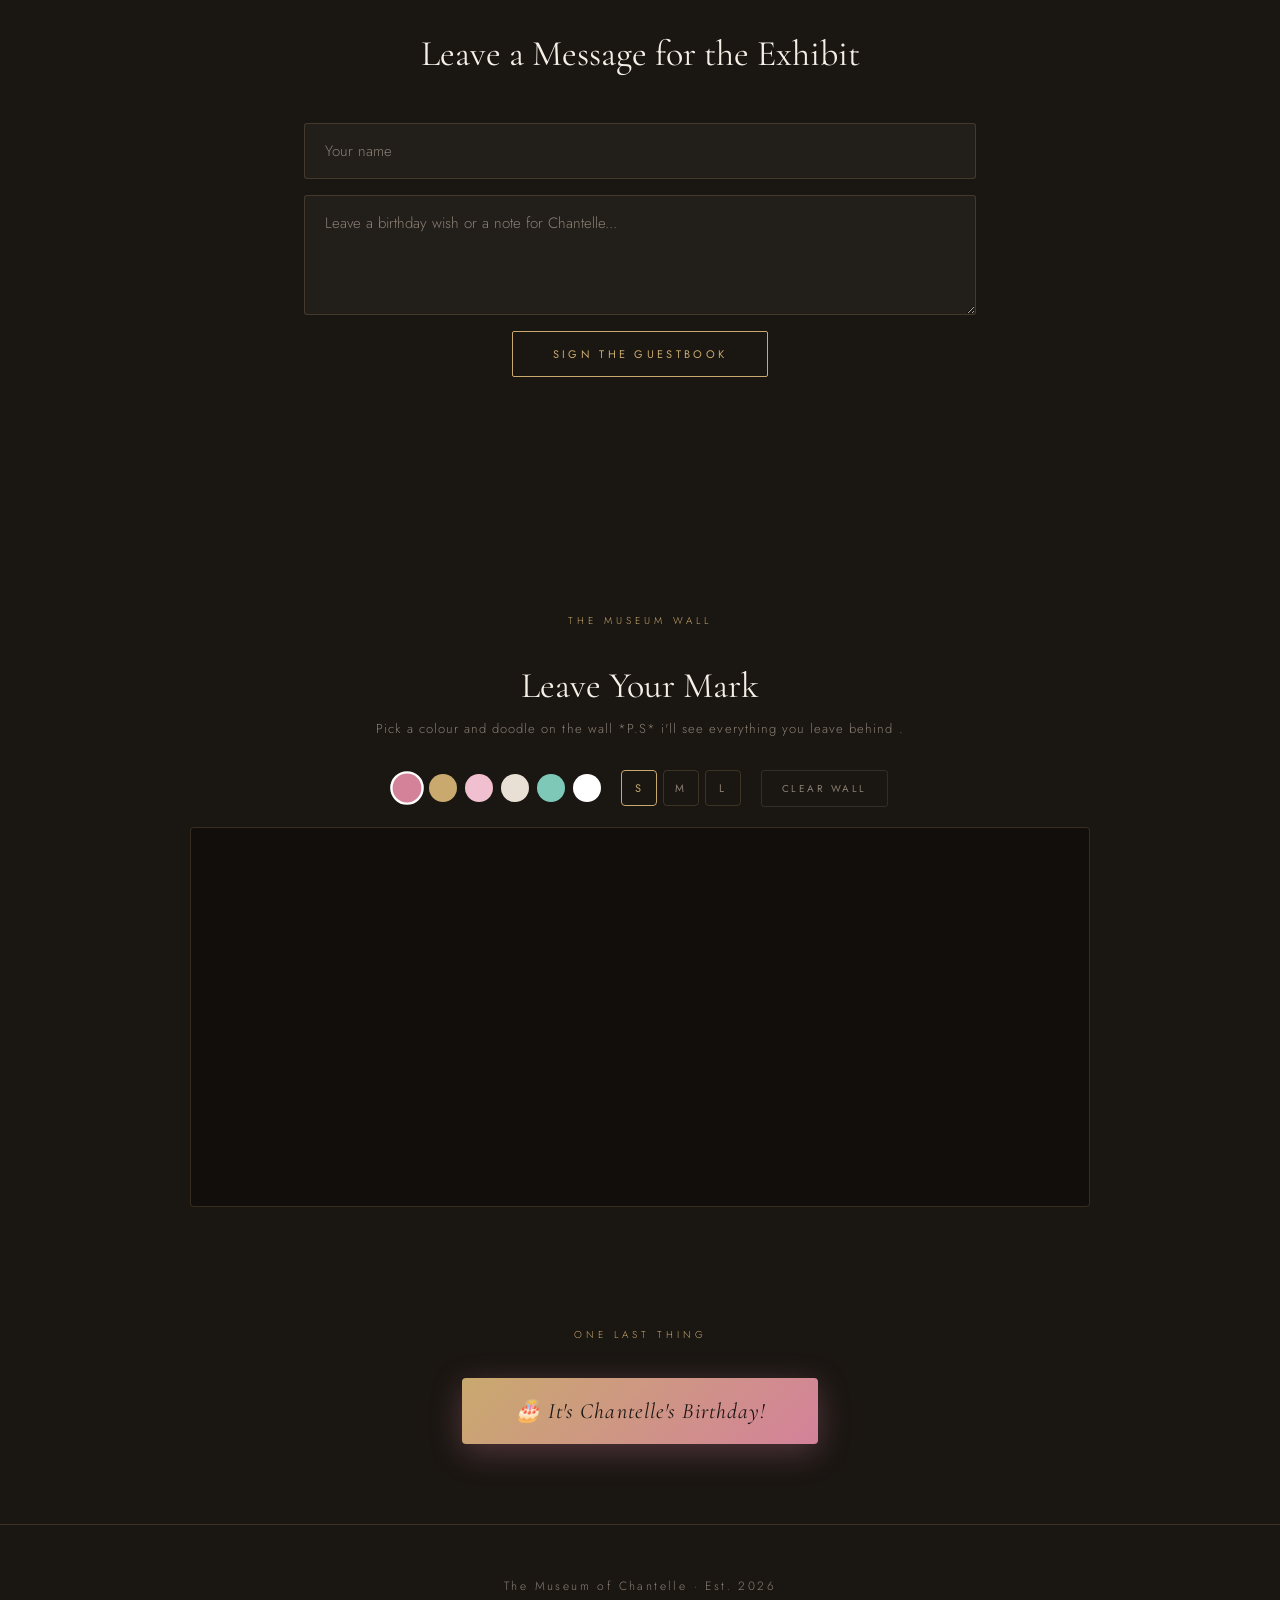
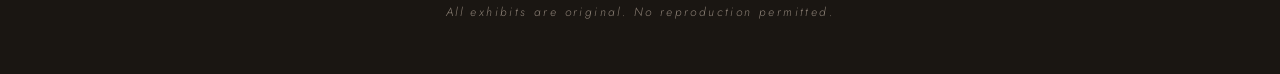
==== commit 1f8b19c9: "Fixed the  link to the folder as since vercel's linux servers are case sensitive the photo was saved" ====
--- a/index.html
+++ b/index.html
@@ -51,7 +51,7 @@
 
     <article class="exhibit" data-num="I">
       <div class="exhibit-img-wrap">
-        <img src="images/photo1.jpeg" alt="Exhibit I" onerror="this.parentElement.classList.add('no-img')">
+        <img src="Images/photo1.jpeg" alt="Exhibit I" onerror="this.parentElement.classList.add('no-img')">
         <div class="img-placeholder"><span>I</span></div>
       </div>
       <div class="exhibit-caption">
@@ -63,7 +63,7 @@
 
     <article class="exhibit exhibit-right" data-num="II">
       <div class="exhibit-img-wrap">
-        <img src="images/photo2.jpeg" alt="Exhibit II" onerror="this.parentElement.classList.add('no-img')">
+        <img src="Images/photo2.jpeg" alt="Exhibit II" onerror="this.parentElement.classList.add('no-img')">
         <div class="img-placeholder"><span>II</span></div>
       </div>
       <div class="exhibit-caption">
@@ -75,7 +75,7 @@
 
     <article class="exhibit" data-num="III">
       <div class="exhibit-img-wrap">
-        <img src="images/photo3.jpeg" alt="Exhibit III" onerror="this.parentElement.classList.add('no-img')">
+        <img src="Images/photo3.jpeg" alt="Exhibit III" onerror="this.parentElement.classList.add('no-img')">
         <div class="img-placeholder"><span>III</span></div>
       </div>
       <div class="exhibit-caption">
@@ -87,7 +87,7 @@
 
     <article class="exhibit exhibit-right" data-num="IV">
       <div class="exhibit-img-wrap">
-        <img src="images/photo4.jpeg" alt="Exhibit IV" onerror="this.parentElement.classList.add('no-img')">
+        <img src="Images/photo4.jpeg" alt="Exhibit IV" onerror="this.parentElement.classList.add('no-img')">
         <div class="img-placeholder"><span>IV</span></div>
       </div>
       <div class="exhibit-caption">
@@ -99,7 +99,7 @@
 
     <article class="exhibit" data-num="V">
       <div class="exhibit-img-wrap">
-        <img src="images/photo5.jpeg" alt="Exhibit V" onerror="this.parentElement.classList.add('no-img')">
+        <img src="Images/photo5.jpeg" alt="Exhibit V" onerror="this.parentElement.classList.add('no-img')">
         <div class="img-placeholder"><span>V</span></div>
       </div>
       <div class="exhibit-caption">
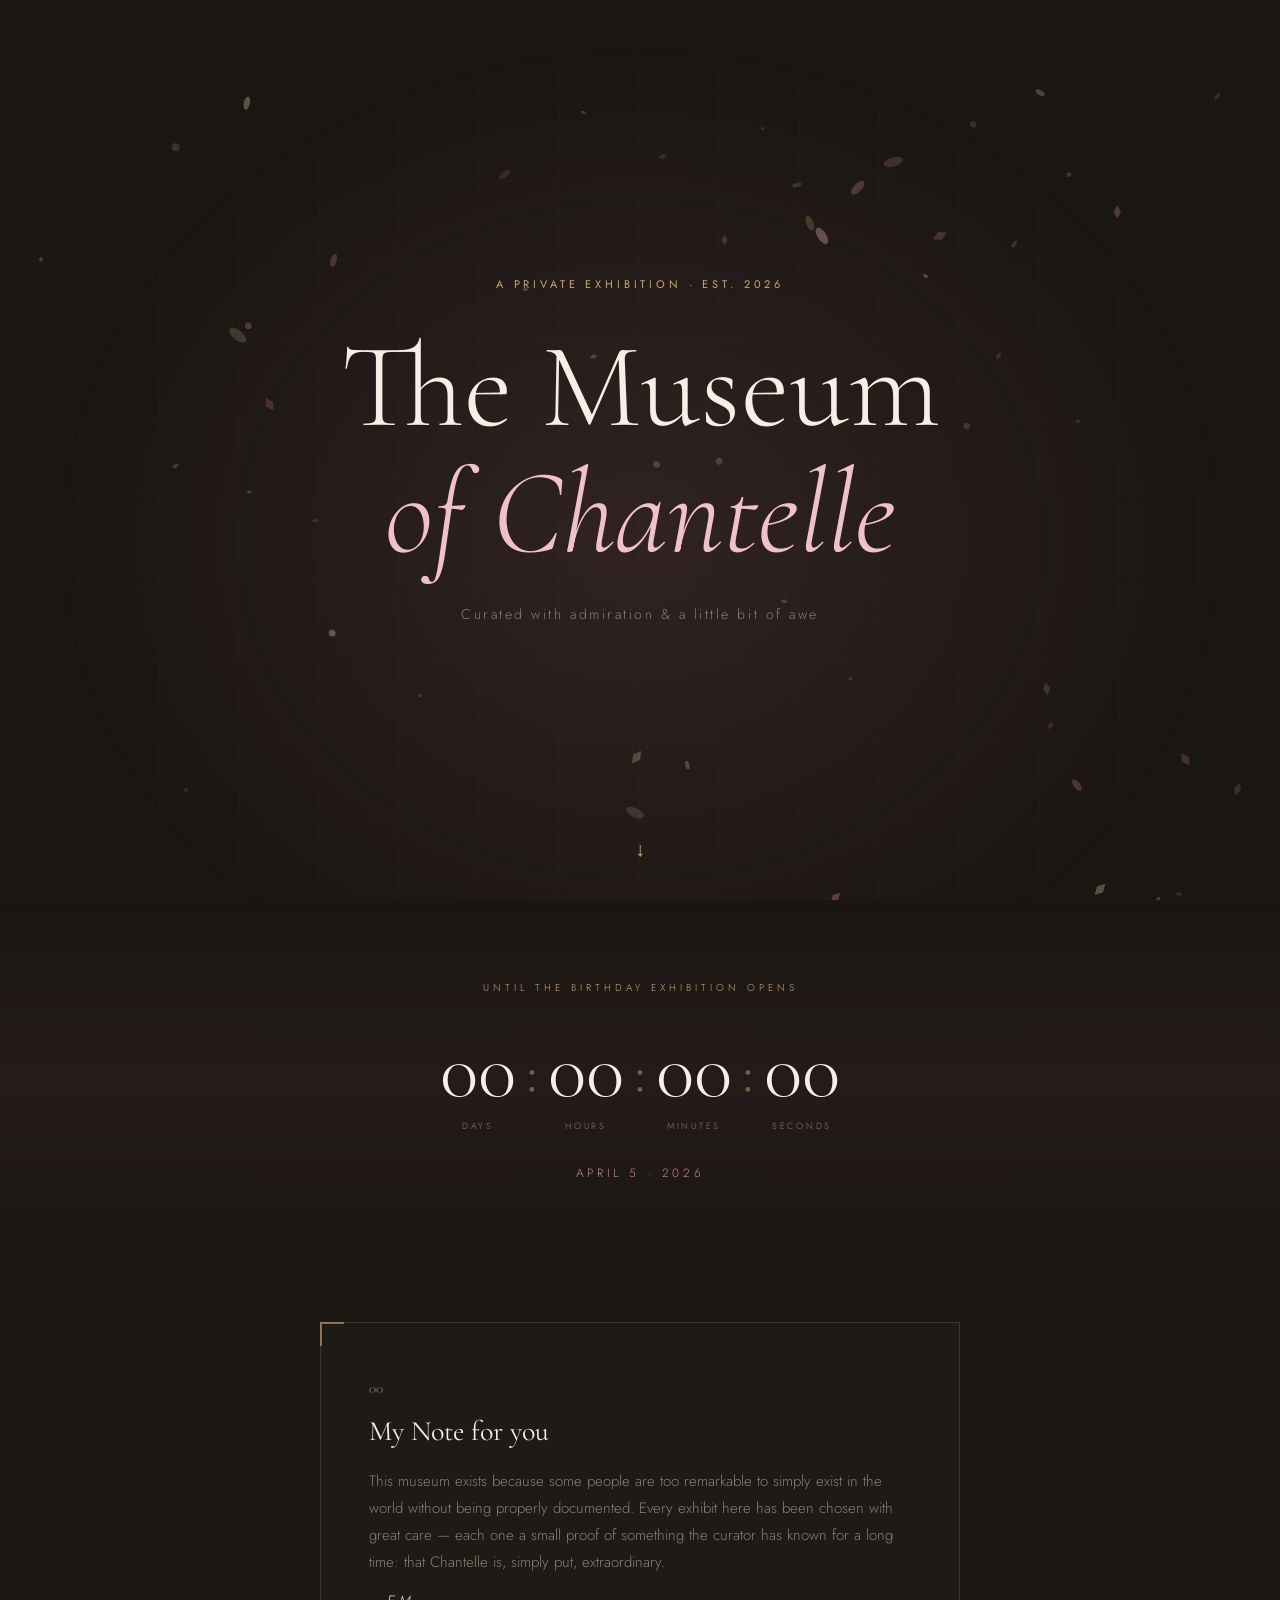
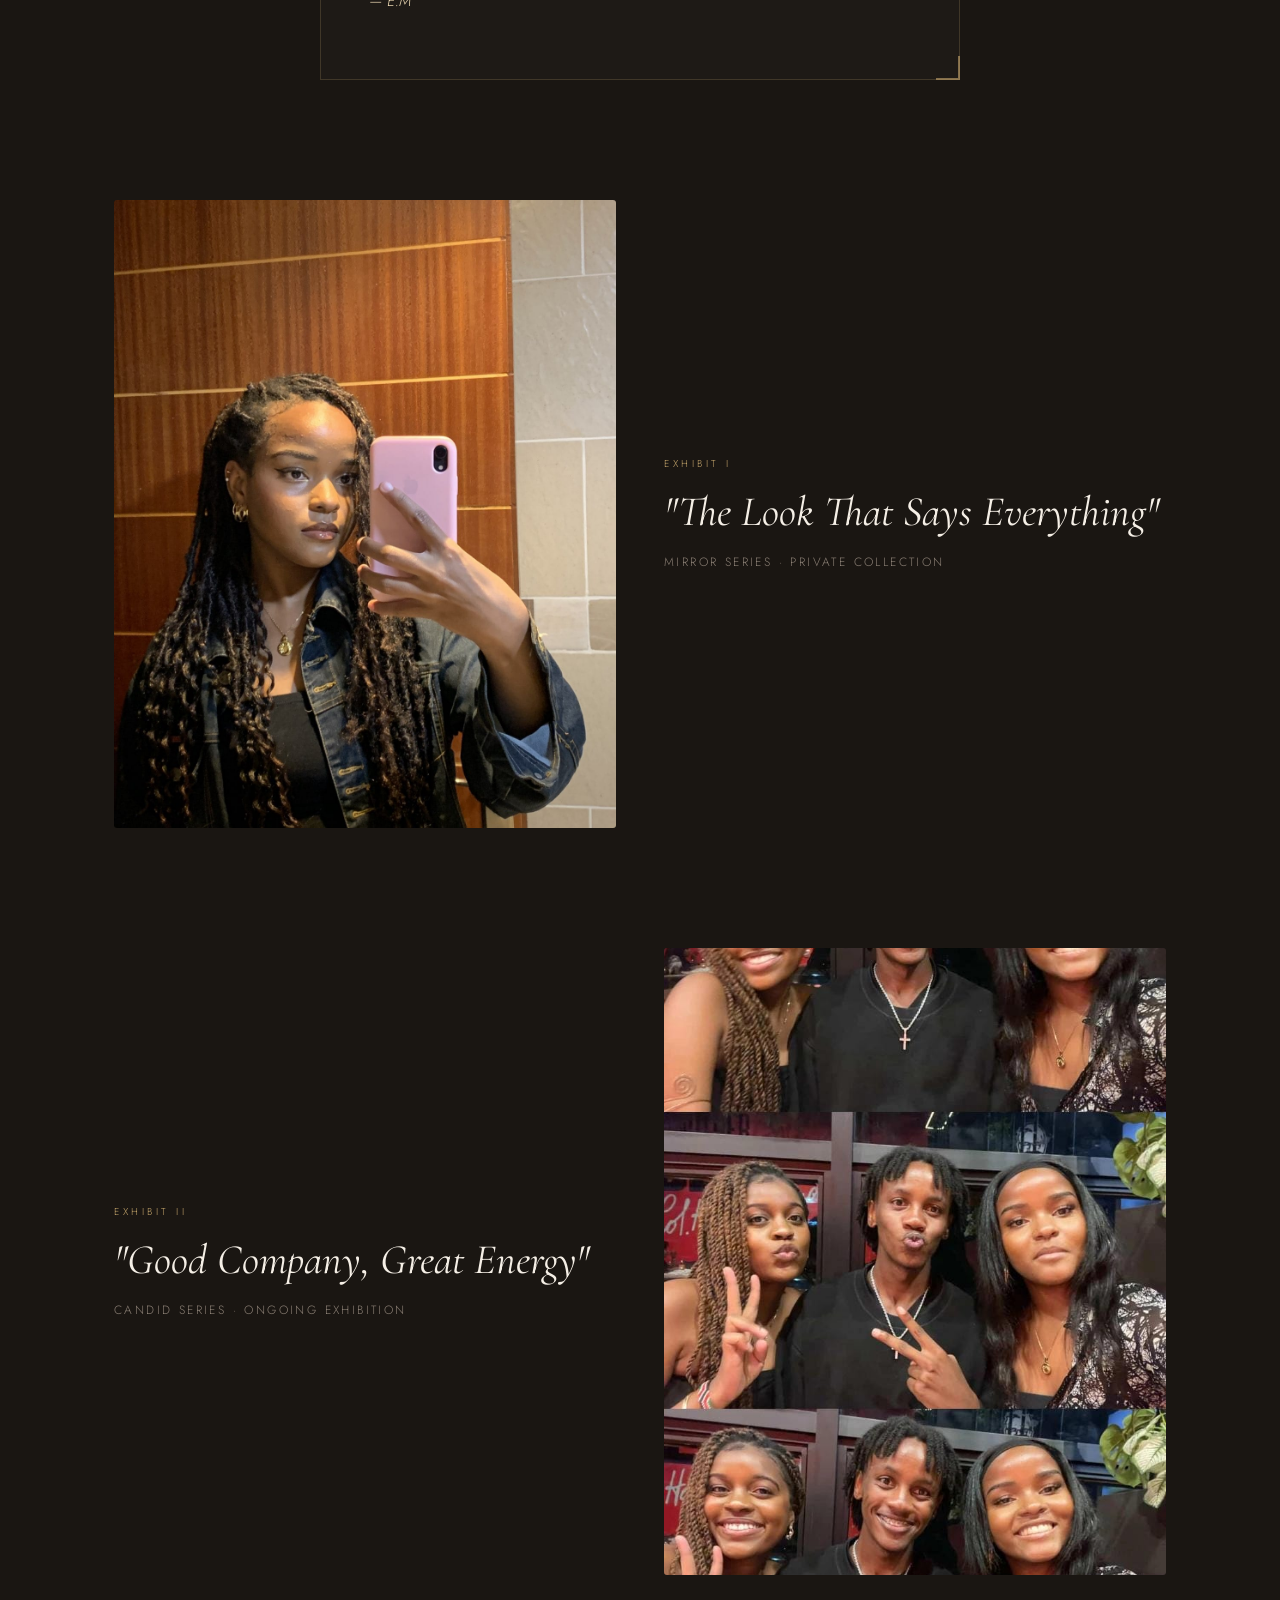
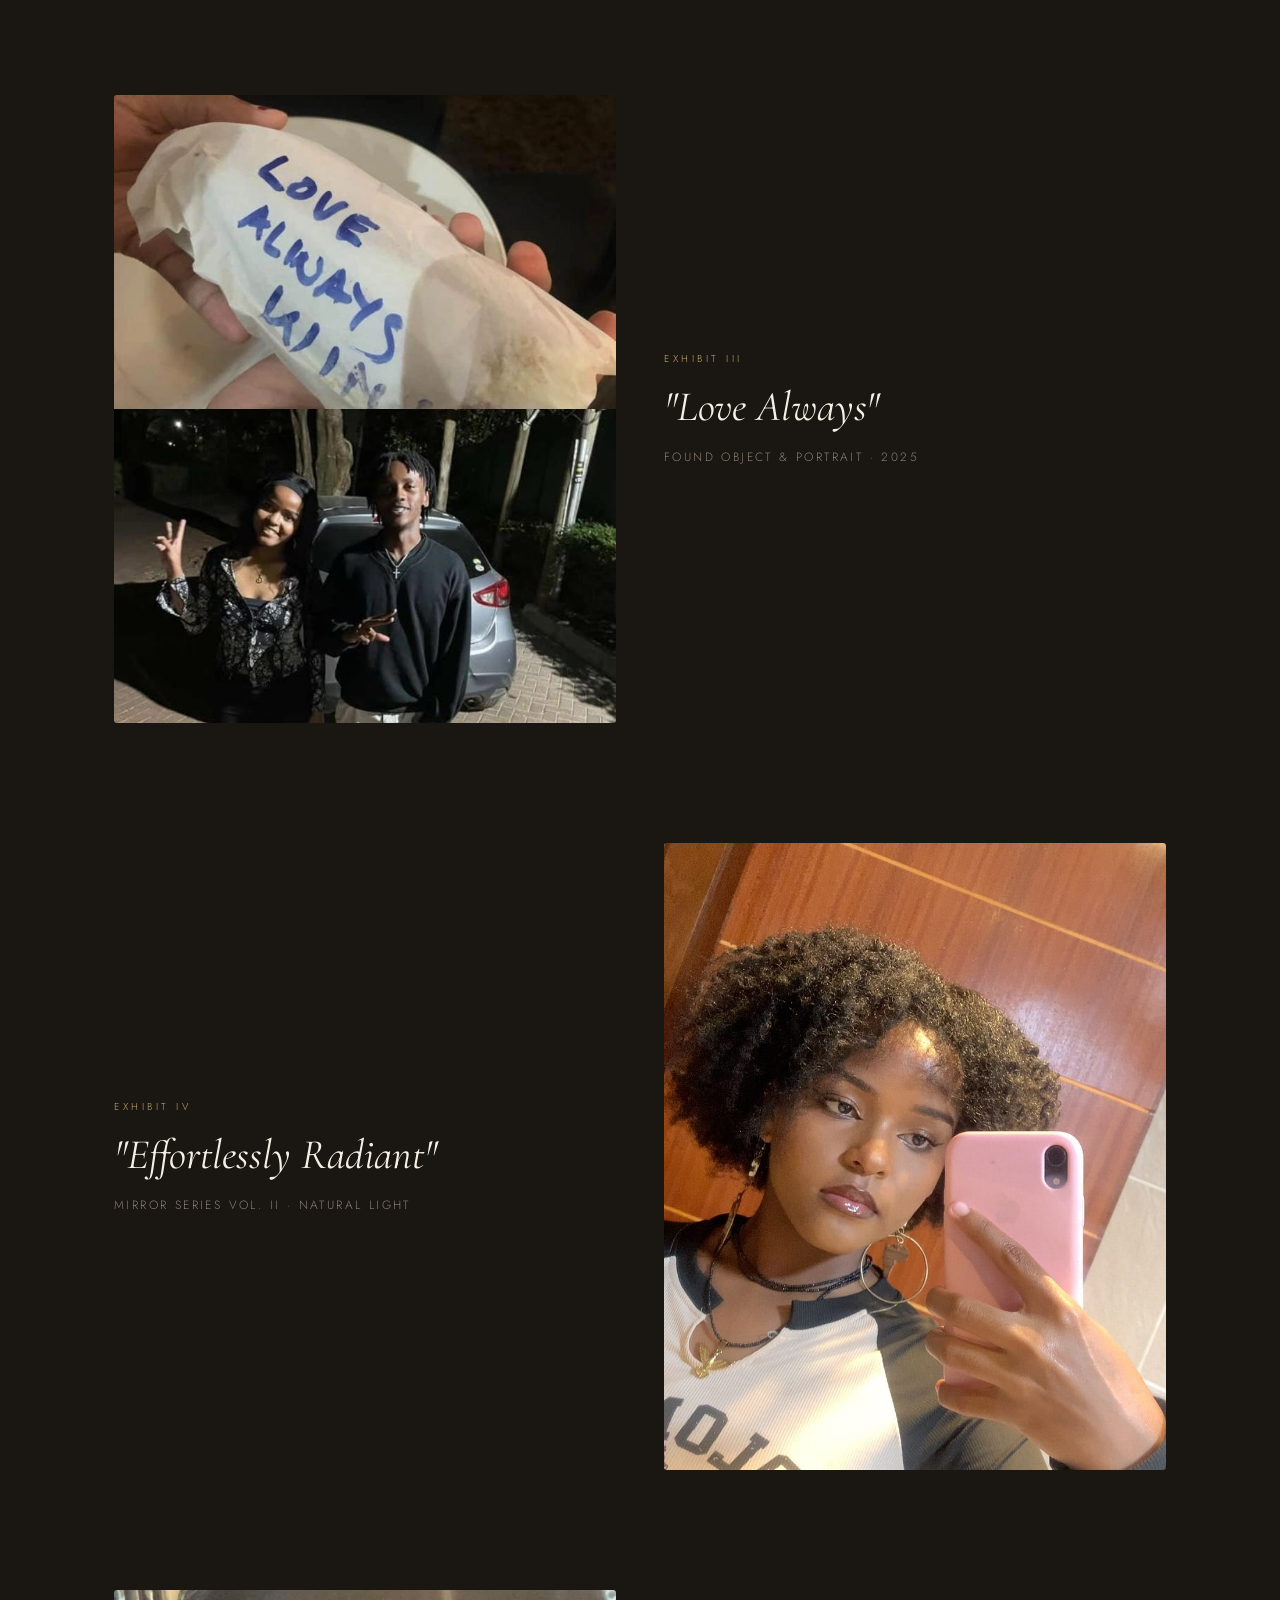
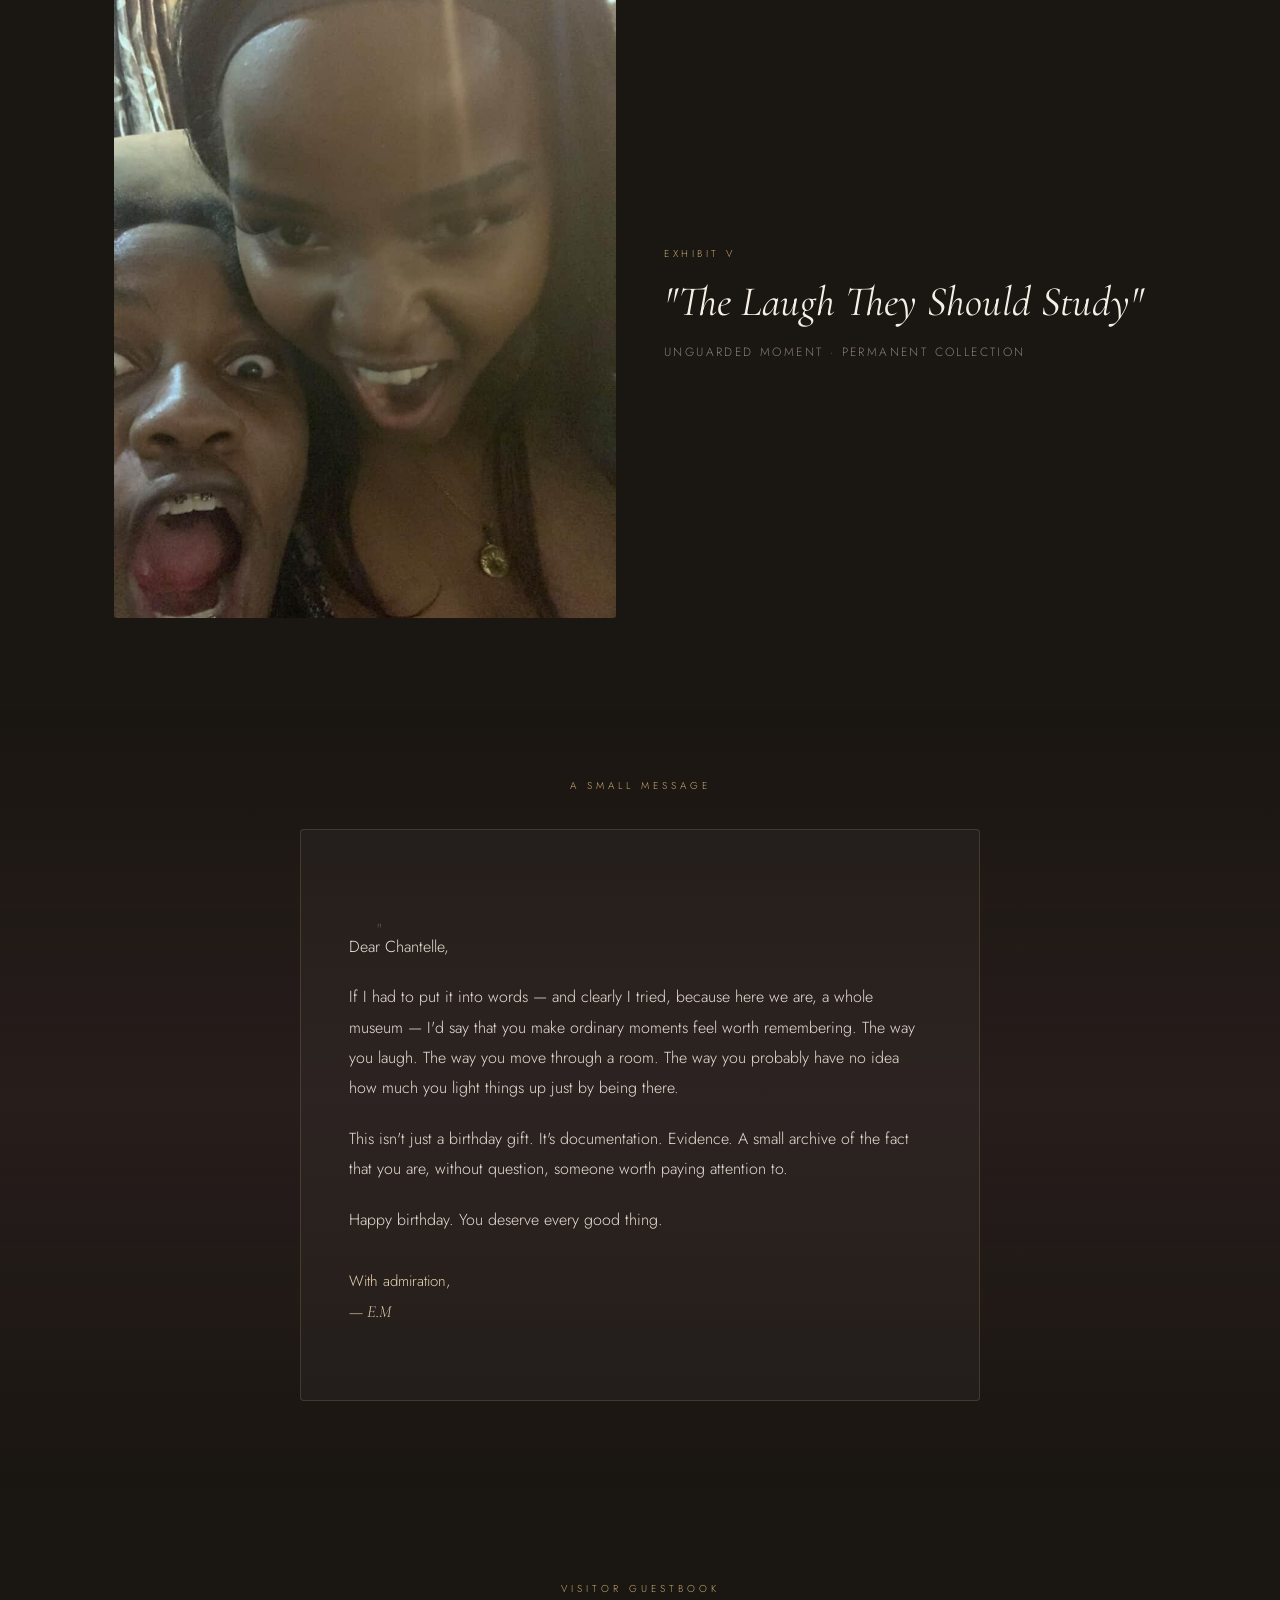
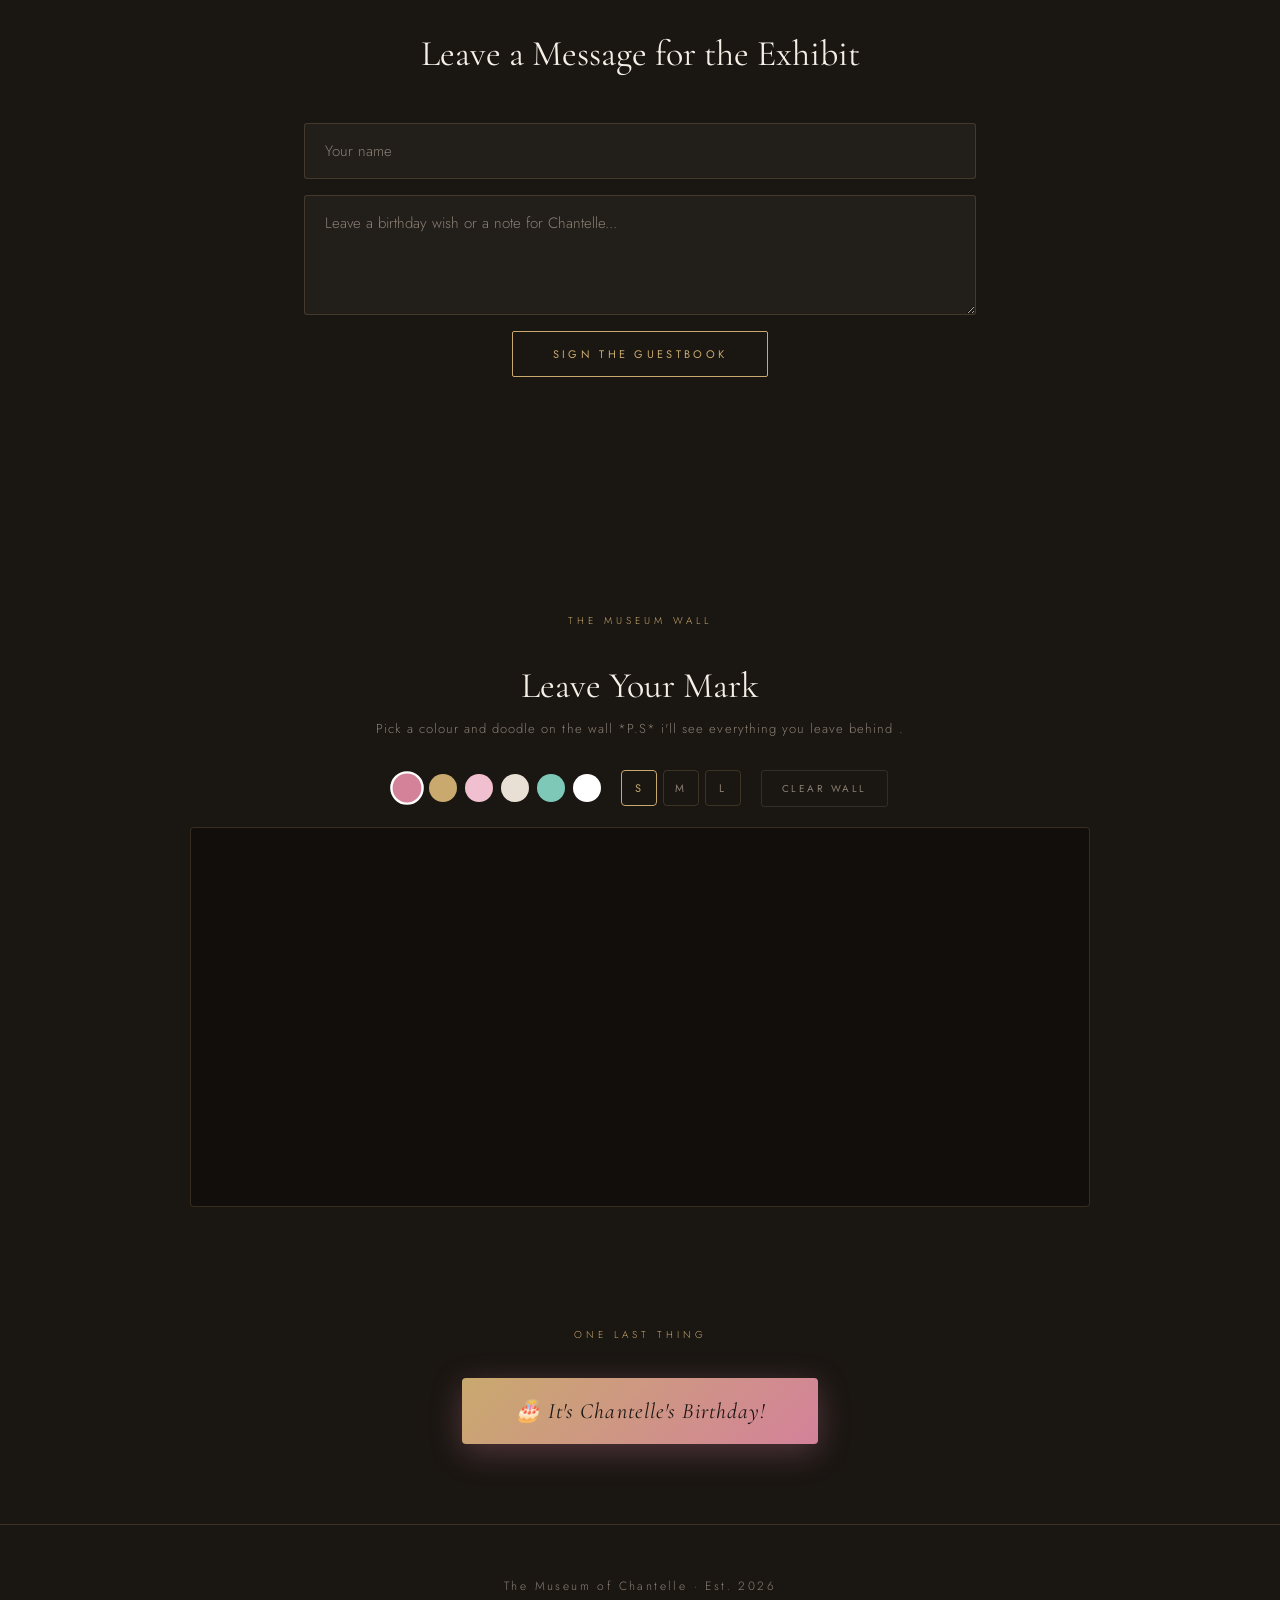
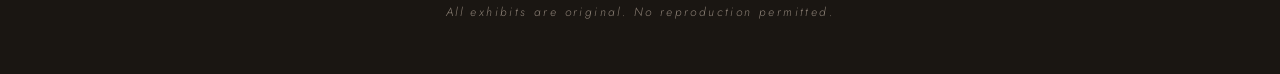
==== commit 72dd966a: "linked the birthday .html to the birthday trigger button" ====
--- a/index.html
+++ b/index.html
@@ -118,7 +118,7 @@
   <!-- ── LOVE NOTE ── -->
   <section class="note-section">
     <div class="note-inner">
-      <p class="section-label">A Message From The Curator</p>
+      <p class="section-label">A small message</p>
       <div class="note-card">
         <p class="note-drop">"</p>
         
@@ -171,7 +171,7 @@
   <!-- ── BIRTHDAY BUTTON ── -->
   <section class="birthday-btn-section">
     <p class="section-label">One Last Thing</p>
-    <button id="birthday-trigger">🎂 It's Chantelle's Birthday!</button>
+    <a href="birthday.html"><button id="birthday-trigger">🎂 It's Chantelle's Birthday!</button></a>
   </section>
  
   <!-- ── FOOTER ── -->
